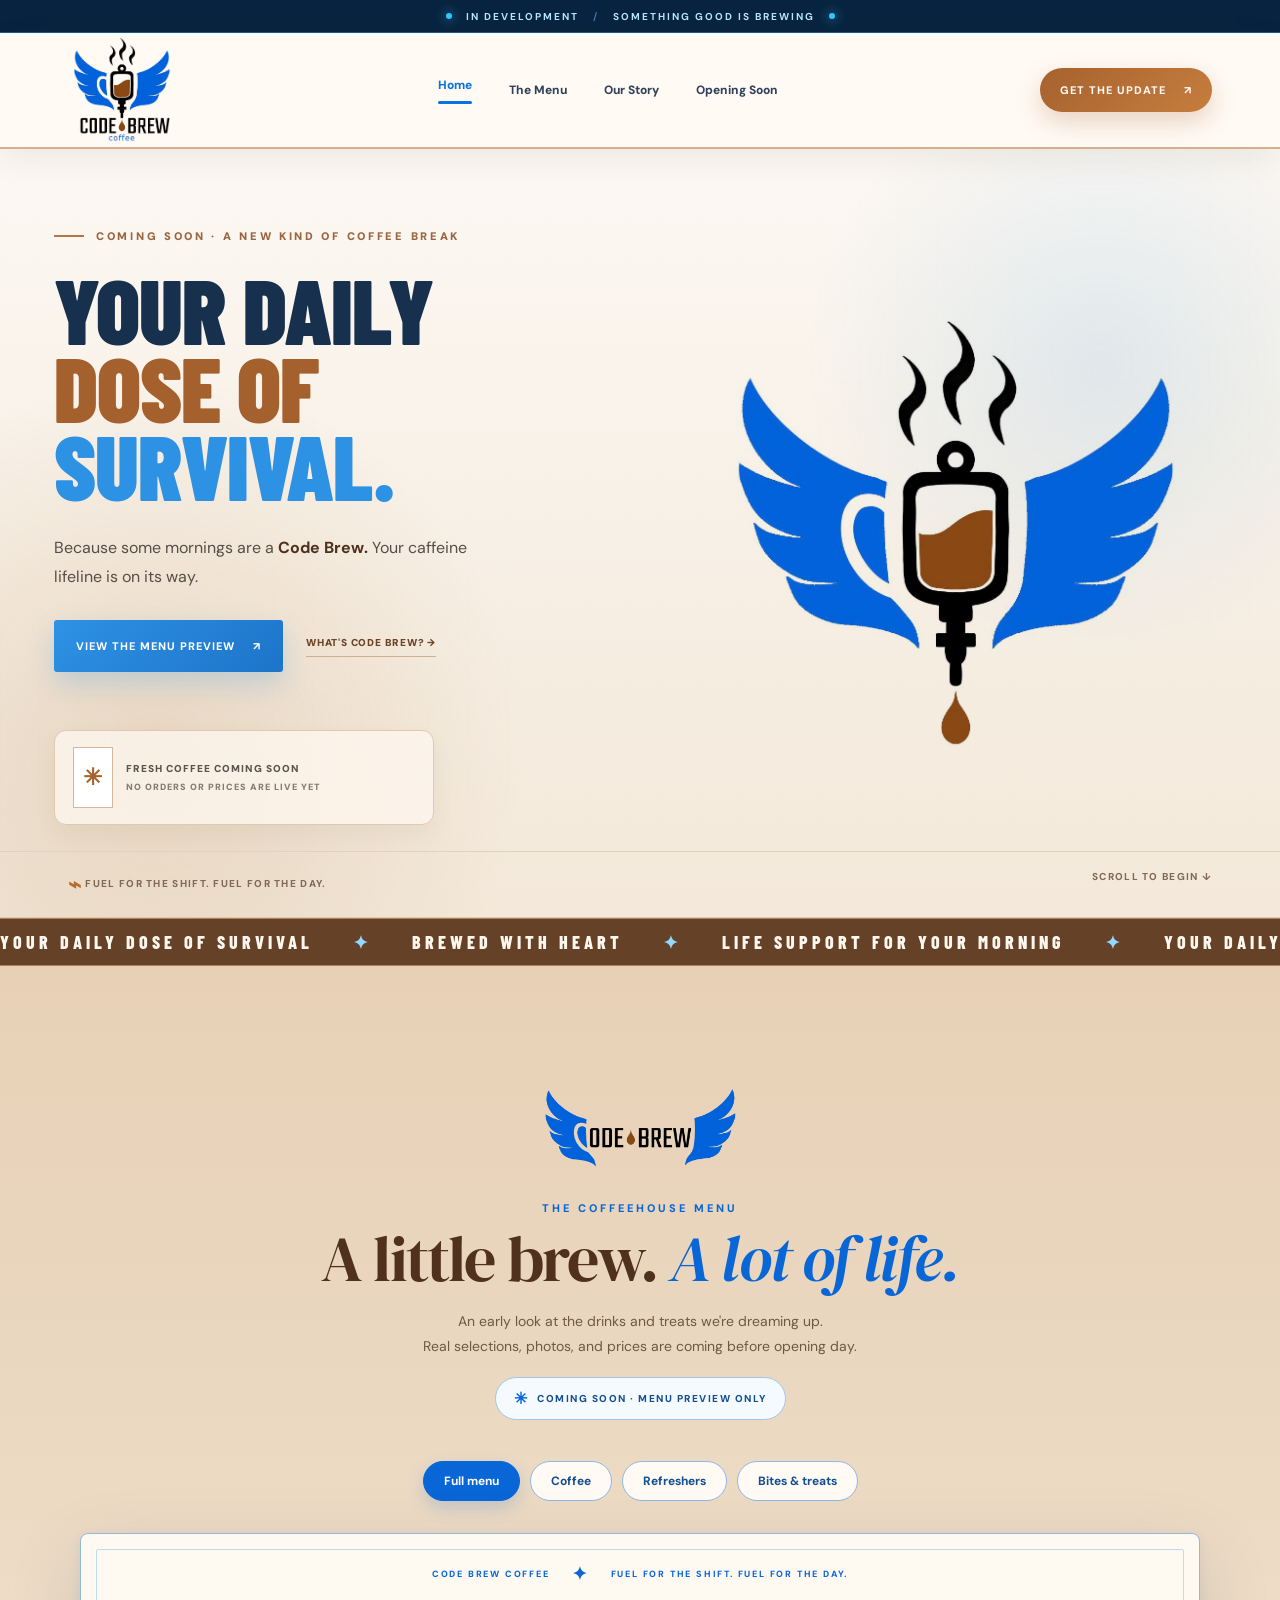
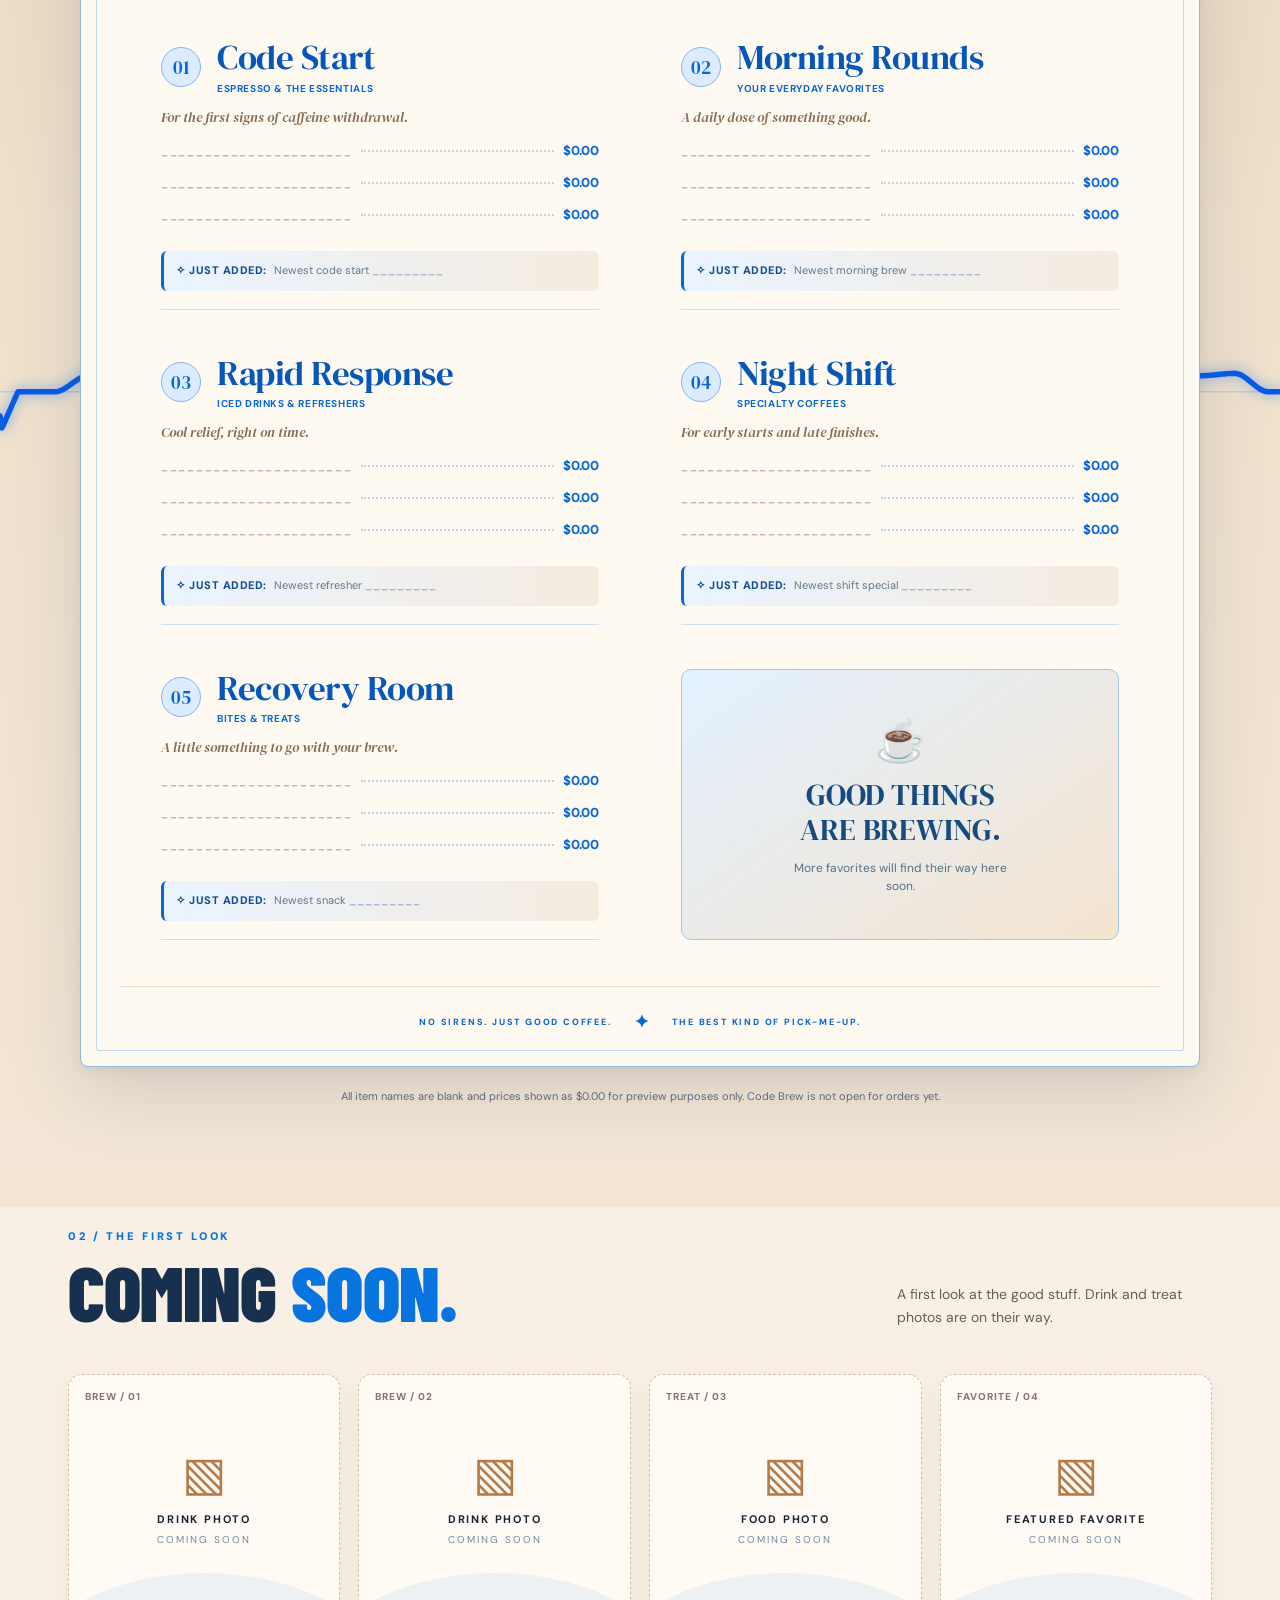
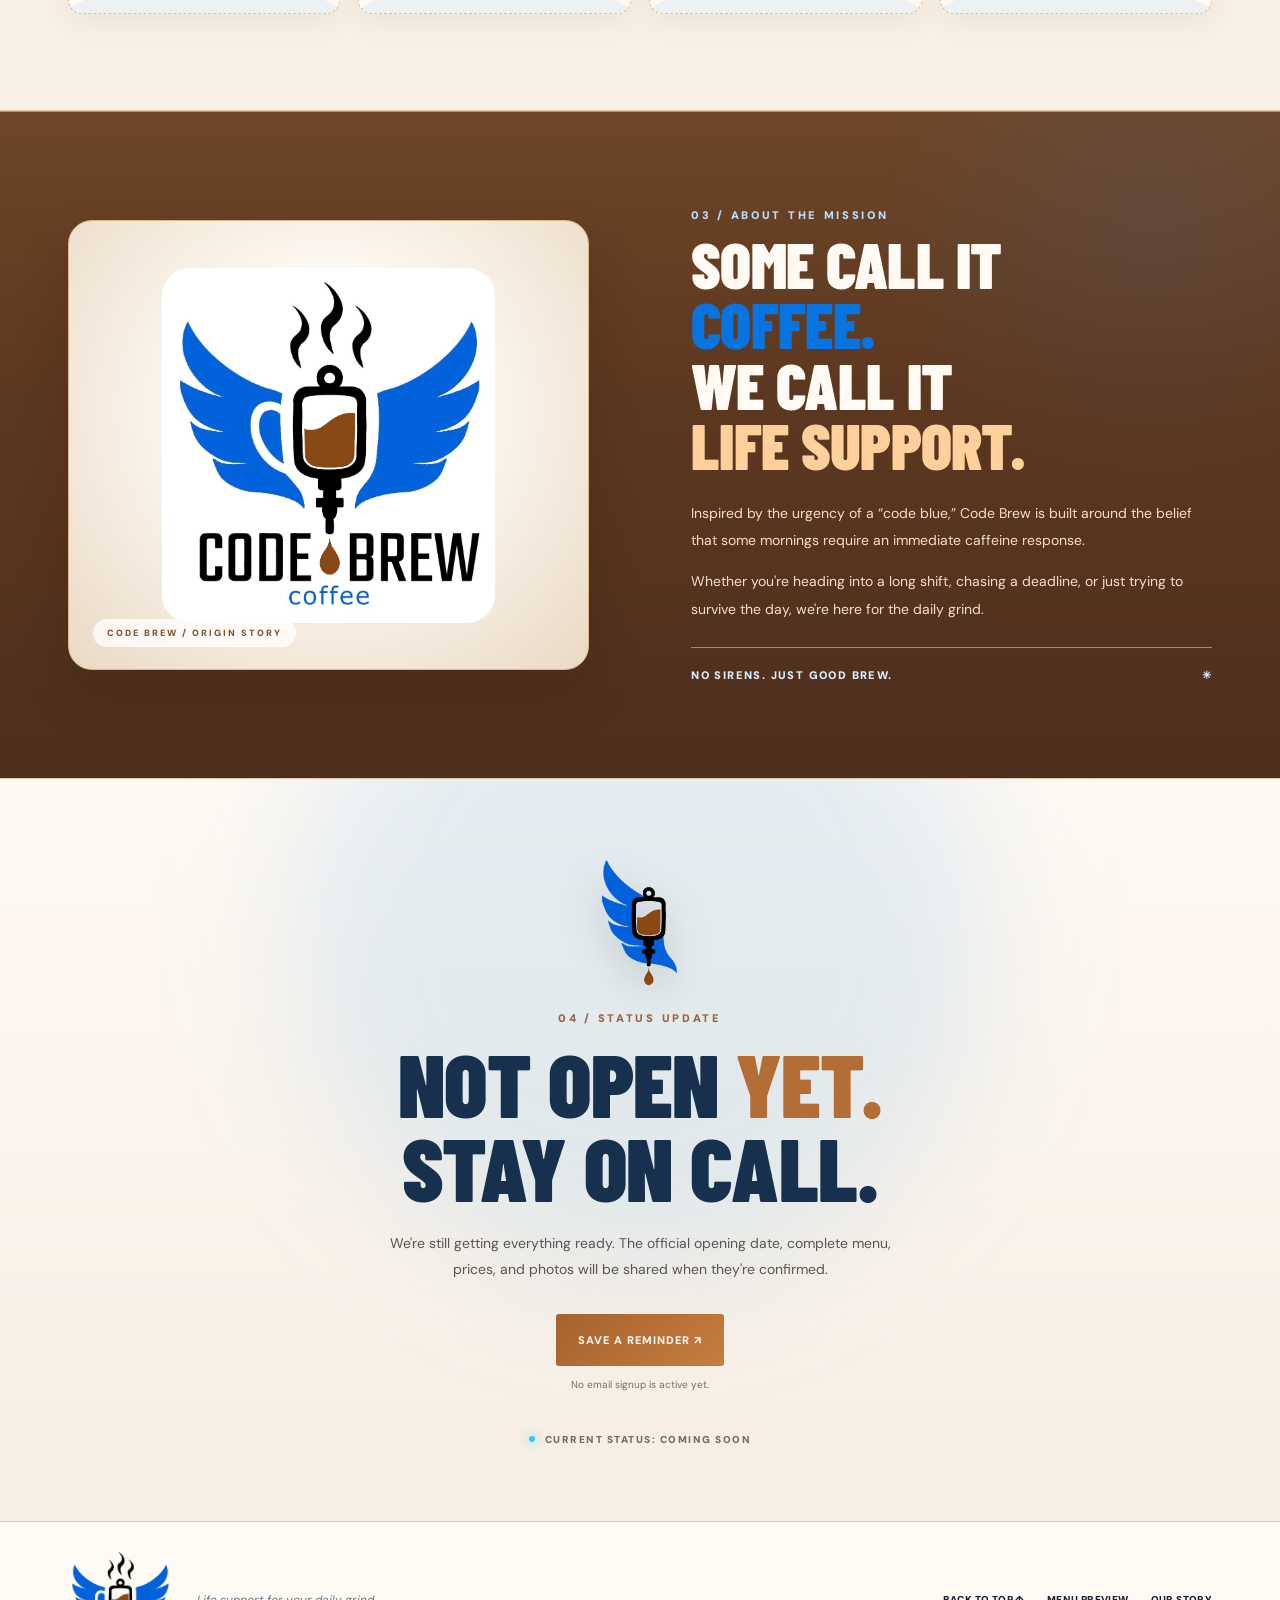
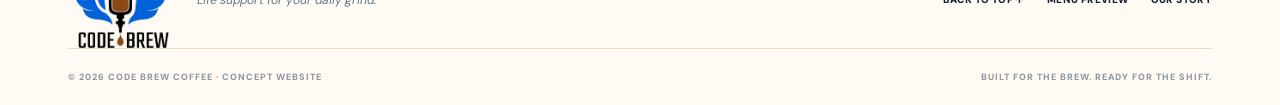
==== index.html @ de7aca1a "Add files via upload" ====
<!doctype html>
<html lang="en">
<head>
  <meta charset="utf-8">
  <meta name="viewport" content="width=device-width,initial-scale=1">
  <meta name="theme-color" content="#f8f7f3">
  <meta name="description" content="Code Brew Coffee — life support for your daily grind. An EMS-inspired coffee concept. Menu preview and launch updates coming soon.">
  <title>Code Brew Coffee | Life Support for Your Daily Grind</title>
  <link rel="icon" href="logo-mark.png" type="image/png">
  <link rel="preconnect" href="https://fonts.googleapis.com">
  <link rel="preconnect" href="https://fonts.gstatic.com" crossorigin>
  <link href="https://fonts.googleapis.com/css2?family=Barlow+Condensed:wght@500;600;700;800;900&family=DM+Sans:wght@400;500;600;700;800&family=DM+Serif+Display:ital@0;1&display=swap" rel="stylesheet">
  <link rel="stylesheet" href="styles.css?v=CODEBREW-V11-MOBILE-20261114">
  <script src="script.js?v=CODEBREW-REALFIX-20261114-5" defer></script>
</head>
<body>
  <div class="announcement"><span class="pulse-dot"></span> IN DEVELOPMENT <span class="sep">/</span> SOMETHING GOOD IS BREWING <span class="pulse-dot"></span></div>
  <header class="site-header" id="home">
    <a href="#home" class="brand" aria-label="Code Brew Coffee home"><img src="codebrew-header-logo.png?v=9" alt="Code Brew Coffee full logo with blue wings, coffee IV, and wordmark" /></a>
    <button class="menu-toggle" aria-label="Open navigation" aria-expanded="false" aria-controls="primary-nav"><span></span><span></span><span></span></button>
    <nav id="primary-nav" class="nav" aria-label="Main navigation"><a href="#home" class="active">Home</a><a href="#menu">The Menu</a><a href="#story">Our Story</a><a href="#launch">Opening Soon</a></nav>
    <a class="header-cta" href="#launch">GET THE UPDATE <span aria-hidden="true">↗</span></a>
  </header>
  <main>
    <section class="hero" aria-labelledby="hero-heading">
      <div class="hero-grid" aria-hidden="true"></div>
      <div class="hero-content">
        <div class="eyebrow"><span class="blue-stroke"></span> COMING SOON · A NEW KIND OF COFFEE BREAK</div>
        <div class="hero-columns">
          <div class="hero-copy">
            <h1 id="hero-heading">YOUR DAILY<br><em>DOSE OF</em><br><span class="blue-text">SURVIVAL.</span></h1>
            <p>Because some mornings are a <strong>Code Brew.</strong> Your caffeine lifeline is on its way.</p>
            <div class="hero-actions"><a class="btn btn-blue" href="#menu">VIEW THE MENU PREVIEW <span>↗</span></a><a class="text-link" href="#story">WHAT'S CODE BREW? <span>→</span></a></div>
            <div class="hero-note"><span class="status-icon">✳</span><span>FRESH COFFEE COMING SOON<br><small>NO ORDERS OR PRICES ARE LIVE YET</small></span></div>
          </div>
          <div class="hero-art">
            <img src="codebrew-hero-full-logo.png?v=8" alt="Full Code Brew coffee IV logo with both blue wings, steam and coffee drop" />
          </div>
        </div>
      </div>
      <div class="hero-bottom"><div><span class="heartbeat">⌁</span> FUEL FOR THE SHIFT. FUEL FOR THE DAY.</div><div>SCROLL TO BEGIN ↓</div></div>
    </section>
    <div class="ticker" aria-hidden="true"><div class="ticker-track"><div class="ticker-segment">YOUR DAILY DOSE OF SURVIVAL <span>✦</span> BREWED WITH HEART <span>✦</span> LIFE SUPPORT FOR YOUR MORNING <span>✦</span> YOUR DAILY DOSE OF SURVIVAL <span>✦</span> BREWED WITH HEART <span>✦</span> LIFE SUPPORT FOR YOUR MORNING <span>✦</span> YOUR DAILY DOSE OF SURVIVAL <span>✦</span> BREWED WITH HEART <span>✦</span> LIFE SUPPORT FOR YOUR MORNING <span>✦</span></div><div class="ticker-segment">YOUR DAILY DOSE OF SURVIVAL <span>✦</span> BREWED WITH HEART <span>✦</span> LIFE SUPPORT FOR YOUR MORNING <span>✦</span> YOUR DAILY DOSE OF SURVIVAL <span>✦</span> BREWED WITH HEART <span>✦</span> LIFE SUPPORT FOR YOUR MORNING <span>✦</span> YOUR DAILY DOSE OF SURVIVAL <span>✦</span> BREWED WITH HEART <span>✦</span> LIFE SUPPORT FOR YOUR MORNING <span>✦</span></div></div></div>
    <section class="menu-section section-pad" id="menu" aria-labelledby="menu-heading">
      <div class="menu-ecg" aria-hidden="true"><canvas id="codebrew-live-ecg"></canvas></div>
      <div class="cafe-menu-shell">
        <div class="cafe-menu-intro">
          <img class="cafe-menu-logo" src="codebrew-horizontal-logo-fixed.png?v=6" alt="CODE BREW full horizontal winged logo" />
          <p class="cafe-menu-kicker">THE COFFEEHOUSE MENU</p>
          <h2 id="menu-heading">A little brew. <em>A lot of life.</em></h2>
          <p class="cafe-menu-lede">An early look at the drinks and treats we're dreaming up.<br>Real selections, photos, and prices are coming before opening day.</p>
          <div class="cafe-menu-status"><span aria-hidden="true">✳</span> COMING SOON · MENU PREVIEW ONLY</div>
        </div>
        <div class="cafe-menu-filter-wrap">
          <div class="menu-filters" role="group" aria-label="Filter menu categories">
            <button class="filter active" data-filter="all" aria-pressed="true">Full menu</button>
            <button class="filter" data-filter="coffee" aria-pressed="false">Coffee</button>
            <button class="filter" data-filter="refreshers" aria-pressed="false">Refreshers</button>
            <button class="filter" data-filter="extras" aria-pressed="false">Bites & treats</button>
          </div>
        </div>
        <div class="coffee-menu-paper">
          <div class="cafe-paper-top"><span>CODE BREW COFFEE</span><span>✦</span><span>FUEL FOR THE SHIFT. FUEL FOR THE DAY.</span></div>
          <div class="coffee-menu-columns">
            <article class="coffee-menu-group" data-category="coffee">
              <div class="coffee-menu-section-heading"><span class="coffee-menu-num">01</span><div><h3>Code Start</h3><p>Espresso & the essentials</p></div></div>
              <p class="coffee-menu-subline">For the first signs of caffeine withdrawal.</p>
              <div class="coffee-menu-items">
                <div class="coffee-menu-item"><span class="coffee-menu-placeholder" aria-label="Product name to be announced">______________________</span><span class="coffee-menu-dots" aria-hidden="true"></span><strong>$0.00</strong></div>
                <div class="coffee-menu-item"><span class="coffee-menu-placeholder" aria-label="Product name to be announced">______________________</span><span class="coffee-menu-dots" aria-hidden="true"></span><strong>$0.00</strong></div>
                <div class="coffee-menu-item"><span class="coffee-menu-placeholder" aria-label="Product name to be announced">______________________</span><span class="coffee-menu-dots" aria-hidden="true"></span><strong>$0.00</strong></div>
              </div>
              <div class="coffee-menu-new"><span>✧ JUST ADDED:</span> Newest code start <span class="coffee-menu-blank">_________</span></div>
            </article>
            <article class="coffee-menu-group" data-category="coffee">
              <div class="coffee-menu-section-heading"><span class="coffee-menu-num">02</span><div><h3>Morning Rounds</h3><p>Your everyday favorites</p></div></div>
              <p class="coffee-menu-subline">A daily dose of something good.</p>
              <div class="coffee-menu-items">
                <div class="coffee-menu-item"><span class="coffee-menu-placeholder" aria-label="Product name to be announced">______________________</span><span class="coffee-menu-dots" aria-hidden="true"></span><strong>$0.00</strong></div>
                <div class="coffee-menu-item"><span class="coffee-menu-placeholder" aria-label="Product name to be announced">______________________</span><span class="coffee-menu-dots" aria-hidden="true"></span><strong>$0.00</strong></div>
                <div class="coffee-menu-item"><span class="coffee-menu-placeholder" aria-label="Product name to be announced">______________________</span><span class="coffee-menu-dots" aria-hidden="true"></span><strong>$0.00</strong></div>
              </div>
              <div class="coffee-menu-new"><span>✧ JUST ADDED:</span> Newest morning brew <span class="coffee-menu-blank">_________</span></div>
            </article>
            <article class="coffee-menu-group" data-category="refreshers">
              <div class="coffee-menu-section-heading"><span class="coffee-menu-num">03</span><div><h3>Rapid Response</h3><p>Iced drinks & refreshers</p></div></div>
              <p class="coffee-menu-subline">Cool relief, right on time.</p>
              <div class="coffee-menu-items">
                <div class="coffee-menu-item"><span class="coffee-menu-placeholder" aria-label="Product name to be announced">______________________</span><span class="coffee-menu-dots" aria-hidden="true"></span><strong>$0.00</strong></div>
                <div class="coffee-menu-item"><span class="coffee-menu-placeholder" aria-label="Product name to be announced">______________________</span><span class="coffee-menu-dots" aria-hidden="true"></span><strong>$0.00</strong></div>
                <div class="coffee-menu-item"><span class="coffee-menu-placeholder" aria-label="Product name to be announced">______________________</span><span class="coffee-menu-dots" aria-hidden="true"></span><strong>$0.00</strong></div>
              </div>
              <div class="coffee-menu-new"><span>✧ JUST ADDED:</span> Newest refresher <span class="coffee-menu-blank">_________</span></div>
            </article>
            <article class="coffee-menu-group" data-category="coffee">
              <div class="coffee-menu-section-heading"><span class="coffee-menu-num">04</span><div><h3>Night Shift</h3><p>Specialty coffees</p></div></div>
              <p class="coffee-menu-subline">For early starts and late finishes.</p>
              <div class="coffee-menu-items">
                <div class="coffee-menu-item"><span class="coffee-menu-placeholder" aria-label="Product name to be announced">______________________</span><span class="coffee-menu-dots" aria-hidden="true"></span><strong>$0.00</strong></div>
                <div class="coffee-menu-item"><span class="coffee-menu-placeholder" aria-label="Product name to be announced">______________________</span><span class="coffee-menu-dots" aria-hidden="true"></span><strong>$0.00</strong></div>
                <div class="coffee-menu-item"><span class="coffee-menu-placeholder" aria-label="Product name to be announced">______________________</span><span class="coffee-menu-dots" aria-hidden="true"></span><strong>$0.00</strong></div>
              </div>
              <div class="coffee-menu-new"><span>✧ JUST ADDED:</span> Newest shift special <span class="coffee-menu-blank">_________</span></div>
            </article>
            <article class="coffee-menu-group" data-category="extras">
              <div class="coffee-menu-section-heading"><span class="coffee-menu-num">05</span><div><h3>Recovery Room</h3><p>Bites & treats</p></div></div>
              <p class="coffee-menu-subline">A little something to go with your brew.</p>
              <div class="coffee-menu-items">
                <div class="coffee-menu-item"><span class="coffee-menu-placeholder" aria-label="Product name to be announced">______________________</span><span class="coffee-menu-dots" aria-hidden="true"></span><strong>$0.00</strong></div>
                <div class="coffee-menu-item"><span class="coffee-menu-placeholder" aria-label="Product name to be announced">______________________</span><span class="coffee-menu-dots" aria-hidden="true"></span><strong>$0.00</strong></div>
                <div class="coffee-menu-item"><span class="coffee-menu-placeholder" aria-label="Product name to be announced">______________________</span><span class="coffee-menu-dots" aria-hidden="true"></span><strong>$0.00</strong></div>
              </div>
              <div class="coffee-menu-new"><span>✧ JUST ADDED:</span> Newest snack <span class="coffee-menu-blank">_________</span></div>
            </article>
            <aside class="coffee-menu-special" aria-label="More menu items coming soon"><span class="coffee-menu-special-icon">☕</span><p>GOOD THINGS<br>ARE BREWING.</p><small>More favorites will find their way here soon.</small></aside>
          </div>
          <div class="cafe-paper-bottom"><span>NO SIRENS. JUST GOOD COFFEE.</span><span>✦</span><span>THE BEST KIND OF PICK-ME-UP.</span></div>
        </div>
        <p class="cafe-menu-footnote">All item names are blank and prices shown as $0.00 for preview purposes only. Code Brew is not open for orders yet.</p>
      </div>
    </section>
    <section class="feature-section section-pad" aria-labelledby="featured-heading"><div class="feature-heading"><div><div class="kicker">02 / THE FIRST LOOK</div><h2 id="featured-heading">COMING <span>SOON.</span></h2></div><p>A first look at the good stuff. Drink and treat photos are on their way.</p></div><div class="photo-grid"><div class="photo-slot"><span class="slot-index">BREW / 01</span><span class="photo-symbol">▧</span><b>DRINK PHOTO</b><small>COMING SOON</small></div><div class="photo-slot"><span class="slot-index">BREW / 02</span><span class="photo-symbol">▧</span><b>DRINK PHOTO</b><small>COMING SOON</small></div><div class="photo-slot"><span class="slot-index">TREAT / 03</span><span class="photo-symbol">▧</span><b>FOOD PHOTO</b><small>COMING SOON</small></div><div class="photo-slot"><span class="slot-index">FAVORITE / 04</span><span class="photo-symbol">▧</span><b>FEATURED FAVORITE</b><small>COMING SOON</small></div></div></section>
    <section class="story-section section-pad" id="story"><div class="story-image"><img src="logo-primary.png" alt="Full Code Brew Coffee logo, blue wings and steaming coffee IV" /><span>CODE BREW / ORIGIN STORY</span></div><div class="story-copy"><div class="kicker">03 / ABOUT THE MISSION</div><h2>SOME CALL IT<br><span>COFFEE.</span><br>WE CALL IT<br><i>LIFE SUPPORT.</i></h2><p>Inspired by the urgency of a “code blue,” Code Brew is built around the belief that some mornings require an immediate caffeine response.</p><p>Whether you're heading into a long shift, chasing a deadline, or just trying to survive the day, we're here for the daily grind.</p><div class="story-signoff">NO SIRENS. JUST GOOD BREW. <span>✳</span></div></div></section>
    <section class="launch-section section-pad" id="launch"><div class="launch-glow"></div><img class="launch-mark" src="logo-secondary.png" alt="Code Brew secondary logo" /><div class="kicker">04 / STATUS UPDATE</div><h2>NOT OPEN <em>YET.</em><br>STAY ON CALL.</h2><p>We're still getting everything ready. The official opening date, complete menu, prices, and photos will be shared when they're confirmed.</p><div class="launch-cta"><a href="mailto:?subject=Remind%20me%20to%20check%20Code%20Brew%20Coffee&body=Code%20Brew%20Coffee%20is%20opening%20soon.%20Check%20the%20website%20for%20updates." class="btn btn-white">SAVE A REMINDER ↗</a><span>No email signup is active yet.</span></div><div class="launch-status"><span class="pulse-dot"></span> CURRENT STATUS: COMING SOON</div></section>
  </main>
  <footer class="footer"><div class="footer-main"><img src="logo-no-subtitle.png" alt="Code Brew Coffee logo" /><p>Life support for your daily grind.</p><div class="footer-links"><a href="#home">BACK TO TOP ↑</a><a href="#menu">MENU PREVIEW</a><a href="#story">OUR STORY</a></div></div><div class="footer-bottom"><span>© <span id="year"></span> CODE BREW COFFEE · CONCEPT WEBSITE</span><span>BUILT FOR THE BREW. READY FOR THE SHIFT.</span></div></footer>
</body>
</html>
---- styles.css ----
:root{--ink:#142030;--night:#071a32;--blue:#0866d7;--blue2:#00a0f4;--coffee:#895029;--cream:#f8f7f3;--line:#e4e4e1;--muted:#6c7782}*{box-sizing:border-box}html{scroll-behavior:smooth;scroll-padding-top:90px}body{margin:0;background:var(--cream);font-family:'DM Sans',Arial,sans-serif;color:var(--ink);-webkit-font-smoothing:antialiased}a{color:inherit;text-decoration:none}button{font:inherit}img{max-width:100%}.announcement{background:var(--night);color:#b9d8ff;height:33px;display:flex;justify-content:center;align-items:center;gap:14px;font:700 10px 'DM Sans',sans-serif;letter-spacing:2px}.announcement .sep{color:#4374ac}.pulse-dot{width:6px;height:6px;display:inline-block;border-radius:50%;background:#30c8ff;box-shadow:0 0 12px #30c8ff}.site-header{height:83px;display:flex;align-items:center;justify-content:space-between;gap:22px;padding:0 max(5.3vw,26px);background:#fff;border-bottom:1px solid #e8ebec;position:relative;z-index:5}.brand{width:225px;display:flex;align-items:center}.brand img{width:100%;height:65px;object-fit:contain}.nav{display:flex;align-items:center;gap:37px}.nav a{font-size:12px;font-weight:800;color:#31405b;transition:color .2s}.nav a:hover,.nav .active{color:var(--blue)}.nav .active:after{content:'';display:block;width:100%;height:3px;margin-top:8px;background:var(--blue);border-radius:4px}.header-cta,.btn{display:inline-flex;align-items:center;justify-content:center;gap:18px;font-weight:800;font-size:11px;letter-spacing:1px;white-space:nowrap}.header-cta{background:var(--coffee);color:#fff;padding:15px 20px;border-radius:30px}.header-cta:hover{background:#663613}.menu-toggle{display:none}.hero{position:relative;overflow:hidden;background:radial-gradient(ellipse at 78% 38%,#eaf1f5 0%,transparent 41%),linear-gradient(110deg,#fff 5%,#f7f9f9 64%,#ece8e2);min-height:620px}.hero-grid{position:absolute;inset:0;background-image:linear-gradient(#0669c509 1px,transparent 1px),linear-gradient(90deg,#0669c509 1px,transparent 1px);background-size:39px 39px;mask-image:linear-gradient(90deg,transparent,black)}.hero-content{max-width:1240px;margin:auto;padding:80px 34px 92px;position:relative}.eyebrow,.kicker{font-size:11px;font-weight:900;letter-spacing:2.7px;color:var(--blue)}.eyebrow{display:flex;align-items:center;gap:12px}.blue-stroke{height:2px;width:30px;background:var(--blue)}.hero-columns{display:grid;grid-template-columns:1fr 1fr;align-items:center;gap:20px}.hero-copy h1{font:900 clamp(64px,7.1vw,112px)/.86 'Barlow Condensed',Impact,sans-serif;letter-spacing:-1px;margin:27px 0 30px;color:var(--night)}.hero-copy h1 em{font-style:normal;color:var(--coffee)}.blue-text{color:var(--blue)}.hero-copy p{font-size:16px;max-width:420px;line-height:1.8;color:#526273}.hero-copy p strong{color:var(--ink)}.hero-actions{display:flex;align-items:center;gap:23px;margin-top:28px}.btn{padding:19px 22px;border-radius:3px;transition:transform .2s,background .2s}.btn:hover{transform:translateY(-2px)}.btn-blue{background:var(--blue);color:#fff}.btn-blue:hover{background:#0048a8}.text-link{font-size:10px;letter-spacing:.8px;font-weight:900;border-bottom:1px solid #8ca2b2;padding-bottom:7px}.hero-note{margin-top:58px;display:flex;align-items:center;gap:13px;color:#275b83;font-size:10px;line-height:1.8;font-weight:900;letter-spacing:1px}.hero-note small{color:#7b8793;font-size:9px}.status-icon{border:1px solid #bbd1e7;padding:9px;color:var(--blue);font-size:23px}.hero-art{height:435px;position:relative;display:flex;align-items:center;justify-content:center}.hero-art>img{position:relative;z-index:2;width:min(100%,510px);max-height:435px;object-fit:contain;filter:drop-shadow(0 22px 16px #0a395310)}.art-orbit{position:absolute;z-index:0;border:1px solid #1a85d026;border-radius:50%;width:420px;height:420px}.art-orbit.two{width:340px;height:340px;border-style:dashed}.float-label{position:absolute;font-size:10px;font-weight:900;letter-spacing:1.6px;color:var(--blue);z-index:3;background:#fff;padding:11px 13px;box-shadow:0 10px 26px #002b4d12}.float-label.top{right:-10px;top:48px}.float-label.bottom{left:-6px;bottom:40px;color:var(--coffee)}.float-label b{color:#11aa63}.hero-bottom{position:absolute;bottom:0;left:0;right:0;display:flex;justify-content:space-between;gap:15px;padding:18px max(5.3vw,26px);border-top:1px solid #d8e5ea;color:#6c808d;font-size:10px;font-weight:800;letter-spacing:1.3px}.heartbeat{color:var(--blue);font-size:22px;vertical-align:middle}.ticker{overflow:hidden;background:var(--blue);color:white;white-space:nowrap;border-top:4px solid #124c8e;border-bottom:4px solid #124c8e}.ticker div{width:max-content;padding:12px 0;font:800 18px 'Barlow Condensed',sans-serif;letter-spacing:4px;animation:marquee 27s linear infinite}.ticker span{color:#93d8ff;padding:0 32px}@keyframes marquee{to{transform:translateX(-50%)}}.section-pad{padding:96px max(5.3vw,26px)}.menu-section,.feature-section{max-width:1450px;margin:auto}.section-top,.feature-heading{display:flex;justify-content:space-between;align-items:end;gap:30px;margin-bottom:32px}h2{font:900 clamp(54px,6vw,83px)/.94 'Barlow Condensed',Impact,sans-serif;margin:12px 0 15px;letter-spacing:-.7px}h2 span{color:var(--blue)}.section-top p,.feature-heading p{font-size:14px;color:#697581;line-height:1.6}.menu-notice{background:#eaf2fb;border:1px solid #c7daee;padding:14px 20px;display:flex;gap:13px;align-items:center;color:#125b9e;font-size:11px;font-weight:900;letter-spacing:1px;min-width:275px}.menu-notice small{font-size:10px;font-weight:600;color:#66829a;letter-spacing:0}.notice-icon{display:grid;place-items:center;border-radius:50%;width:26px;height:26px;border:2px solid #4383c2;font-style:italic;font-family:serif;font-size:19px;flex:none}.menu-filters{display:flex;gap:8px;flex-wrap:wrap;margin-bottom:24px}.filter{border:1px solid #cdd8e0;background:#fff;color:#536779;font:800 11px 'DM Sans',sans-serif;padding:13px 17px;cursor:pointer;letter-spacing:.6px;transition:background .2s,color .2s}.filter:hover{border-color:var(--blue)}.filter.active{background:var(--night);color:#fff;border-color:var(--night)}.menu-grid{display:grid;grid-template-columns:repeat(3,minmax(0,1fr));gap:22px}.menu-card{border:1px solid #d9e3e9;background:white;box-shadow:0 11px 25px #2034440b;min-width:0}.menu-card[hidden]{display:none!important}.card-bar{color:white;min-height:94px;display:flex;align-items:center;gap:14px;padding:18px}.blue-bar{background:#0764ce}.brown-bar{background:#965829}.navy-bar{background:#034b94}.midnight-bar{background:#1b315d}.tan-bar{background:#9f602e}.card-icon{font:700 36px 'Barlow Condensed',sans-serif;width:39px;flex:none;text-align:center}.card-bar h3{font:900 29px/.95 'Barlow Condensed',sans-serif;margin:0 0 5px;letter-spacing:.2px}.card-bar p{font-size:10px;opacity:.87;margin:0}.card-number{font:900 12px 'DM Sans',sans-serif;margin-left:auto;align-self:flex-start;opacity:.65}.card-body{padding:23px 20px 17px}.menu-line{display:flex;align-items:center;gap:9px;margin-bottom:16px}.menu-line span{color:#89969c;font-size:11px;letter-spacing:1px;overflow:hidden;white-space:nowrap;flex:1}.menu-line strong{font:800 17px 'Barlow Condensed',sans-serif;color:#1d2e3d}.newest{font-size:9px;letter-spacing:.3px;font-weight:800;color:#175a96;background:#e9f2fc;padding:14px 10px;margin:8px -8px -6px;text-align:center}.newest b{letter-spacing:1px}.coming-card{background:repeating-linear-gradient(135deg,#f1f5f8,#f1f5f8 12px,#edf2f6 12px,#edf2f6 24px);display:flex;flex-direction:column;align-items:center;justify-content:center;gap:6px;padding:18px;min-height:290px;border:1px dashed #b9ccd9}.coming-mark img{height:125px;width:auto;display:block}.coming-text{text-align:center;font:900 23px 'Barlow Condensed',sans-serif;color:var(--night);line-height:1.2}.coming-text span{color:var(--blue);font-size:19px}.disclaimer{margin-top:22px;font-size:11px;color:#7c8791}.feature-section{padding-top:22px}.feature-heading p{max-width:315px}.photo-grid{display:grid;grid-template-columns:repeat(4,1fr);gap:18px}.photo-slot{height:240px;border:1px dashed #bacbd7;background:linear-gradient(145deg,#e9eff3,#f7f9fa);display:flex;align-items:center;justify-content:center;flex-direction:column;gap:7px;position:relative;overflow:hidden}.photo-slot:after{content:'';position:absolute;left:-20%;bottom:-83%;width:140%;height:100%;border-radius:50%;background:#b4d3ee66}.slot-index{position:absolute;left:16px;top:15px;font:800 10px 'DM Sans',sans-serif;letter-spacing:1px;color:#93a3b1}.photo-symbol{font-size:47px;color:#a6bdcd}.photo-slot b{font-size:11px;letter-spacing:1.8px;z-index:1}.photo-slot small{font-size:10px;letter-spacing:2px;color:#71889c;z-index:1}.story-section{max-width:none;background:#e7f0f8;display:grid;grid-template-columns:1fr 1fr;gap:clamp(30px,8vw,140px);align-items:center}.story-image{min-height:450px;background:radial-gradient(circle,#fff 30%,#d7e8f8);border:1px solid #c4d8e8;display:flex;flex-direction:column;align-items:center;justify-content:center;position:relative}.story-image img{height:355px;max-width:84%;object-fit:contain}.story-image span{position:absolute;bottom:22px;left:24px;font-size:9px;font-weight:900;letter-spacing:2px;color:#5680a5}.story-copy{max-width:525px}.story-copy h2{font-size:clamp(53px,5vw,75px);margin-bottom:25px}.story-copy h2 i{font-style:normal;color:var(--coffee)}.story-copy p{font-size:14px;line-height:1.95;color:#5d6d7b}.story-signoff{border-top:1px solid #b8cddd;margin-top:24px;padding-top:20px;font-size:11px;font-weight:900;letter-spacing:1.4px;display:flex;justify-content:space-between;color:var(--blue)}.launch-section{background:var(--night);color:white;text-align:center;position:relative;overflow:hidden;padding-top:80px;padding-bottom:75px}.launch-glow{position:absolute;width:700px;height:700px;border-radius:50%;background:#075eb23b;filter:blur(70px);left:50%;top:-200px;transform:translateX(-50%)}.launch-section>*:not(.launch-glow){position:relative}.launch-mark{height:127px;width:auto;filter:drop-shadow(0 12px 20px #0002)}.launch-section .kicker{color:#77c8ff;margin-top:20px}.launch-section h2{font-size:clamp(62px,7vw,98px);margin:15px 0 23px}.launch-section h2 em{color:#57b9ff;font-style:normal}.launch-section p{max-width:530px;margin:0 auto 32px;color:#c0cddc;line-height:1.8;font-size:14px}.launch-cta{display:flex;align-items:center;justify-content:center;flex-direction:column;gap:12px}.btn-white{background:white;color:var(--night)}.launch-cta span{font-size:10px;color:#9ab3cf}.launch-status{margin-top:42px;font-size:10px;font-weight:900;letter-spacing:1.5px;display:flex;justify-content:center;gap:10px;align-items:center;color:#add3f7}.footer{background:#fff;padding:30px max(5.3vw,26px) 0}.footer-main{display:flex;gap:24px;align-items:center}.footer-main img{height:96px;width:105px;object-fit:contain}.footer-main p{font-size:12px;color:#667785;font-style:italic}.footer-links{display:flex;gap:22px;margin-left:auto}.footer-links a{font-size:10px;font-weight:900;letter-spacing:.4px}.footer-links a:hover{color:var(--blue)}.footer-bottom{display:flex;justify-content:space-between;border-top:1px solid #e8ebef;padding:22px 0;font-size:9px;letter-spacing:1px;font-weight:800;color:#8b969f}@media(max-width:1000px){.menu-grid{grid-template-columns:repeat(2,minmax(0,1fr))}.nav{gap:19px}.brand{width:180px}.header-cta{font-size:10px;padding:12px}.hero-copy h1{font-size:clamp(60px,8vw,91px)}.float-label.top{right:0}.hero-art{height:380px}.story-section{gap:40px}.photo-slot{height:180px}}@media(max-width:720px){.site-header{height:76px;padding:0 18px}.brand{width:185px}.header-cta{display:none}.menu-toggle{display:flex;flex-direction:column;gap:5px;background:transparent;border:0;padding:12px;cursor:pointer}.menu-toggle span{width:23px;height:2px;background:var(--night)}.nav{display:none;position:absolute;left:0;right:0;top:76px;padding:15px 24px 24px;background:white;border-bottom:1px solid #e5eaee;box-shadow:0 10px 20px #0001;flex-direction:column;align-items:stretch;gap:0}.nav.open{display:flex}.nav a{padding:13px 3px}.nav .active:after{display:none}.hero-content{padding:59px 23px 78px}.hero-columns{grid-template-columns:1fr}.hero-copy h1{font-size:clamp(67px,16vw,100px);margin:28px 0 22px}.hero-copy p{font-size:14px}.hero-actions{gap:16px;flex-wrap:wrap}.hero-note{margin-top:28px}.hero-art{height:320px;margin-top:10px}.hero-art>img{height:315px;width:auto}.art-orbit{width:300px;height:300px}.art-orbit.two{width:240px;height:240px}.float-label{font-size:8px;padding:7px}.float-label.top{top:16px}.float-label.bottom{bottom:17px}.hero-bottom{font-size:8px;padding:14px 19px}.hero-bottom>div:last-child{display:none}.section-pad{padding:65px 19px}.section-top,.feature-heading{display:block}.menu-notice{margin-top:22px}.menu-grid{grid-template-columns:1fr}.card-body{padding:22px}.feature-section{padding-top:12px}.photo-grid{grid-template-columns:repeat(2,1fr);gap:11px}.photo-slot{height:175px}.story-section{grid-template-columns:1fr;gap:32px}.story-image{min-height:350px}.story-image img{height:270px}.story-copy h2{font-size:65px}.launch-section{padding:68px 18px}.launch-mark{height:110px}.footer-main{flex-wrap:wrap;gap:7px 19px}.footer-links{width:100%;justify-content:space-between;margin:12px 0 15px}.footer-bottom{gap:10px;flex-direction:column}.announcement{font-size:8px;letter-spacing:1px}}@media(prefers-reduced-motion:reduce){html{scroll-behavior:auto}.ticker div{animation:none}}


/* CODE BREW | NIGHT SHIFT EDITION
   Visual-only refresh. Keeps your existing HTML, logo paths, and JavaScript unchanged.
   Updated 2026-11-14. */

:root {
  --ink: #172538;
  --night: #091c30;
  --blue: #0874df;
  --blue2: #35b6ff;
  --coffee: #925126;
  --cream: #f5efe6;
  --line: #dfd2c3;
  --muted: #81909c;
}

body { background: #f5efe6; }

/* Header: intentionally light so the blue winged mark stays crisp. */
.announcement {
  background: #061325;
  color: #aee4ff;
  border-bottom: 1px solid #17568a;
}
.site-header {
  background: #fffaf3;
  border-bottom: 3px solid #b97a45;
  box-shadow: 0 7px 25px #06132518;
}
.header-cta {
  background: linear-gradient(110deg, #935028, #b66b32);
  box-shadow: 0 7px 18px #8f4a282c;
}

/* Make the first impression feel like an after-hours coffee dispatch. */
.hero {
  background:
    radial-gradient(ellipse at 76% 43%, #0c68ac65 0%, transparent 39%),
    radial-gradient(ellipse at 13% 85%, #71401c55 0%, transparent 43%),
    linear-gradient(125deg, #071423 3%, #102b48 56%, #081b30 100%);
  border-bottom: 1px solid #2d5470;
}
.hero-grid {
  background-image:
    linear-gradient(#77c9ff12 1px, transparent 1px),
    linear-gradient(90deg, #77c9ff12 1px, transparent 1px);
}
.hero-copy h1 { color: #fff7ed; text-shadow: 0 4px 18px #0002; }
.hero-copy h1 em { color: #c78a51; }
.hero-copy .blue-text { color: #40a8ff; }
.hero .eyebrow { color: #72cdff; }
.hero .blue-stroke { background: #39baff; }
.hero-copy p { color: #d3dde7; }
.hero-copy p strong { color: #fff6e8; }
.hero .text-link { color: #f5e6d4; border-bottom-color: #8faac6; }
.hero .btn-blue { background: #007ce7; box-shadow: 0 9px 28px #0084ff36; }
.hero-note { color: #b3dfff; }
.hero-note small { color: #bacadd; }
.status-icon { border-color: #447ca6; color: #7fd5ff; background: #5cc1ff12; }
.art-orbit { border-color: #67c8ff66; box-shadow: 0 0 70px #0c92ec1a; }
.art-orbit.two { border-color: #86cef744; }
.hero-art > img { filter: drop-shadow(0 14px 22px #0008); }
.float-label {
  color: #d8ecfc;
  background: #0d2942;
  border: 1px solid #39749d;
  box-shadow: 0 12px 25px #0004;
}
.float-label.bottom { color: #ffd2a4; }
.float-label b { color: #5bd99e; }
.hero-bottom { border-top-color: #3c5974; color: #accce1; }
.heartbeat { color: #55bcff; }
.ticker { background: #0069cb; border-top-color: #2bb7ff; border-bottom-color: #10477f; }

/* Navy menu stage creates contrast while retaining paper-like menu cards. */
.menu-section {
  max-width: none;
  background:
    radial-gradient(ellipse at 92% 10%, #1662a13d 0%, transparent 37%),
    radial-gradient(ellipse at 2% 96%, #a6632631 0%, transparent 38%),
    #0b1b2e;
  color: #fff4e5;
  border-top: 5px solid #a96834;
  border-bottom: 5px solid #a96834;
  position: relative;
}
.menu-section > * { max-width: 1280px; margin-left: auto; margin-right: auto; }
.menu-section .kicker { color: #73c8ff; }
.menu-section h2 { color: #fff8ef; }
.menu-section h2 span { color: #46b4ff; }
.menu-section .section-top p { color: #adbdce; }
.menu-notice {
  color: #f7dfbb;
  background: #1c344c;
  border: 1px solid #456789;
  border-left: 4px solid #d19a60;
}
.menu-notice small { color: #c3d3e3; }
.notice-icon { border-color: #a8d3fb; color: #9ed4ff; }
.menu-filters { margin-top: 28px; margin-bottom: 27px; }
.filter {
  color: #dae8f7;
  background: #18334e;
  border: 1px solid #395c7a;
  border-radius: 3px;
}
.filter:hover { border-color: #52baff; color: white; }
.filter.active { color: #051727; background: #73c6ff; border-color: #73c6ff; }
.menu-grid { gap: 24px; }
.menu-card {
  background: #fffaf2;
  border: 1px solid #bd986e;
  box-shadow: 0 15px 38px #0005;
  border-radius: 5px;
  overflow: hidden;
  transition: transform .2s ease, box-shadow .2s ease;
}
.menu-card:hover { transform: translateY(-3px); box-shadow: 0 20px 44px #0007; }
.card-body { background: #fffaf2; }
.menu-line span { color: #87949c; }
.menu-line strong { color: #213649; }
.newest { background: #e7eff8; color: #105b9d; border-left: 3px solid #3b91d4; }
.brown-bar,.tan-bar { background: #945129; }
.coming-card {
  border: 1px dashed #6796ba;
  background: repeating-linear-gradient(135deg, #132e48, #132e48 13px, #193751 13px, #193751 26px);
}
.coming-text { color: #fff5e9; }
.coming-text span { color: #7bcfff; }
.disclaimer { color: #a8bfce; line-height: 1.6; }

/* A warm photo-gallery interlude, not another blank white page. */
.feature-section { max-width: none; background: #eadfcd; border-bottom: 1px solid #cbb797; }
.feature-section > * { max-width: 1280px; margin-left: auto; margin-right: auto; }
.feature-heading h2 { color: #142a43; }
.feature-heading p { color: #5d625f; }
.photo-slot {
  border: 1px dashed #bda98d;
  background: linear-gradient(140deg, #fff8e9, #d9e5e9);
  box-shadow: 0 7px 19px #5f42201a;
  border-radius: 4px;
}
.photo-slot:after { background: #76b6e52b; }
.slot-index { color: #7d7970; }
.photo-symbol { color: #6f91aa; }

/* Deep espresso story band. */
.story-section {
  background: linear-gradient(125deg, #352319 0%, #55351f 58%, #241b1b 100%);
  color: #fff1df;
  border-top: 4px solid #bb814c;
}
.story-section .kicker { color: #87cbff; }
.story-copy h2 { color: #fff8ec; }
.story-copy h2 i { color: #efb678; }
.story-copy p { color: #f0d8c1; }
.story-signoff { border-top-color: #a5754a; color: #b5dfff; }
.story-image {
  background: radial-gradient(circle at 50% 50%, #fff9ed 18%, #e3d3c0 87%);
  border: 2px solid #d3a16d;
  box-shadow: 0 22px 45px #0004;
}
.story-image span { color: #835936; }

/* Carry the visual rhythm to the finish line. */
.launch-section { border-top: 5px solid #1485e4; }
.footer { background: #fff7ea; border-top: 4px solid #b77943; }
.footer-bottom { border-top-color: #e0cebb; }

@media (max-width:720px) {
  .nav { background: #fffaf3; }
  .hero { background: radial-gradient(circle at 80% 65%, #12578b73, transparent 52%), linear-gradient(125deg, #071423, #102b48); }
  .menu-section { padding-top: 68px; padding-bottom: 72px; }
  .menu-notice { min-width: 0; }
  .menu-grid { gap: 18px; }
  .feature-section { padding-top: 72px; }
  .story-section { gap: 28px; }
}

@media (prefers-reduced-motion: reduce) {
  .menu-card { transition: none; }
}


/* CODE BREW | COFFEEHOUSE SOFT REFRESH
   Less technical, more coffee-shop. Appended as final override. */

:root {
  --cb-cream: #f6efe6;
  --cb-cream-2: #efe3d3;
  --cb-latte: #dbc1a7;
  --cb-caramel: #b7753f;
  --cb-espresso: #4f321d;
  --cb-mocha: #6a4326;
  --cb-ink: #1a2431;
  --cb-muted: #6f6a65;
  --cb-soft-blue: #2d91e5;
}

body {
  background: linear-gradient(180deg, #fcf8f3 0%, #f4ecdf 100%);
  color: var(--cb-ink);
}

.announcement {
  background: #082340;
  color: #b6e6ff;
  border-bottom: 1px solid #155d91;
}

.site-header {
  background: rgba(255, 251, 245, .96);
  border-bottom: 2px solid #d6b08d;
  box-shadow: 0 10px 30px rgba(77, 50, 24, .08);
}

.nav a,
.header-cta,
.brand { position: relative; z-index: 2; }

.header-cta {
  background: linear-gradient(135deg, #a6622e, #c67d3e);
  color: #fffaf5;
  box-shadow: 0 10px 24px rgba(166, 98, 46, .25);
}

.header-cta:hover { transform: translateY(-1px); }

.hero {
  background:
    radial-gradient(circle at 12% 78%, rgba(169, 114, 57, .18) 0%, transparent 29%),
    radial-gradient(circle at 86% 28%, rgba(45, 145, 229, .12) 0%, transparent 24%),
    linear-gradient(180deg, #fcf8f3 0%, #f3e8d9 100%);
  border-bottom: 1px solid #ddc8b2;
}

.hero-grid {
  opacity: .28;
  background-image:
    linear-gradient(rgba(156, 130, 106, .09) 1px, transparent 1px),
    linear-gradient(90deg, rgba(156, 130, 106, .09) 1px, transparent 1px);
  mask-image: linear-gradient(180deg, rgba(0,0,0,.9), rgba(0,0,0,.25));
}

.hero .eyebrow { color: #9a6642; }
.hero .blue-stroke { background: #b5763e; }
.hero-copy h1 {
  color: #17304d;
  text-shadow: none;
}
.hero-copy h1 em {
  color: #a5612d;
  font-style: normal;
}
.hero-copy .blue-text { color: #2e92e4; }
.hero-copy p {
  color: #564e48;
  max-width: 460px;
  font-size: 16px;
}
.hero-copy p strong { color: #4e311d; }
.hero .btn-blue {
  background: linear-gradient(135deg, #2e92e4, #1d74c9);
  box-shadow: 0 12px 26px rgba(45, 145, 229, .22);
}
.hero .text-link {
  color: #6b4428;
  border-bottom-color: #ccb093;
}
.hero-note {
  background: rgba(255, 249, 241, .75);
  border: 1px solid #e1c9ae;
  border-radius: 18px;
  padding: 16px 18px;
  color: #5f544d;
  box-shadow: 0 10px 22px rgba(93, 69, 45, .06);
}
.hero-note small { color: #887b72; }
.status-icon {
  background: #fff;
  border-color: #d5b89c;
  color: #a6622e;
}

.hero-art {
  position: relative;
  height: 440px;
}
.hero-art::before {
  content: "";
  position: absolute;
  inset: 55px 65px;
  border-radius: 50%;
  background: radial-gradient(circle at 35% 35%, #ffffff 0%, #fffdfa 35%, #efe3d6 78%, #e0d1c0 100%);
  box-shadow: 0 25px 70px rgba(72, 47, 28, .18);
  z-index: 0;
}
.hero-art > img {
  position: relative;
  z-index: 2;
  max-height: 320px;
  width: auto;
  background: #ffffff;
  border-radius: 28px;
  padding: 18px 20px;
  border: 1px solid #eadcca;
  box-shadow: 0 20px 40px rgba(78, 52, 29, .18);
  filter: none;
}
.art-orbit {
  border-color: rgba(171, 126, 82, .28);
  box-shadow: none;
}
.art-orbit.two { border-color: rgba(45, 145, 229, .16); }
.float-label {
  color: #6a4326;
  background: rgba(255, 251, 245, .96);
  border: 1px solid #e2ccb2;
  box-shadow: 0 12px 24px rgba(86, 60, 34, .08);
}
.float-label.bottom { color: #8a552d; }
.float-label b { color: #2e92e4; }
.hero-bottom {
  border-top-color: #e1d1be;
  color: #806a56;
}
.heartbeat { color: #b56c32; }
.ticker {
  background: linear-gradient(90deg, #965827, #b9753b 50%, #965827 100%);
  border-top: 1px solid #d8ab81;
  border-bottom: 1px solid #7f4720;
  color: #fff8f1;
}

.menu-section {
  max-width: none;
  background:
    radial-gradient(circle at 93% 15%, rgba(45, 145, 229, .08), transparent 20%),
    radial-gradient(circle at 8% 85%, rgba(183, 117, 63, .10), transparent 24%),
    linear-gradient(180deg, #f8f2e8 0%, #f1e6d7 100%);
  color: var(--cb-ink);
  border-top: 1px solid #dfc6a9;
  border-bottom: 1px solid #dfc6a9;
}
.menu-section > * {
  max-width: 1280px;
  margin-left: auto;
  margin-right: auto;
}
.menu-section .kicker { color: #9a6642; }
.menu-section h2 { color: #17304d; }
.menu-section h2 span { color: #2e92e4; }
.menu-section .section-top p { color: #5c534c; }
.menu-notice {
  color: #5a4738;
  background: rgba(255, 251, 246, .84);
  border: 1px solid #dec5aa;
  border-left: 4px solid #b5743d;
  box-shadow: 0 12px 26px rgba(83, 60, 36, .06);
}
.menu-notice small { color: #85776c; }
.notice-icon {
  border-color: #7fb6e8;
  color: #2e92e4;
  background: #f3f9ff;
}
.filter {
  color: #5e4c40;
  background: #fffaf5;
  border: 1px solid #dcc4aa;
  border-radius: 999px;
}
.filter:hover {
  border-color: #b67b4a;
  color: #4e311d;
}
.filter.active {
  color: #ffffff;
  background: #6c4324;
  border-color: #6c4324;
}
.menu-grid { gap: 24px; }
.menu-card {
  background: linear-gradient(180deg, #fffdf9 0%, #fff7ee 100%);
  border: 1px solid #ddc3a7;
  box-shadow: 0 14px 30px rgba(91, 63, 37, .09);
  border-radius: 18px;
  overflow: hidden;
}
.menu-card:hover {
  transform: translateY(-4px);
  box-shadow: 0 18px 34px rgba(91, 63, 37, .14);
}
.card-body {
  background: transparent;
  padding: 24px;
}
.card-bar {
  padding: 18px 18px 16px;
}
.card-bar h3 { color: #fffdf9; }
.card-bar p { color: rgba(255, 250, 244, .86); }
.card-number { color: rgba(255,255,255,.7); }
.blue-bar { background: linear-gradient(135deg, #2f95e7, #1b79d0); }
.brown-bar, .tan-bar { background: linear-gradient(135deg, #b06f38, #975a2a); }
.navy-bar, .midnight-bar { background: linear-gradient(135deg, #304760, #192b40); }
.menu-line {
  padding: 12px 0;
  border-bottom: 1px dashed #ddcdbb;
}
.menu-line span { color: #90867f; }
.menu-line strong { color: #4d3a2d; }
.newest {
  background: #f3ece4;
  color: #8b582d;
  border-left: 4px solid #2e92e4;
  border-radius: 10px;
}
.coming-card {
  background: linear-gradient(180deg, #fff9f3 0%, #efe2d2 100%);
  border: 2px dashed #d7b795;
  box-shadow: none;
}
.coming-mark img {
  background: white;
  border-radius: 20px;
  padding: 14px;
  box-shadow: 0 14px 28px rgba(67, 46, 26, .10);
}
.coming-text { color: #52341f; }
.coming-text span { color: #2e92e4; }
.disclaimer { color: #776a60; }

.feature-section {
  max-width: none;
  background: linear-gradient(180deg, #fffaf4 0%, #f6eee2 100%);
  border-bottom: 1px solid #dfc6aa;
}
.feature-section > * {
  max-width: 1280px;
  margin-left: auto;
  margin-right: auto;
}
.feature-heading h2 { color: #17304d; }
.feature-heading p { color: #685e57; }
.photo-slot {
  border: 1px dashed #d8bea3;
  background: linear-gradient(180deg, #ffffff 0%, #f6efe6 100%);
  box-shadow: 0 10px 24px rgba(88, 61, 34, .06);
  border-radius: 18px;
}
.photo-slot:after { background: rgba(46, 146, 228, .08); }
.slot-index { color: #85776d; }
.photo-symbol { color: #b67b4a; }

.story-section {
  background:
    radial-gradient(circle at 90% 15%, rgba(45,145,229,.10), transparent 22%),
    linear-gradient(180deg, #6e4527 0%, #5d3820 42%, #4d2f1d 100%);
  color: #fff6ee;
  border-top: 1px solid #c7925f;
}
.story-section .kicker { color: #b7dfff; }
.story-copy h2 { color: #fffaf4; }
.story-copy h2 i { color: #ffd09c; }
.story-copy p { color: #f5dfca; }
.story-signoff {
  border-top-color: #b78659;
  color: #d9eeff;
}
.story-image {
  background: radial-gradient(circle at 50% 42%, #ffffff 0%, #fcf7f0 40%, #ead9c3 100%);
  border: 1px solid #ddb687;
  border-radius: 24px;
  box-shadow: 0 24px 50px rgba(34, 20, 10, .18);
}
.story-image img {
  background: white;
  border-radius: 28px;
  padding: 14px;
}
.story-image span {
  color: #865432;
  background: rgba(255,255,255,.78);
  padding: 8px 14px;
  border-radius: 999px;
}

.launch-section {
  background: linear-gradient(180deg, #fffaf4 0%, #f6eee4 100%);
  color: var(--cb-ink);
  border-top: 1px solid #dfc6aa;
}
.launch-glow { background: rgba(46, 146, 228, .12); }
.launch-section .kicker { color: #9a6642; }
.launch-section h2 { color: #17304d; }
.launch-section h2 em { color: #b36d35; }
.launch-section p { color: #5d554e; }
.btn-white {
  background: linear-gradient(135deg, #a6622e, #c67d3e);
  color: #fffaf5;
}
.launch-cta span,
.launch-status { color: #7d6b5b; }

.footer {
  background: #fffaf4;
  border-top: 1px solid #dfc6aa;
}
.footer-bottom { border-top-color: #ead7c4; }

@media (max-width: 720px) {
  .nav { background: #fffaf4; }
  .hero {
    background:
      radial-gradient(circle at 78% 30%, rgba(45,145,229,.12), transparent 25%),
      linear-gradient(180deg, #fcf8f3 0%, #f3e8d9 100%);
  }
  .hero-art {
    height: 360px;
  }
  .hero-art::before {
    inset: 42px 28px;
  }
  .hero-art > img {
    max-height: 255px;
    padding: 16px;
  }
  .float-label.top { right: 4px; }
  .menu-grid { gap: 18px; }
}


/* =============================================================
   CODE BREW | CAFE MENU EDITION
   Fresh, warm cafe presentation instead of e-commerce tiles.
   ============================================================= */
:root{--espresso:#4e301d;--coffee-brown:#855130;--latte:#d6ad83;--paper:#fffaf1;--vanilla:#f3e5d2;--cafe-blue:#126cba}
body{background:#f6ede1}
.hero-grid{opacity:.13}
.ticker{background:#644127;border-top:1px solid #ae8259;border-bottom:1px solid #ae8259;color:#fff7ed}
.hero-art>img{aspect-ratio:1 / 1;max-height:330px;max-width:330px;width:80%;height:auto;object-fit:contain;background:#fff;border:10px solid #fff;border-radius:50%;padding:12px;box-shadow:0 22px 45px #503b2826}
.hero-art::before{border-radius:50%;background:radial-gradient(circle,#fffdf9 28%,#ead7c1 80%,#dfc2a7 100%)}
.float-label{border-radius:999px;padding:10px 16px;font-size:9px;letter-spacing:1px}
.hero-note{border-radius:12px;max-width:380px}
/* Cafe menu is a single print-inspired board, not multiple product boxes. */
.menu-section{max-width:none;padding:104px max(24px,5vw) 100px;background:linear-gradient(180deg,#e7d0b6 0%,#efe0cb 46%,#f3e6d6 100%);border:0;color:var(--espresso)}
.menu-section>*{max-width:none;margin-left:0;margin-right:0}
.cafe-menu-shell{max-width:1120px!important;margin:0 auto!important}
.cafe-menu-intro{text-align:center;padding:0 20px 24px}
.cafe-menu-ornament{display:block;color:#8b5936;font-size:10px;letter-spacing:3px;font-weight:800;margin-bottom:16px}
.cafe-menu-logo{display:block;width:188px;max-height:76px;object-fit:contain;margin:0 auto 12px}
.cafe-menu-kicker{font-size:11px;font-weight:800;letter-spacing:3px;color:#9d6c49;margin:16px 0 9px}
.cafe-menu-intro h2{font-family:'DM Serif Display',Georgia,serif!important;font-size:clamp(36px,5vw,66px)!important;line-height:1.1!important;letter-spacing:-1.8px!important;font-weight:400!important;color:#50311d!important;margin:0 0 15px!important}
.cafe-menu-intro h2 em{font-style:italic;color:#b7763c}
.cafe-menu-lede{font-size:14px;line-height:1.8;color:#705846;max-width:510px;margin:0 auto 18px}
.cafe-menu-status{display:inline-flex;align-items:center;gap:9px;border:1px solid #cda57e;background:#fffaf3;border-radius:40px;padding:10px 18px;font-size:10px;letter-spacing:1.5px;color:#91592e;font-weight:800}
.cafe-menu-status span{color:#267cb8;font-size:16px}
.cafe-menu-filter-wrap{display:flex;justify-content:center;margin:17px auto 32px}
.menu-section .menu-filters{display:flex;justify-content:center;gap:10px;margin:0;flex-wrap:wrap}
.menu-section .filter{font-family:'DM Sans',sans-serif;font-size:12px;font-weight:700;text-transform:none;letter-spacing:0;padding:11px 20px;border:1px solid #be9875;border-radius:50px;background:rgba(255,250,242,.78);color:#6b4b35;transition:background .2s ease,color .2s ease}
.menu-section .filter.active{background:#684127;border-color:#684127;color:white;box-shadow:0 6px 16px #6841272b}
.menu-section .filter:hover{border-color:#764728;color:#693f24}
.menu-section .filter.active:hover{color:white}
.coffee-menu-paper{background:var(--paper);color:#4e321f;border-radius:8px;border:1px solid #d8b894;box-shadow:0 25px 70px #5a39232d,0 4px 12px #5a392312;overflow:hidden;position:relative}
.coffee-menu-paper::before{content:'';position:absolute;inset:15px;border:1px solid #e2cbb0;border-radius:2px;pointer-events:none}
.cafe-paper-top,.cafe-paper-bottom{display:flex;align-items:center;justify-content:center;gap:22px;text-align:center;color:#976d4b;font-size:9px;font-weight:800;letter-spacing:1.8px;padding:28px 26px 20px}
.cafe-paper-top span:nth-child(2),.cafe-paper-bottom span:nth-child(2){font-size:18px;color:#c58a5b}
.cafe-paper-bottom{padding:23px 26px 32px;border-top:1px solid #ecddca;margin:0 38px}
.coffee-menu-columns{display:grid;grid-template-columns:repeat(2,minmax(0,1fr));column-gap:82px;row-gap:44px;padding:32px 80px 46px}
.coffee-menu-group{padding:0 0 18px;border-bottom:1px solid #e7d4c0;min-width:0}
.coffee-menu-section-heading{display:flex;align-items:center;gap:16px;margin-bottom:4px}
.coffee-menu-num{width:40px;height:40px;display:flex;align-items:center;justify-content:center;flex-shrink:0;border-radius:50%;background:#e8d5bf;color:#865632;font-family:'DM Serif Display',Georgia,serif;font-size:19px}
.coffee-menu-section-heading h3{font-family:'DM Serif Display',Georgia,serif;font-weight:400;font-size:clamp(27px,3vw,35px);line-height:1.1;margin:0;color:#50301c;letter-spacing:-.5px}
.coffee-menu-section-heading p{margin:5px 0 0;color:#a36a3e;font-weight:700;font-size:10px;letter-spacing:.6px;text-transform:uppercase}
.coffee-menu-subline{font-family:'DM Serif Display',Georgia,serif;font-style:italic;color:#987e67;font-size:14px;margin:12px 0 15px}
.coffee-menu-items{display:grid;gap:3px}
.coffee-menu-item{display:flex;align-items:baseline;gap:9px;min-height:29px;font-size:13px}
.coffee-menu-placeholder{color:#9d8c7d;letter-spacing:1.7px;white-space:nowrap;overflow:hidden;max-width:60%;font-size:11px}
.coffee-menu-dots{flex:1;border-bottom:2px dotted #d8bfa9;transform:translateY(-3px);min-width:12px}
.coffee-menu-item strong{font-size:13px;font-weight:800;color:#54351f;white-space:nowrap}
.coffee-menu-new{margin-top:16px;font-size:11px;color:#92775e;background:#f3e8da;padding:10px 12px;border-radius:6px;line-height:1.8}
.coffee-menu-new>span:first-child{color:#a26937;font-weight:800;letter-spacing:.5px;margin-right:4px}
.coffee-menu-blank{color:#b79a81;letter-spacing:1px}
.coffee-menu-special{background:#f0e0c9;align-self:stretch;min-height:250px;display:flex;flex-direction:column;align-items:center;justify-content:center;text-align:center;padding:30px;border-radius:10px;border:1px solid #dfc2a1}
.coffee-menu-special-icon{font-size:41px;margin-bottom:10px}
.coffee-menu-special p{font-family:'DM Serif Display',Georgia,serif;font-size:30px;line-height:1.15;letter-spacing:0;color:#6d4529;margin:0 0 12px}
.coffee-menu-special small{font-size:12px;line-height:1.5;color:#8a6a4c;max-width:240px}
.cafe-menu-footnote{color:#775c44;font-size:11px;text-align:center;line-height:1.8;margin:20px auto 0!important;max-width:700px!important}
.feature-section{background:#f8f0e5}
.photo-slot{border-radius:14px;background:#fffaf4}
@media(max-width:850px){.coffee-menu-columns{column-gap:35px;padding:30px 45px 42px}.coffee-menu-section-heading h3{font-size:29px}}
@media(max-width:620px){.menu-section{padding:72px 16px}.cafe-menu-intro h2{font-size:42px!important}.cafe-menu-lede br{display:none}.cafe-menu-ornament{letter-spacing:1.5px;font-size:9px}.coffee-menu-columns{grid-template-columns:1fr;gap:26px;padding:24px 28px 28px}.coffee-menu-paper::before{inset:9px}.cafe-paper-top,.cafe-paper-bottom{font-size:8px;letter-spacing:.5px;gap:8px;padding-left:12px;padding-right:12px}.cafe-paper-bottom{margin:0 20px}.coffee-menu-section-heading h3{font-size:31px}.coffee-menu-special{min-height:210px}.hero-art>img{max-height:280px;max-width:280px;width:74%;padding:10px;border-width:8px}.menu-section .filter{padding:10px 14px;font-size:11px}}

.coffee-menu-group[hidden]{display:none!important}

/* ===============================================================
   CODE BREW | BLUE BRAND + ANIMATED HEARTBEAT (2026-11-14)
   Maintains the original coffeehouse layout and placeholder copy.
   =============================================================== */
:root { --codebrew-brand-blue:#0866d7; --codebrew-blue-dark:#124e91; --codebrew-blue-soft:#e8f3ff; }

/* Make every pixel of the full winged logo visible, including at mobile sizes. */
.site-header { overflow:visible; }
.site-header .brand { width:clamp(165px,15vw,235px); height:100%; min-width:0; overflow:visible; flex-shrink:0; }
.site-header .brand img { width:100%; height:100%; max-height:74px; object-fit:contain; object-position:center left; display:block; }
.cafe-menu-logo { width:205px; max-height:none; height:auto; }

/* Animated waveform floats behind the menu, never over the copy or buttons. */
.menu-section { position:relative; isolation:isolate; overflow:hidden; }
.menu-section .cafe-menu-shell { position:relative; z-index:1; }
.menu-ecg { position:absolute; top:55%; left:0; width:100%; height:245px; transform:translateY(-50%); z-index:0; pointer-events:none; overflow:hidden; }
.menu-ecg svg { display:block; width:200%; height:100%; animation:codebrew-ecg-scroll 22s linear infinite; }
.menu-ecg-line { fill:none; stroke:#0866d7; stroke-width:5; stroke-linecap:round; stroke-linejoin:round; vector-effect:non-scaling-stroke; filter:drop-shadow(0 0 5px #0866d744); opacity:.95; }
@keyframes codebrew-ecg-scroll { from { transform:translateX(0); } to { transform:translateX(-50%); } }

/* Blue accents complement, rather than replace, the cafe's warm paper palette. */
.cafe-menu-ornament,.cafe-menu-kicker { color:var(--codebrew-blue-dark); }
.cafe-menu-intro h2 em { color:var(--codebrew-brand-blue); }
.cafe-menu-status { color:var(--codebrew-blue-dark); border-color:#9dc6ef; background:#f5faff; }
.cafe-menu-status span { color:var(--codebrew-brand-blue); }
.menu-section .filter { color:var(--codebrew-blue-dark); border-color:#8cb9e9; background:#fffaf3; }
.menu-section .filter:hover { color:var(--codebrew-brand-blue); border-color:var(--codebrew-brand-blue); }
.menu-section .filter.active,.menu-section .filter.active:hover { background:var(--codebrew-brand-blue); border-color:var(--codebrew-brand-blue); color:#fff; box-shadow:0 7px 17px #0866d72e; }
.coffee-menu-paper { border-color:#91b9dc; box-shadow:0 25px 70px #3f50622b,0 4px 12px #355e8e16; }
.coffee-menu-paper::before { border-color:#c3d9ed; }
.cafe-paper-top,.cafe-paper-bottom { color:var(--codebrew-blue-dark); }
.cafe-paper-top span:nth-child(2),.cafe-paper-bottom span:nth-child(2) { color:var(--codebrew-brand-blue); }
.coffee-menu-group { border-bottom-color:#cddded; }
.coffee-menu-num { background:#e7f2ff; color:var(--codebrew-blue-dark); }
.coffee-menu-section-heading h3 { color:#173e69; }
.coffee-menu-section-heading p { color:var(--codebrew-brand-blue); }
.coffee-menu-subline { color:#876b55; }
.coffee-menu-dots { border-bottom-color:#c0d4e9; }
.coffee-menu-item strong { color:var(--codebrew-brand-blue); }
.coffee-menu-new { background:linear-gradient(90deg,#eaf4ff,#f5ebdf); color:#62778d; border-left:3px solid var(--codebrew-brand-blue); }
.coffee-menu-new>span:first-child { color:var(--codebrew-blue-dark); }
.coffee-menu-blank { color:#7f9cbe; }
.coffee-menu-special { background:linear-gradient(145deg,#e4f1ff,#f2e0c9); border-color:#a6c6e4; }
.coffee-menu-special p { color:#174b80; }
.coffee-menu-special small { color:#54718a; }
.cafe-menu-footnote { color:#5e6c80; }
@media(max-width:720px) {
  .site-header .brand { width:180px; }
  .site-header .brand img { max-height:67px; }
  .menu-ecg { top:58%; height:170px; }
  .menu-ecg-line { stroke-width:3.5; opacity:.7; }
}
@media(prefers-reduced-motion:reduce) { .menu-ecg svg { animation:none; } }



/* ============================================================
   V4: visible full wordmark + real-time heartbeat monitor canvas
   ============================================================ */
.site-header { height:96px; min-height:96px; overflow:visible; }
.site-header .brand { display:flex; width:clamp(230px,22vw,325px); min-width:200px; height:90px; overflow:visible; flex-shrink:0; align-items:center; justify-content:flex-start; }
.site-header .brand img { display:block; width:100%; height:86px; max-height:none; object-fit:contain; object-position:left center; }
.menu-section { position:relative; isolation:isolate; overflow:hidden; }
.menu-section .cafe-menu-shell { position:relative; z-index:2; }
.menu-section .menu-ecg { position:absolute; left:0; right:0; top:62%; height:285px; width:100%; transform:translateY(-50%); z-index:1; pointer-events:none; opacity:1; overflow:hidden; }
.menu-section .menu-ecg canvas { display:block; width:100%; height:100%; }
/* Make the blue explicitly unmistakable across the menu */
.coffee-menu-section-heading h3 { color:#105bb0; }
.cafe-paper-top,.cafe-paper-bottom,.cafe-menu-kicker,.cafe-menu-ornament { color:#0866d7; }
.coffee-menu-special { background:linear-gradient(145deg,#e3f1ff,#f4e4d0); }
.coffee-menu-num { background:#dcebff; border:1px solid #82b7f0; color:#0866d7; }
.menu-section .filter.active { background:#0866d7; border-color:#0866d7; }
@media(max-width:720px) {
 .site-header { height:82px; min-height:82px; }
 .site-header .brand { min-width:0; width:190px; height:79px; }
 .site-header .brand img { height:72px; }
 .nav { top:82px; }
 .menu-section .menu-ecg { top:64%; height:200px; }
}
@media(prefers-reduced-motion:reduce) { .menu-section .menu-ecg { opacity:.7; } }


/* CODE BREW V5 | ACTUAL FULL LOGO / LIVE ECG */
.site-header{height:140px!important;min-height:140px!important;padding-block:7px!important;overflow:visible!important}
.site-header .brand{height:126px!important;width:155px!important;min-width:155px!important;max-width:none!important;display:flex!important;align-items:center!important;justify-content:center!important;flex-shrink:0!important;overflow:visible!important}
.site-header .brand img{width:auto!important;height:124px!important;max-width:155px!important;max-height:none!important;object-fit:contain!important;object-position:center!important;display:block!important;overflow:visible!important}
.cafe-menu-logo{height:132px!important;width:132px!important;max-height:none!important;object-fit:contain!important;margin:0 auto 12px!important}
.menu-section .menu-ecg{position:absolute!important;z-index:1!important;top:55%!important;left:0!important;right:0!important;width:100%!important;height:320px!important;transform:translateY(-50%)!important;pointer-events:none!important;opacity:1!important;overflow:hidden!important}
.menu-section .menu-ecg canvas{width:100%!important;height:100%!important;display:block!important}
.menu-section .cafe-menu-shell{z-index:2!important;position:relative!important}
.coffee-menu-section-heading h3{color:#0757bb!important}
.coffee-menu-section-heading p,.coffee-menu-item strong,.cafe-menu-kicker,.cafe-menu-ornament{color:#0866d7!important}
.menu-section .filter.active{background:#0866d7!important;border-color:#0866d7!important;color:white!important}
@media(max-width:720px){.site-header{height:106px!important;min-height:106px!important}.site-header .brand{height:94px!important;width:105px!important;min-width:105px!important}.site-header .brand img{height:94px!important;max-width:105px!important}.nav{top:106px!important}.menu-section .menu-ecg{height:220px!important}}

/* CODE BREW V6 — logo-only correction. Use original horizontal artwork, fully padded.
   Overrides the conflicting tall-logo sizes from V5. */
.site-header{height:104px!important;min-height:104px!important;padding-top:0!important;padding-bottom:0!important;overflow:visible!important}
.site-header .brand{width:clamp(240px,22vw,340px)!important;min-width:240px!important;height:100px!important;max-width:none!important;flex-shrink:0!important;display:flex!important;align-items:center!important;justify-content:flex-start!important;overflow:visible!important}
.site-header .brand img{display:block!important;width:100%!important;height:auto!important;max-width:100%!important;max-height:96px!important;object-fit:contain!important;object-position:left center!important;overflow:visible!important}
.cafe-menu-logo{display:block!important;width:245px!important;height:auto!important;max-width:90%!important;max-height:none!important;object-fit:contain!important;margin:0 auto 12px!important}
@media(max-width:720px){
.site-header{height:84px!important;min-height:84px!important}
.site-header .brand{width:172px!important;min-width:172px!important;height:80px!important}
.site-header .brand img{width:100%!important;height:auto!important;max-height:78px!important}
.nav{top:84px!important}
.cafe-menu-logo{width:190px!important}
}


/* V8 HERO ONLY: remove all circular framing and display the full logo.
   Header/menu wordmarks are unchanged from V6. */
.hero-art::before,
.hero-art::after,
.hero-art .art-orbit {
  content: none !important;
  display: none !important;
  background: none !important;
  border: 0 !important;
  box-shadow: none !important;
}
.hero-art {
  isolation: isolate;
  overflow: visible !important;
}
.hero-art > img {
  display: block !important;
  width: min(100%, 470px) !important;
  height: auto !important;
  max-width: min(100%, 470px) !important;
  max-height: 420px !important;
  aspect-ratio: auto !important;
  object-fit: contain !important;
  background: transparent !important;
  border: 0 !important;
  border-radius: 0 !important;
  box-shadow: none !important;
  padding: 0 !important;
  margin: 0 !important;
  filter: none !important;
}
@media (max-width: 720px) {
  .hero-art > img {
    width: min(100%, 330px) !important;
    max-width: min(100%, 330px) !important;
    max-height: 300px !important;
    padding: 0 !important;
  }
}

/* FINAL REQUESTED CHANGE: full vertical header logo, no other logo changed */
.site-header { height:116px !important; min-height:116px !important; overflow:visible !important; }
.site-header .brand { width:108px !important; min-width:108px !important; max-width:108px !important; height:108px !important; display:flex !important; align-items:center !important; justify-content:center !important; overflow:visible !important; flex:0 0 auto !important; }
.site-header .brand img { display:block !important; width:auto !important; height:104px !important; max-width:104px !important; max-height:104px !important; object-fit:contain !important; object-position:center !important; }
@media (max-width:720px) {
.site-header { height:95px !important; min-height:95px !important; }
.site-header .brand { width:84px !important; min-width:84px !important; max-width:84px !important; height:88px !important; }
.site-header .brand img { width:auto !important; height:84px !important; max-width:84px !important; max-height:84px !important; }
.site-header .nav { top:95px !important; }
}


/* V10: ONLY larger hero logo and seamless brown moving ticker. */
/* The full source logo includes a transparent safety margin; the image element is
   enlarged without changing the source image or any other logo. */
.hero-art {
  min-width: 0;
  height: 520px !important;
  overflow: visible !important;
}
.hero-art > img {
  width: clamp(530px, 40vw, 690px) !important;
  min-width: 0 !important;
  max-width: none !important;
  max-height: none !important;
  height: auto !important;
  flex-shrink: 0;
  transform: translateX(16px);
  object-fit: contain !important;
}
/* Two identical tracks. At halfway, the second is in the EXACT position of
   the first at the start, avoiding the old visible center-of-screen reset. */
.ticker {
  position: relative;
  overflow: hidden !important;
  width: 100%;
}
.ticker .ticker-track {
  display: flex;
  align-items: center;
  width: max-content;
  min-width: 200%;
  padding: 0 !important;
  gap: 0 !important;
  animation: cb-seamless-marquee 42s linear infinite !important;
  will-change: transform;
}
.ticker .ticker-segment {
  display: block;
  flex: 0 0 auto;
  width: max-content;
  min-width: 50vw;
  white-space: nowrap;
  padding: 12px 0 !important;
  font: 800 18px 'Barlow Condensed', sans-serif;
  letter-spacing: 4px;
}
.ticker .ticker-segment span { color: #93d8ff; padding: 0 32px; }
@keyframes cb-seamless-marquee {
  from { transform: translate3d(0, 0, 0); }
  to { transform: translate3d(-50%, 0, 0); }
}
@media (max-width: 1000px) {
  .hero-art { height: 460px !important; }
  .hero-art > img { width: clamp(410px, 52vw, 570px) !important; transform: none; }
}
@media (max-width: 720px) {
  .hero-art { height: 390px !important; }
  .hero-art > img {
    width: min(96vw, 440px) !important;
    max-width: 100% !important;
    max-height: none !important;
    transform: none;
  }
  .ticker .ticker-segment { font-size: 16px; }
}
@media (prefers-reduced-motion: reduce) {
  .ticker .ticker-track { animation: none !important; }
}
/* Disable the original marquee animation on each inner segment. */
.ticker .ticker-segment { animation: none !important; transform: none !important; }


/* ============================================================
   V11 MOBILE UX: changes apply ONLY at phone-sized screens.
   Desktop styling and imagery are intentionally unchanged.
   ============================================================ */
@media (max-width: 720px) {
  html { scroll-padding-top: 86px; }
  body { overflow-x: clip; }
  .site-header { height: 82px !important; min-height: 82px !important; padding: 0 19px !important; }
  .site-header .brand { height: 77px !important; width: 76px !important; min-width: 76px !important; max-width: 76px !important; }
  .site-header .brand img { height: 72px !important; max-width: 76px !important; max-height: 72px !important; width: auto !important; }
  .site-header .nav { top: 82px !important; }

  /* Hero: logo becomes a comfortable accent, not another full-screen panel. */
  .hero { min-height: 0 !important; }
  .hero-content { padding: 40px 22px 74px !important; }
  .hero-columns { grid-template-columns: minmax(0, 1fr) !important; gap: 0 !important; }
  .hero .eyebrow { font-size: 9px; letter-spacing: 1.5px; }
  .hero-copy h1 { font-size: clamp(60px, 14.5vw, 78px) !important; line-height: .89 !important; margin: 24px 0 18px !important; }
  .hero-copy p { font-size: 13px !important; line-height: 1.65; }
  .hero-actions { margin-top: 21px !important; gap: 13px !important; }
  .hero-actions .btn { padding: 14px 15px !important; font-size: 10px; }
  .hero-actions .text-link { font-size: 9px; }
  .hero-note { margin-top: 22px !important; padding: 9px 12px; }
  .hero-art { height: 234px !important; margin-top: 12px !important; min-width: 0 !important; overflow: visible !important; }
  .hero-art > img {
    display: block !important;
    width: min(66vw, 240px) !important;
    max-width: min(66vw, 240px) !important;
    height: auto !important;
    max-height: 225px !important;
    min-width: 0 !important;
    transform: none !important;
    object-fit: contain !important;
    flex-shrink: 1 !important;
  }
  .hero-bottom { padding: 12px 20px !important; }

  /* Menu: less vertical padding; single, comfortably readable column. */
  .menu-section { padding: 46px 13px 58px !important; }
  .cafe-menu-intro { padding: 0 6px 12px !important; }
  .cafe-menu-logo { width: 150px !important; max-width: 150px !important; height: auto !important; }
  .cafe-menu-kicker { font-size: 9px !important; letter-spacing: 2px !important; }
  .cafe-menu-intro h2 { font-size: clamp(31px, 8.2vw, 39px) !important; line-height: 1.15 !important; }
  .cafe-menu-lede { font-size: 12px !important; line-height: 1.55 !important; }
  .cafe-menu-status { font-size: 9px !important; letter-spacing: .6px !important; padding: 8px 12px !important; }

  /* One swipeable row of easy-to-tap category filters. */
  .cafe-menu-filter-wrap { display: block !important; width: 100%; margin: 13px 0 19px !important; }
  .menu-section .menu-filters {
    display: flex !important; flex-wrap: nowrap !important; gap: 8px !important;
    justify-content: flex-start !important; overflow-x: auto !important;
    overscroll-behavior-x: contain; -webkit-overflow-scrolling: touch;
    scroll-snap-type: x proximity; scrollbar-width: none;
    padding: 4px 2px 8px !important;
  }
  .menu-section .menu-filters::-webkit-scrollbar { display: none; }
  .menu-section .filter {
    flex: 0 0 auto !important; white-space: nowrap !important;
    scroll-snap-align: start; min-height: 42px !important;
    padding: 10px 16px !important; font-size: 12px !important;
  }
  .coffee-menu-paper { border-radius: 8px; }
  .coffee-menu-paper::before { inset: 8px !important; }
  .cafe-paper-top { padding: 17px 15px 6px !important; font-size: 8px !important; gap: 6px !important; }
  .coffee-menu-columns { grid-template-columns: minmax(0,1fr) !important; gap: 19px !important; padding: 20px 22px 28px !important; }
  .coffee-menu-group { padding-bottom: 15px !important; }
  .coffee-menu-section-heading { gap: 11px !important; }
  .coffee-menu-num { width: 32px !important; height: 32px !important; font-size: 16px !important; }
  .coffee-menu-section-heading h3 { font-size: 26px !important; }
  .coffee-menu-section-heading p { font-size: 9px !important; }
  .coffee-menu-subline { font-size: 12px !important; margin: 10px 0 12px !important; }
  .coffee-menu-item { min-height: 30px !important; }
  .coffee-menu-placeholder { font-size: 10px !important; max-width: 57% !important; }
  .coffee-menu-item strong { font-size: 12px !important; }
  .coffee-menu-new { margin-top: 10px !important; padding: 8px 10px !important; }
  .coffee-menu-special { min-height: 160px !important; padding: 18px !important; }
  .cafe-paper-bottom { padding: 16px 12px 22px !important; margin: 0 14px !important; }
  .menu-section .menu-ecg { opacity: .48 !important; }
}
@media (max-width: 390px) {
  .hero-content { padding-inline: 17px !important; }
  .hero-art { height: 211px !important; }
  .hero-art > img { width: min(65vw, 215px) !important; max-width: min(65vw, 215px) !important; max-height: 205px !important; }
  .hero-actions { gap: 9px !important; }
  .hero-actions .btn { font-size: 9px; }
  .coffee-menu-columns { padding-left: 19px !important; padding-right: 19px !important; }
}
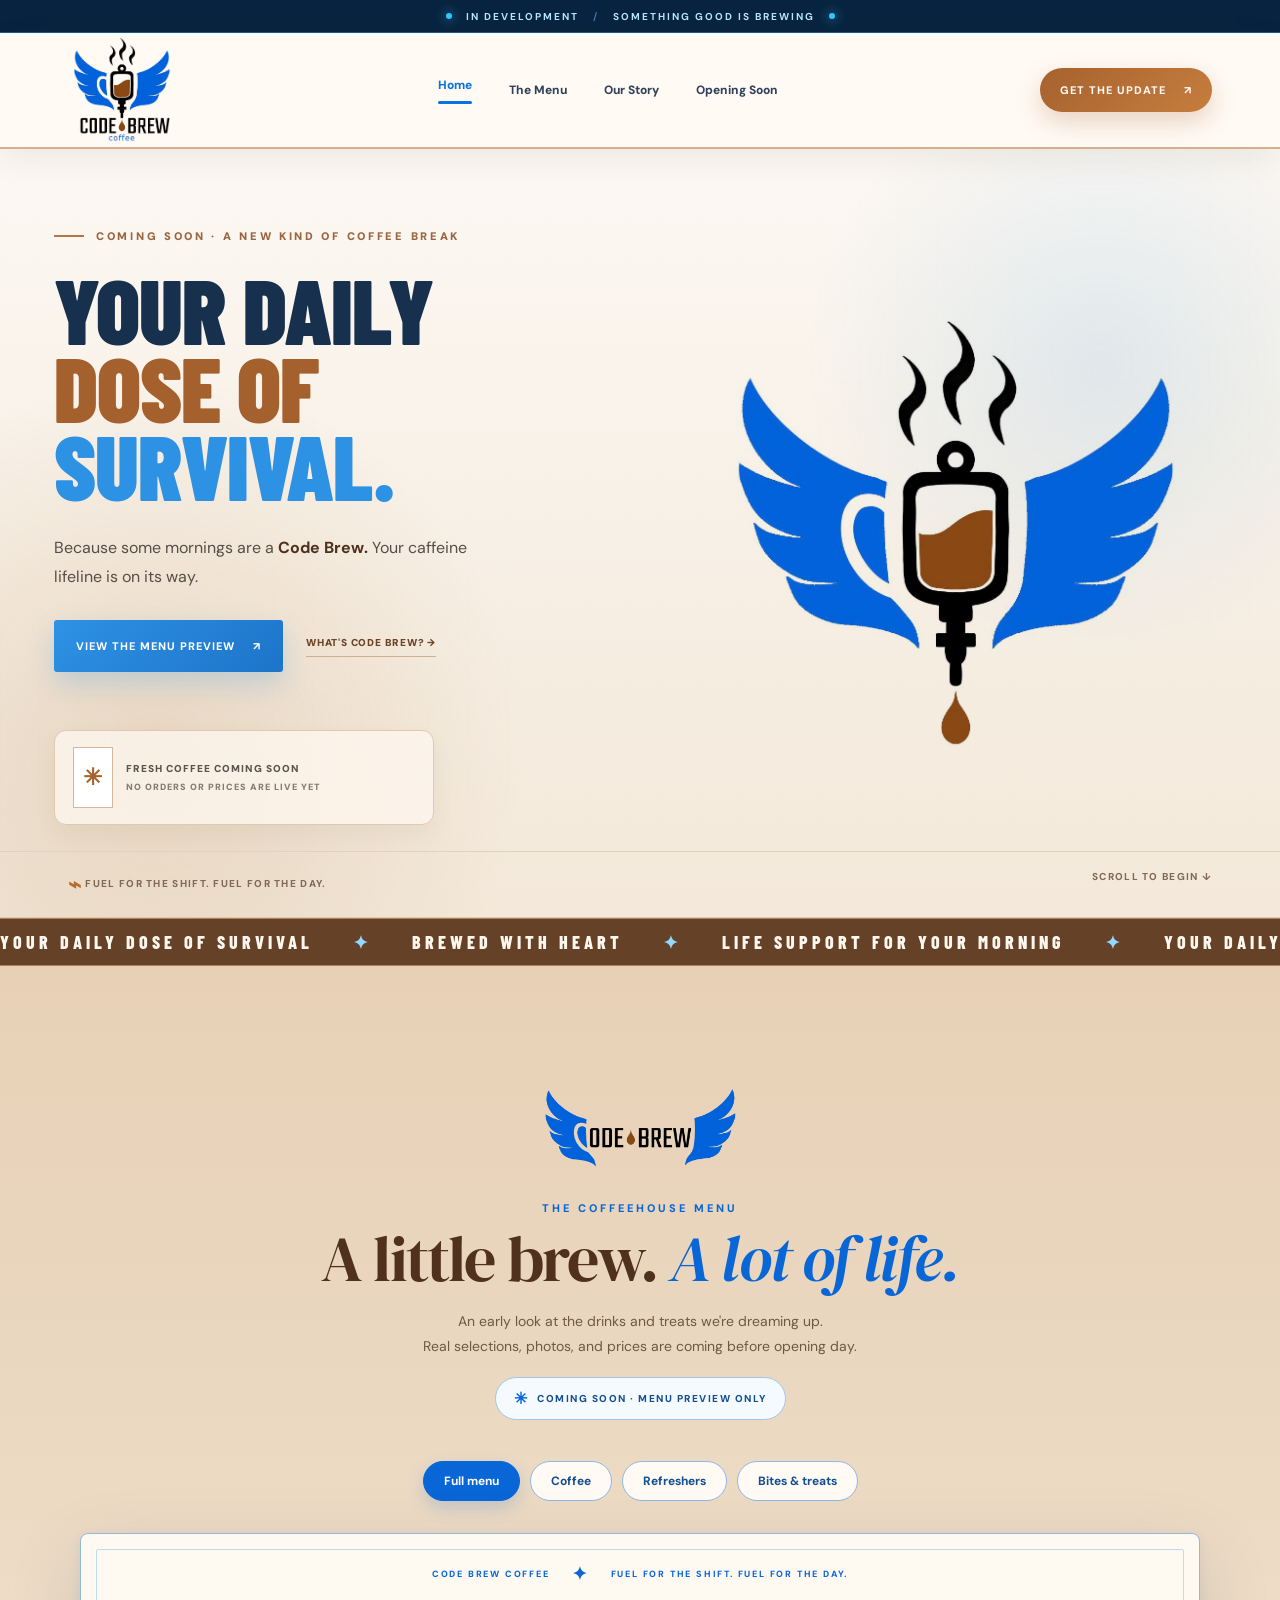
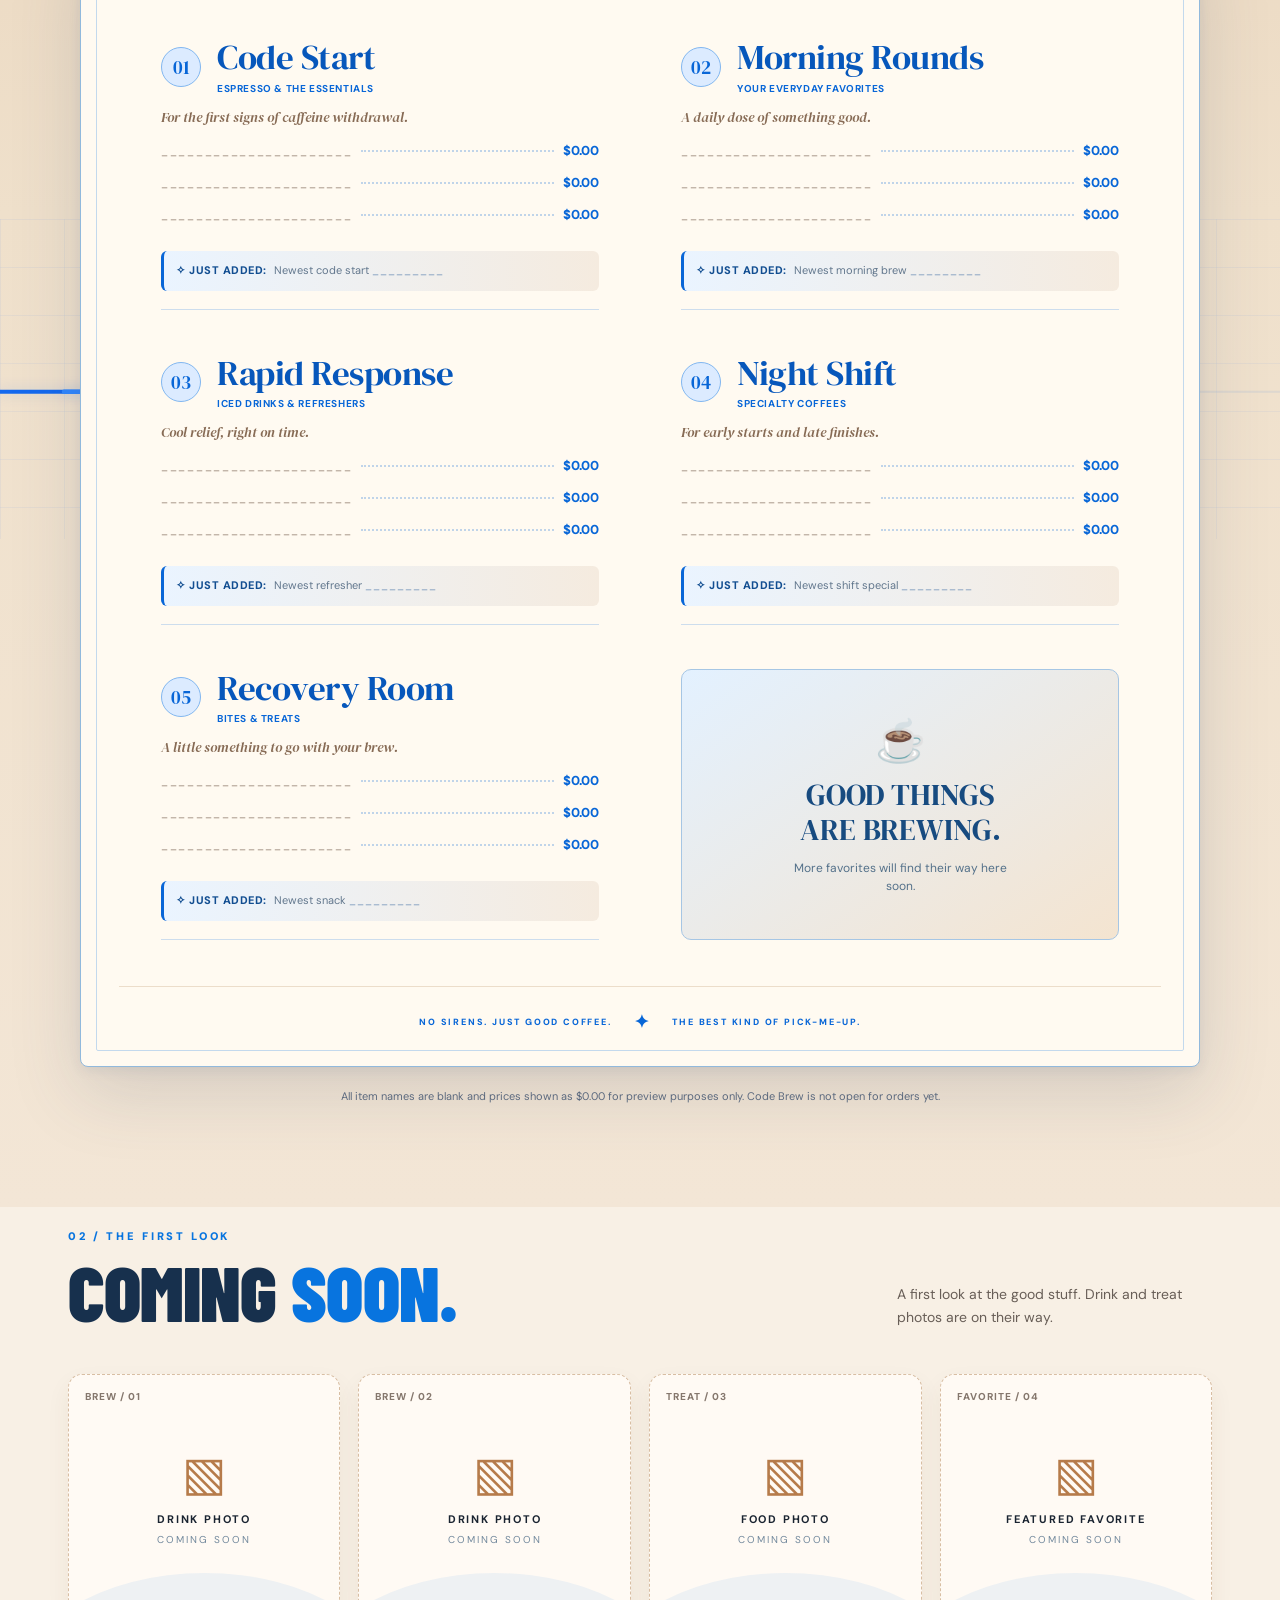
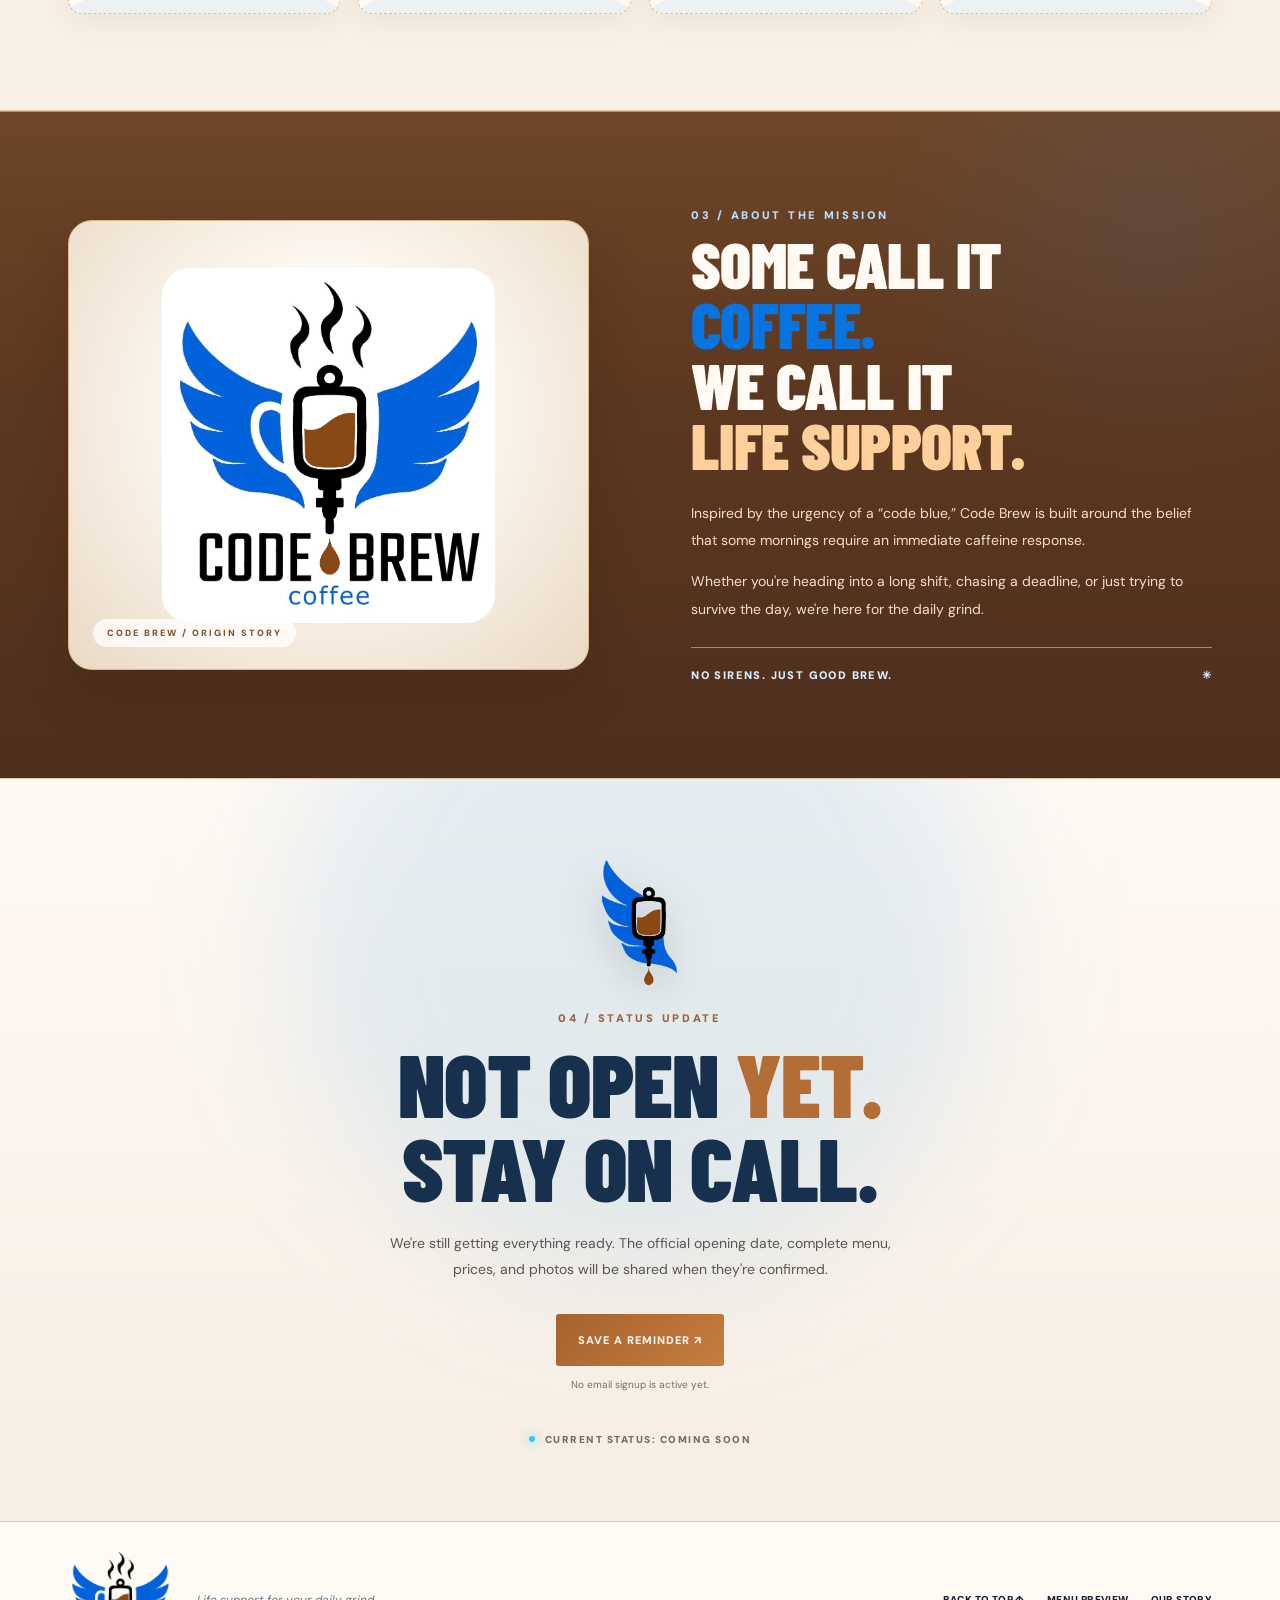
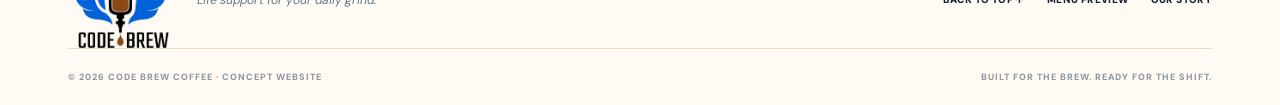
==== commit 7edf21cc: "Add files via upload" ====
--- a/index.html
+++ b/index.html
@@ -11,7 +11,7 @@
   <link rel="preconnect" href="https://fonts.gstatic.com" crossorigin>
   <link href="https://fonts.googleapis.com/css2?family=Barlow+Condensed:wght@500;600;700;800;900&family=DM+Sans:wght@400;500;600;700;800&family=DM+Serif+Display:ital@0;1&display=swap" rel="stylesheet">
   <link rel="stylesheet" href="styles.css?v=CODEBREW-V11-MOBILE-20261114">
-  <script src="script.js?v=CODEBREW-REALFIX-20261114-5" defer></script>
+  <script src="script.js?v=CODEBREW-V12-HEARTSWEEP-20261114" defer></script>
 </head>
 <body>
   <div class="announcement"><span class="pulse-dot"></span> IN DEVELOPMENT <span class="sep">/</span> SOMETHING GOOD IS BREWING <span class="pulse-dot"></span></div>
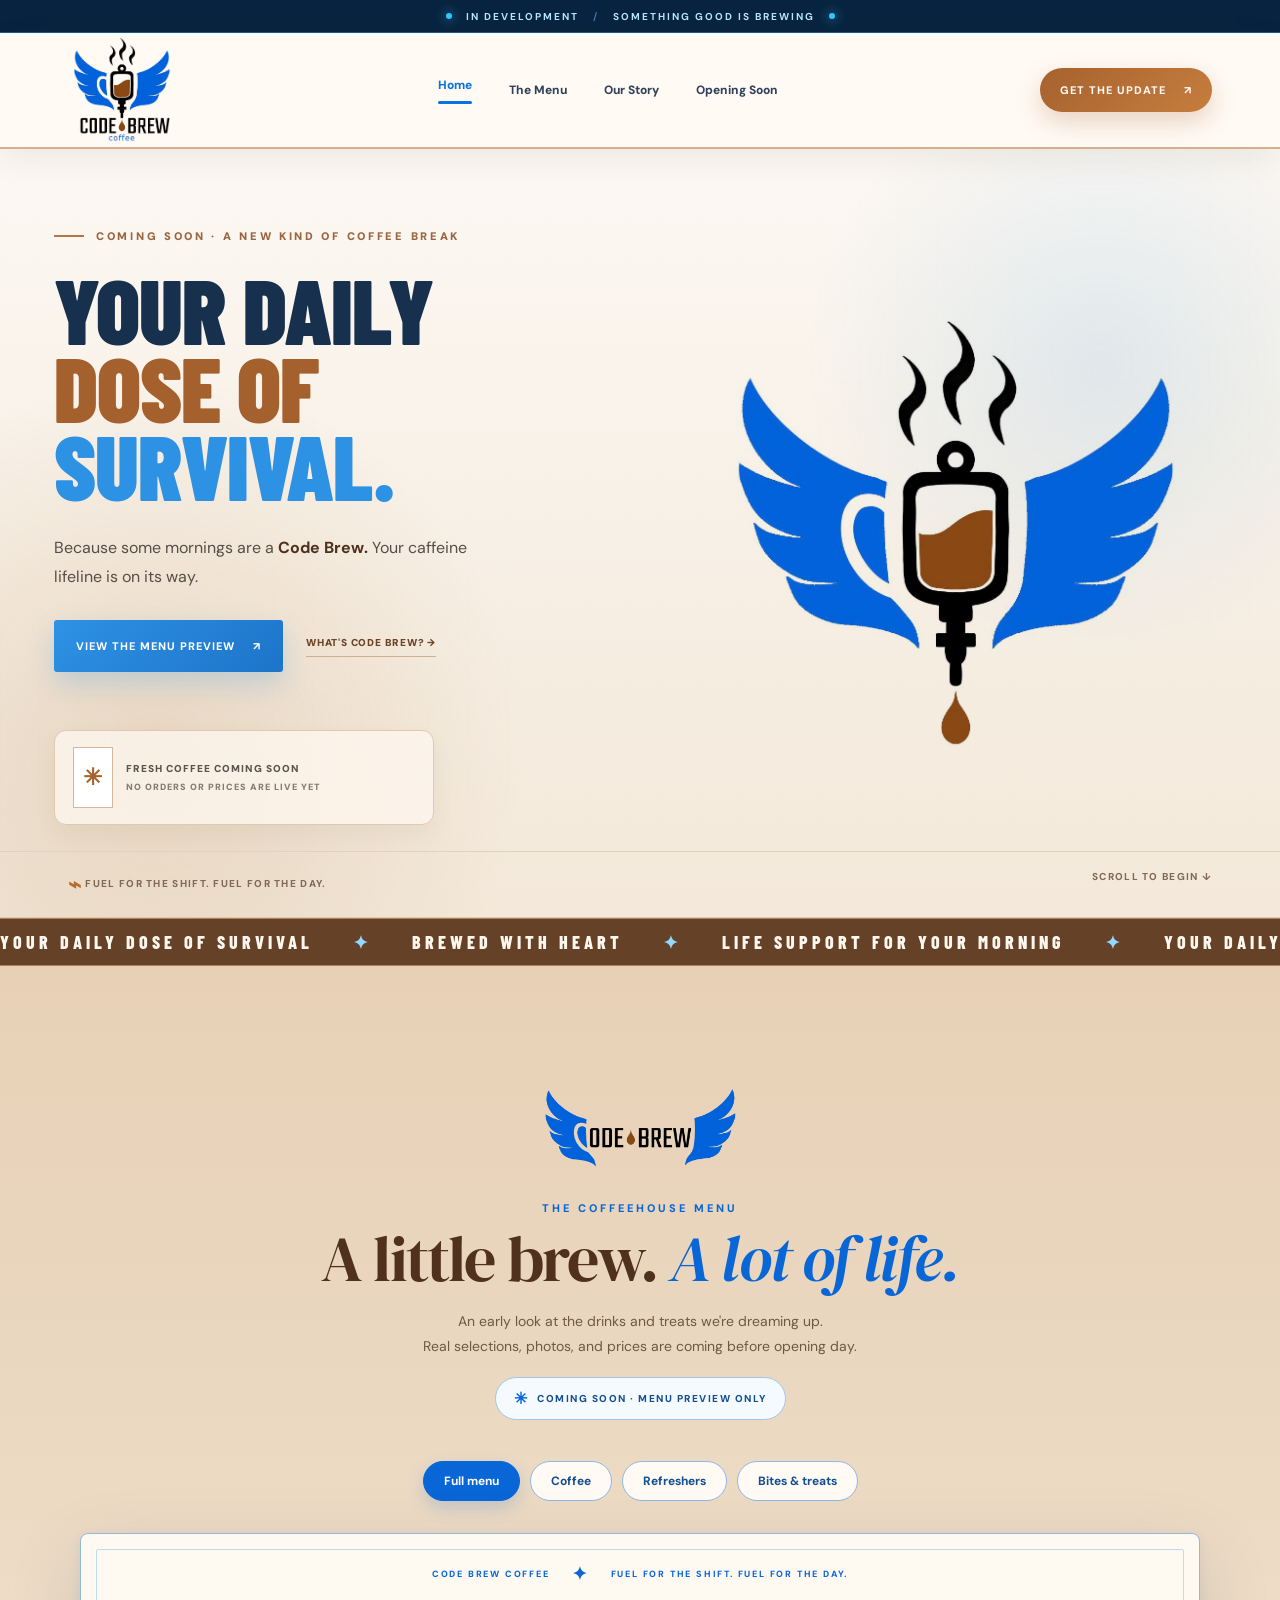
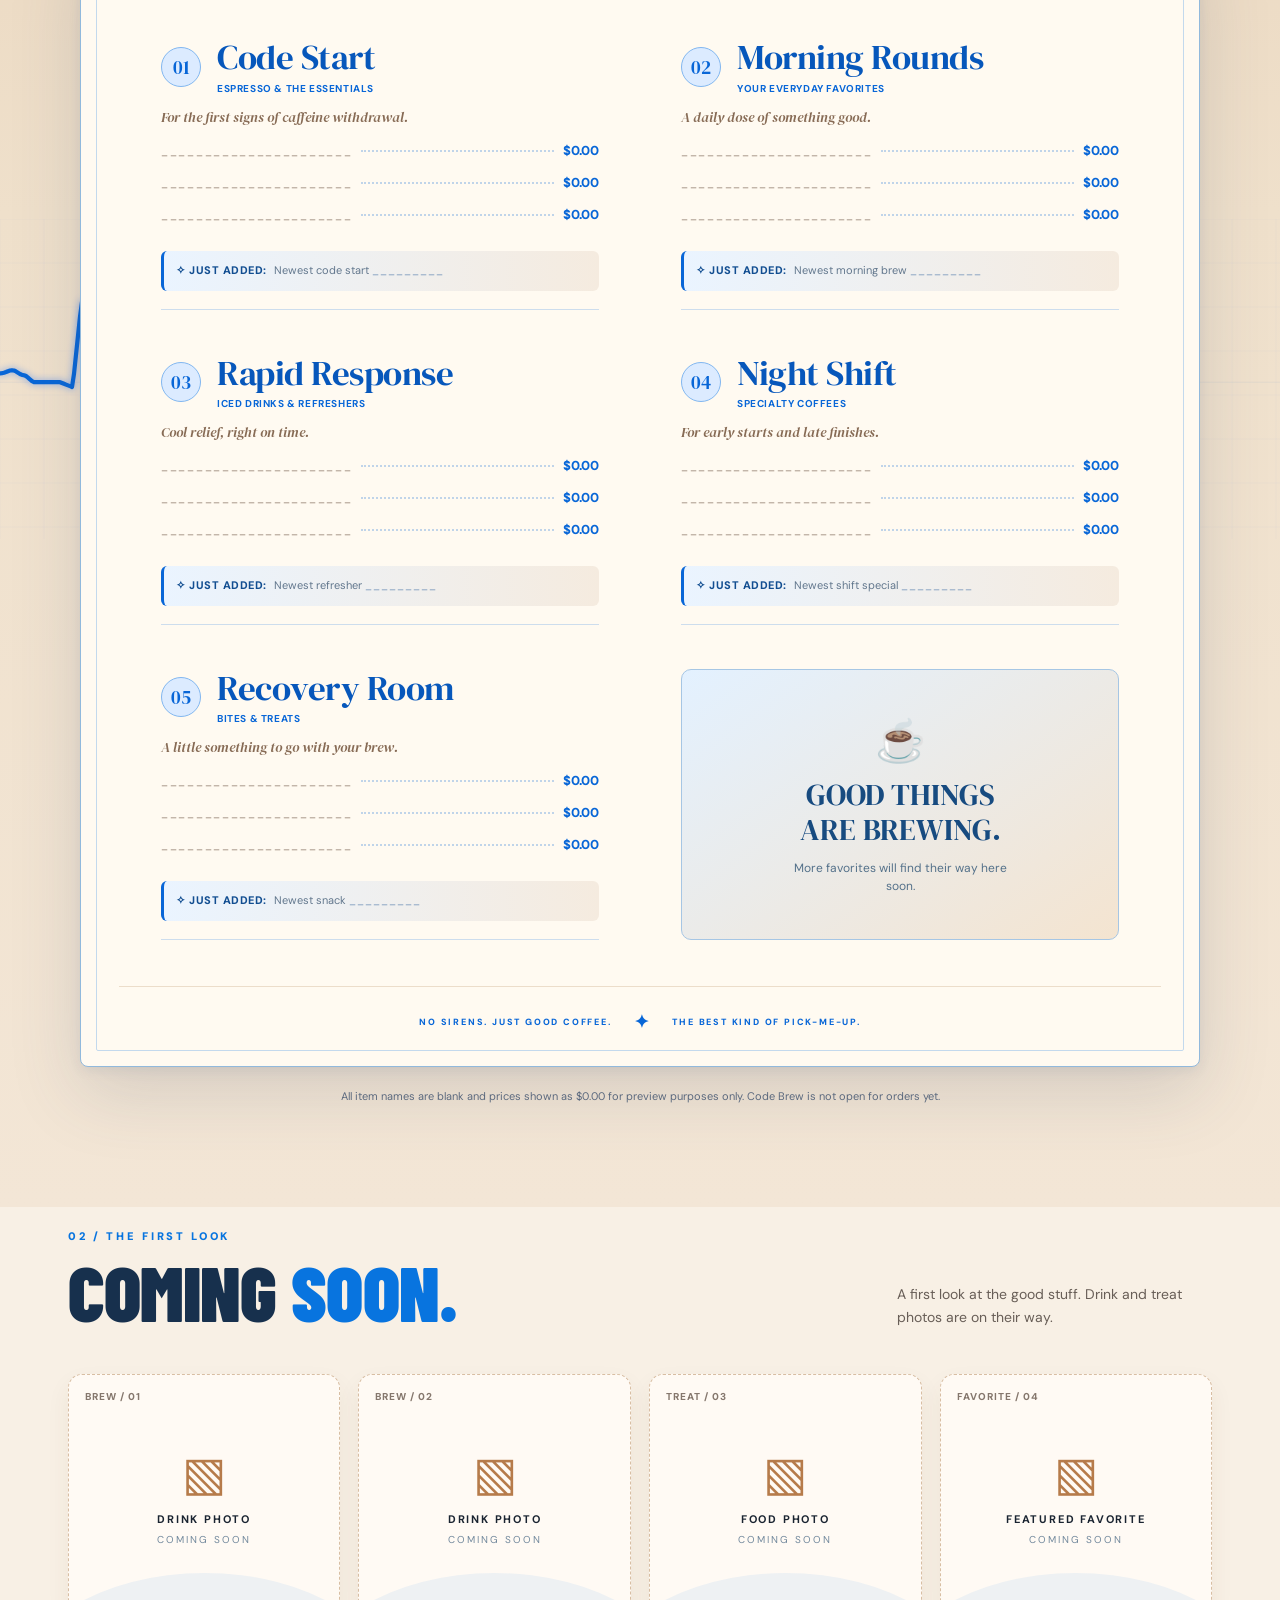
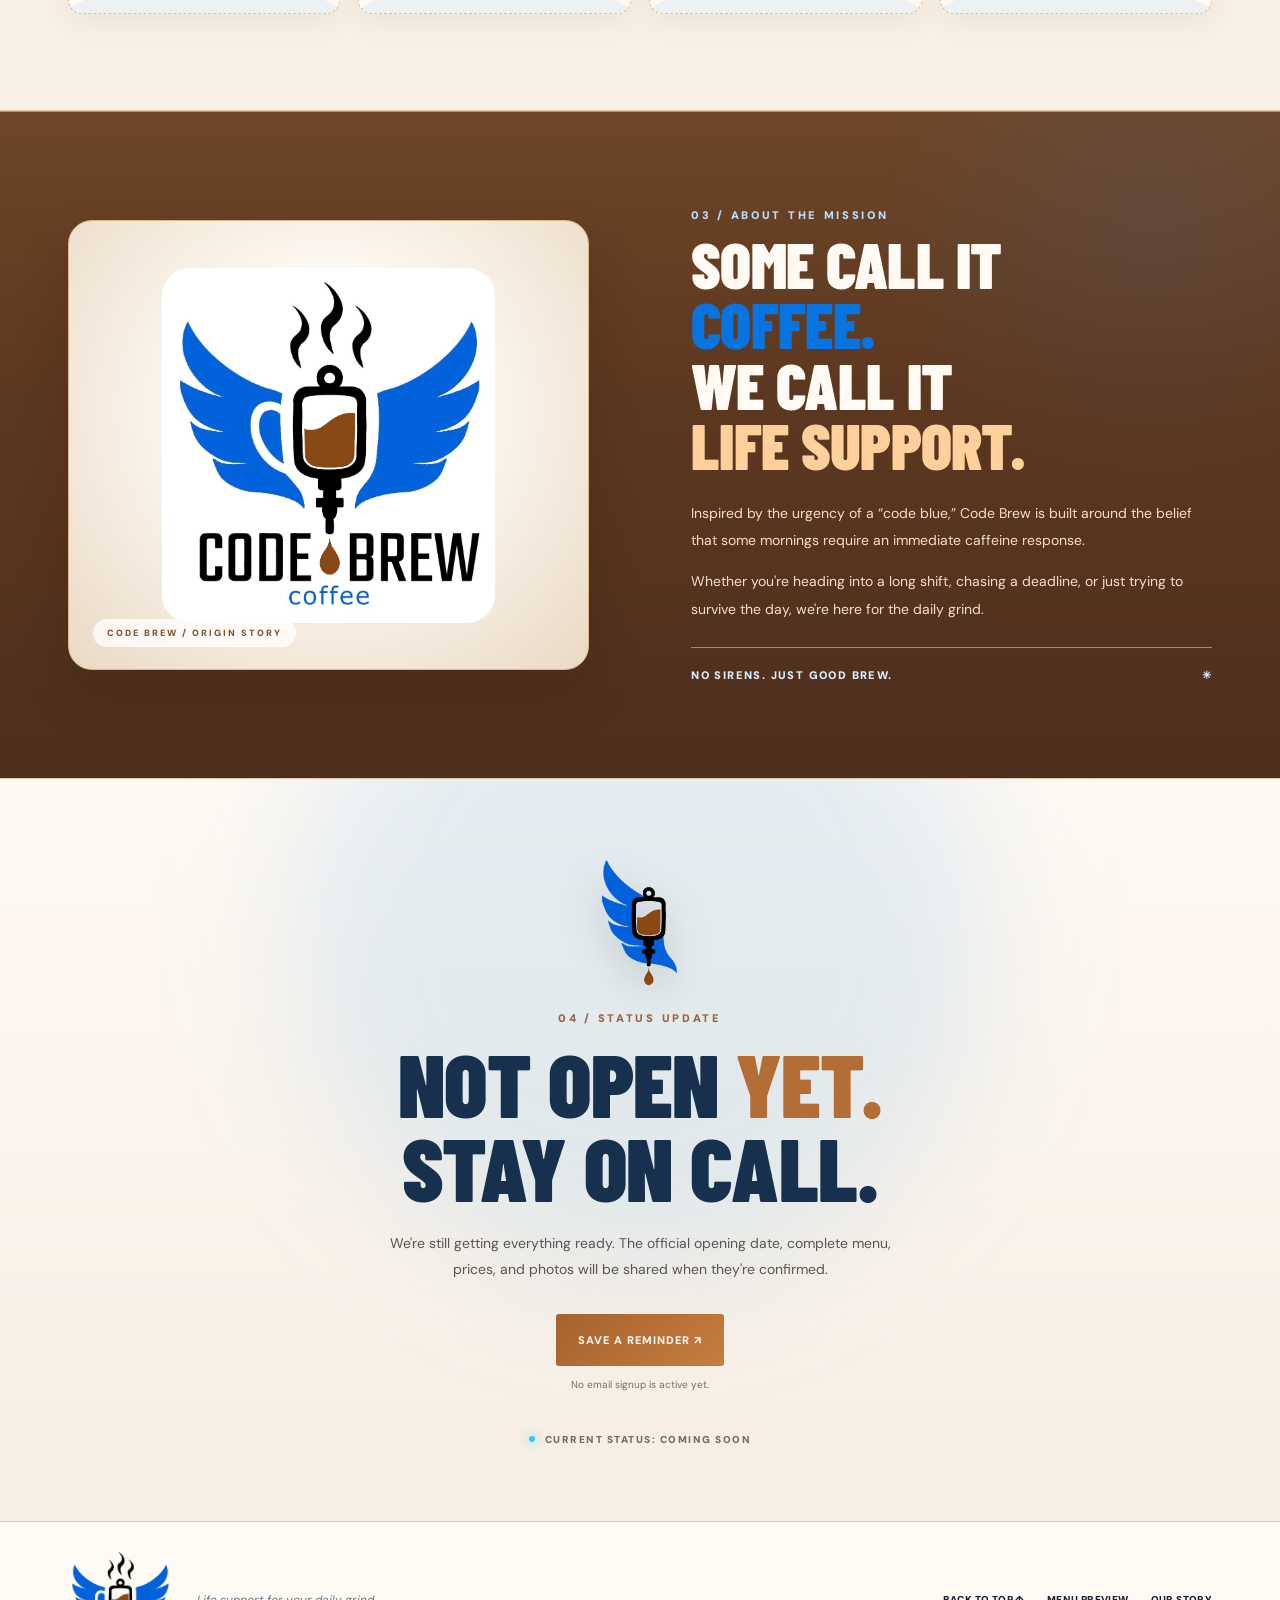
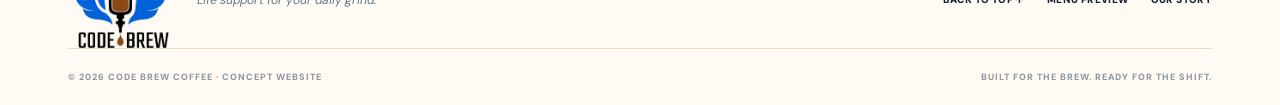
==== commit 8d1f3c12: "Add files via upload" ====
--- a/index.html
+++ b/index.html
@@ -11,7 +11,33 @@
   <link rel="preconnect" href="https://fonts.gstatic.com" crossorigin>
   <link href="https://fonts.googleapis.com/css2?family=Barlow+Condensed:wght@500;600;700;800;900&family=DM+Sans:wght@400;500;600;700;800&family=DM+Serif+Display:ital@0;1&display=swap" rel="stylesheet">
   <link rel="stylesheet" href="styles.css?v=CODEBREW-V11-MOBILE-20261114">
-  <script src="script.js?v=CODEBREW-V12-HEARTSWEEP-20261114" defer></script>
+  <style id="codebrew-ecg-v13-fix">
+    /* Only the ECG background is affected. Existing menu and page layout remain unchanged. */
+    .menu-section { position: relative; isolation: isolate; }
+    .menu-ecg {
+      position: absolute !important;
+      inset: 0 !important;
+      width: 100% !important;
+      height: 100% !important;
+      overflow: hidden !important;
+      pointer-events: none !important;
+      z-index: 0 !important;
+      opacity: 1 !important;
+      display: block !important;
+    }
+    .menu-ecg canvas {
+      display: block !important;
+      position: absolute !important;
+      inset: 0 !important;
+      max-width: none !important;
+    }
+    .menu-section .cafe-menu-shell { position: relative; z-index: 2; }
+    @media (prefers-reduced-motion: reduce) {
+      .menu-ecg { opacity: .65 !important; }
+    }
+  </style>
+
+  <script src="script.js?v=CODEBREW-V13-ACTUAL-BEATS-20261114" defer></script>
 </head>
 <body>
   <div class="announcement"><span class="pulse-dot"></span> IN DEVELOPMENT <span class="sep">/</span> SOMETHING GOOD IS BREWING <span class="pulse-dot"></span></div>
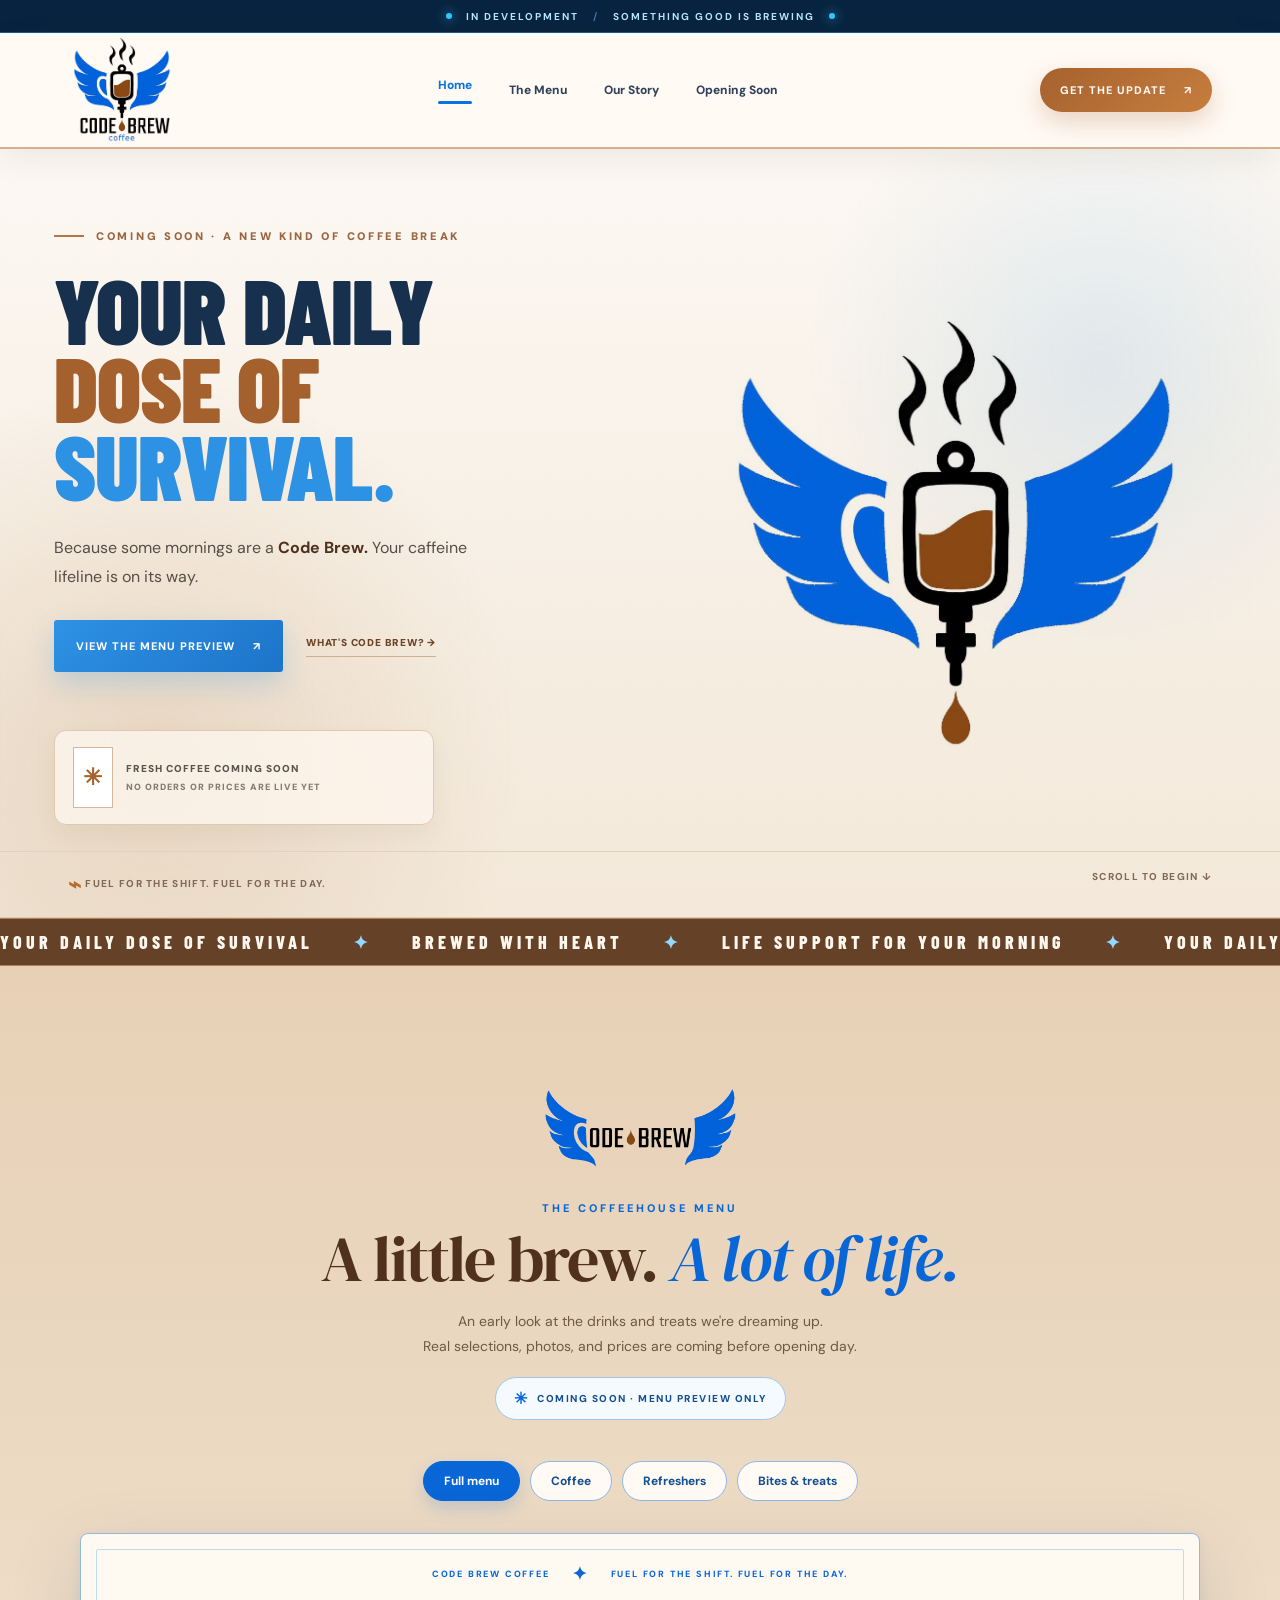
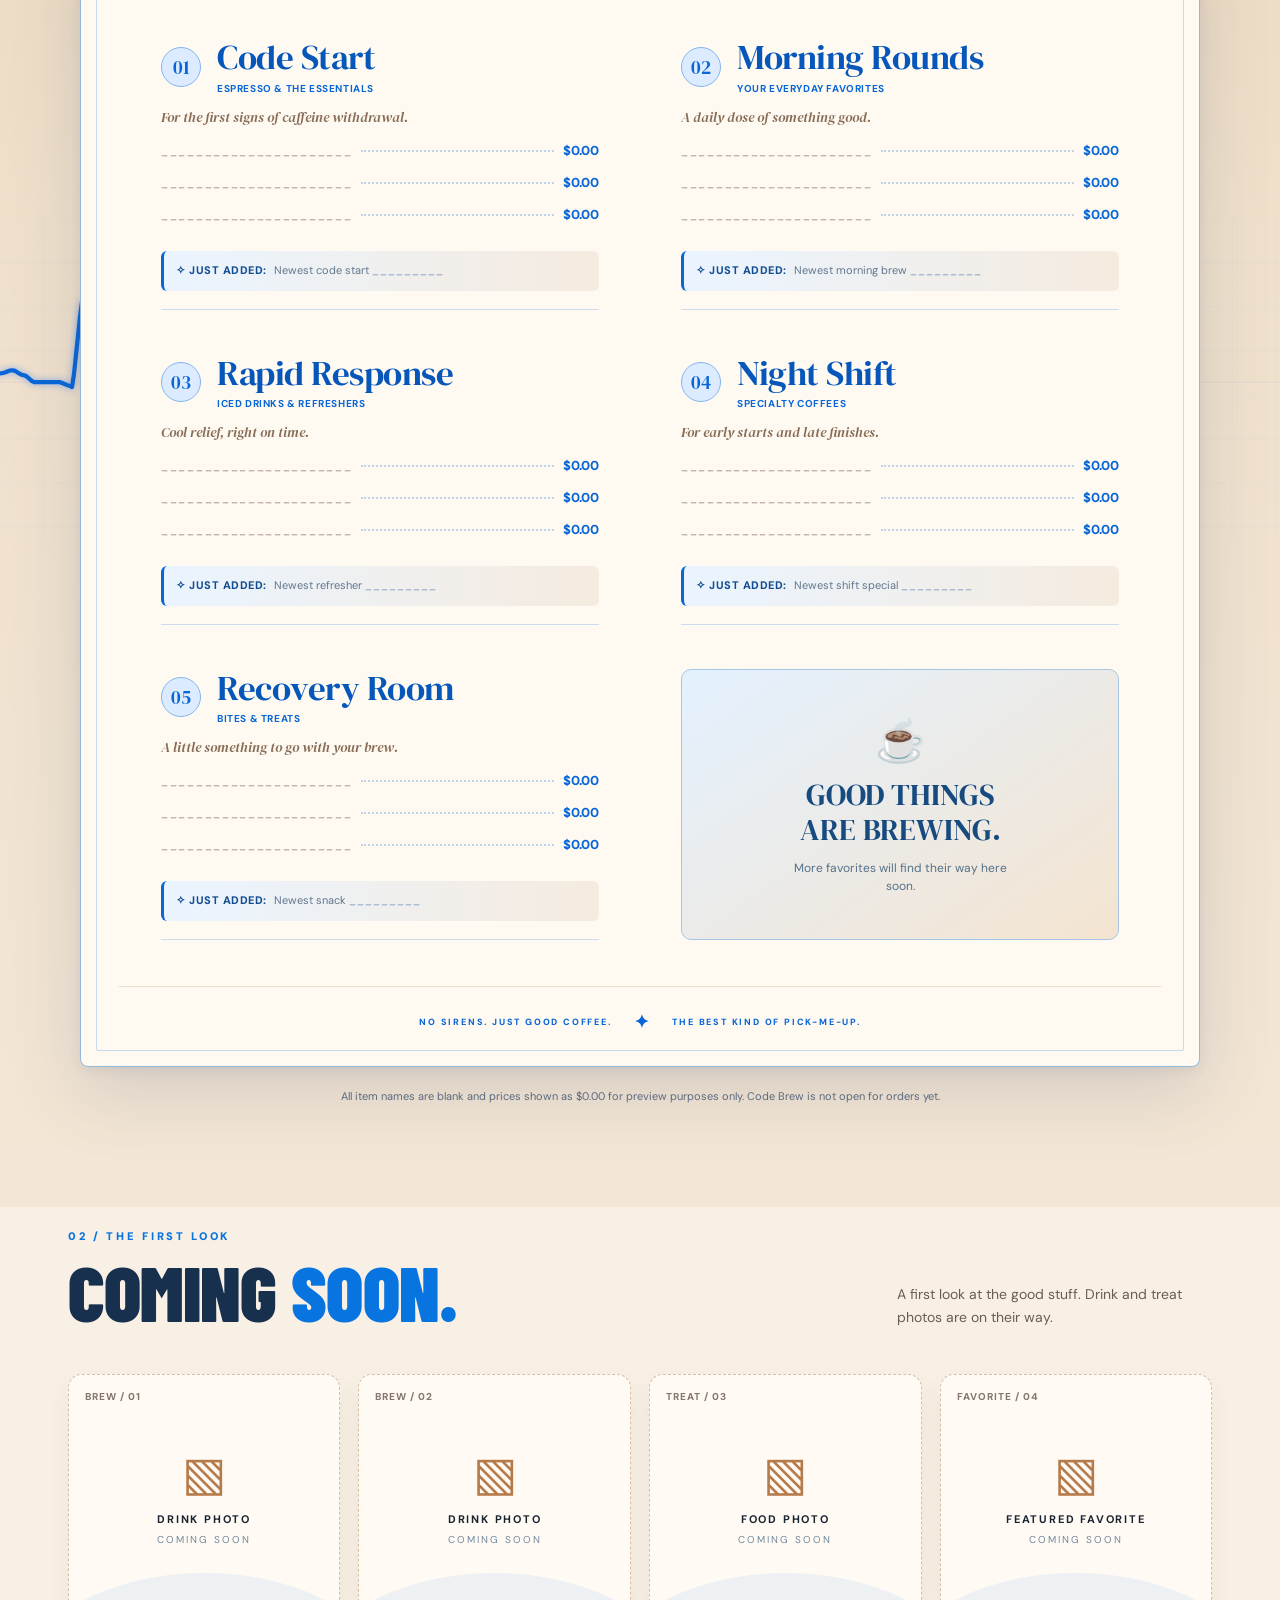
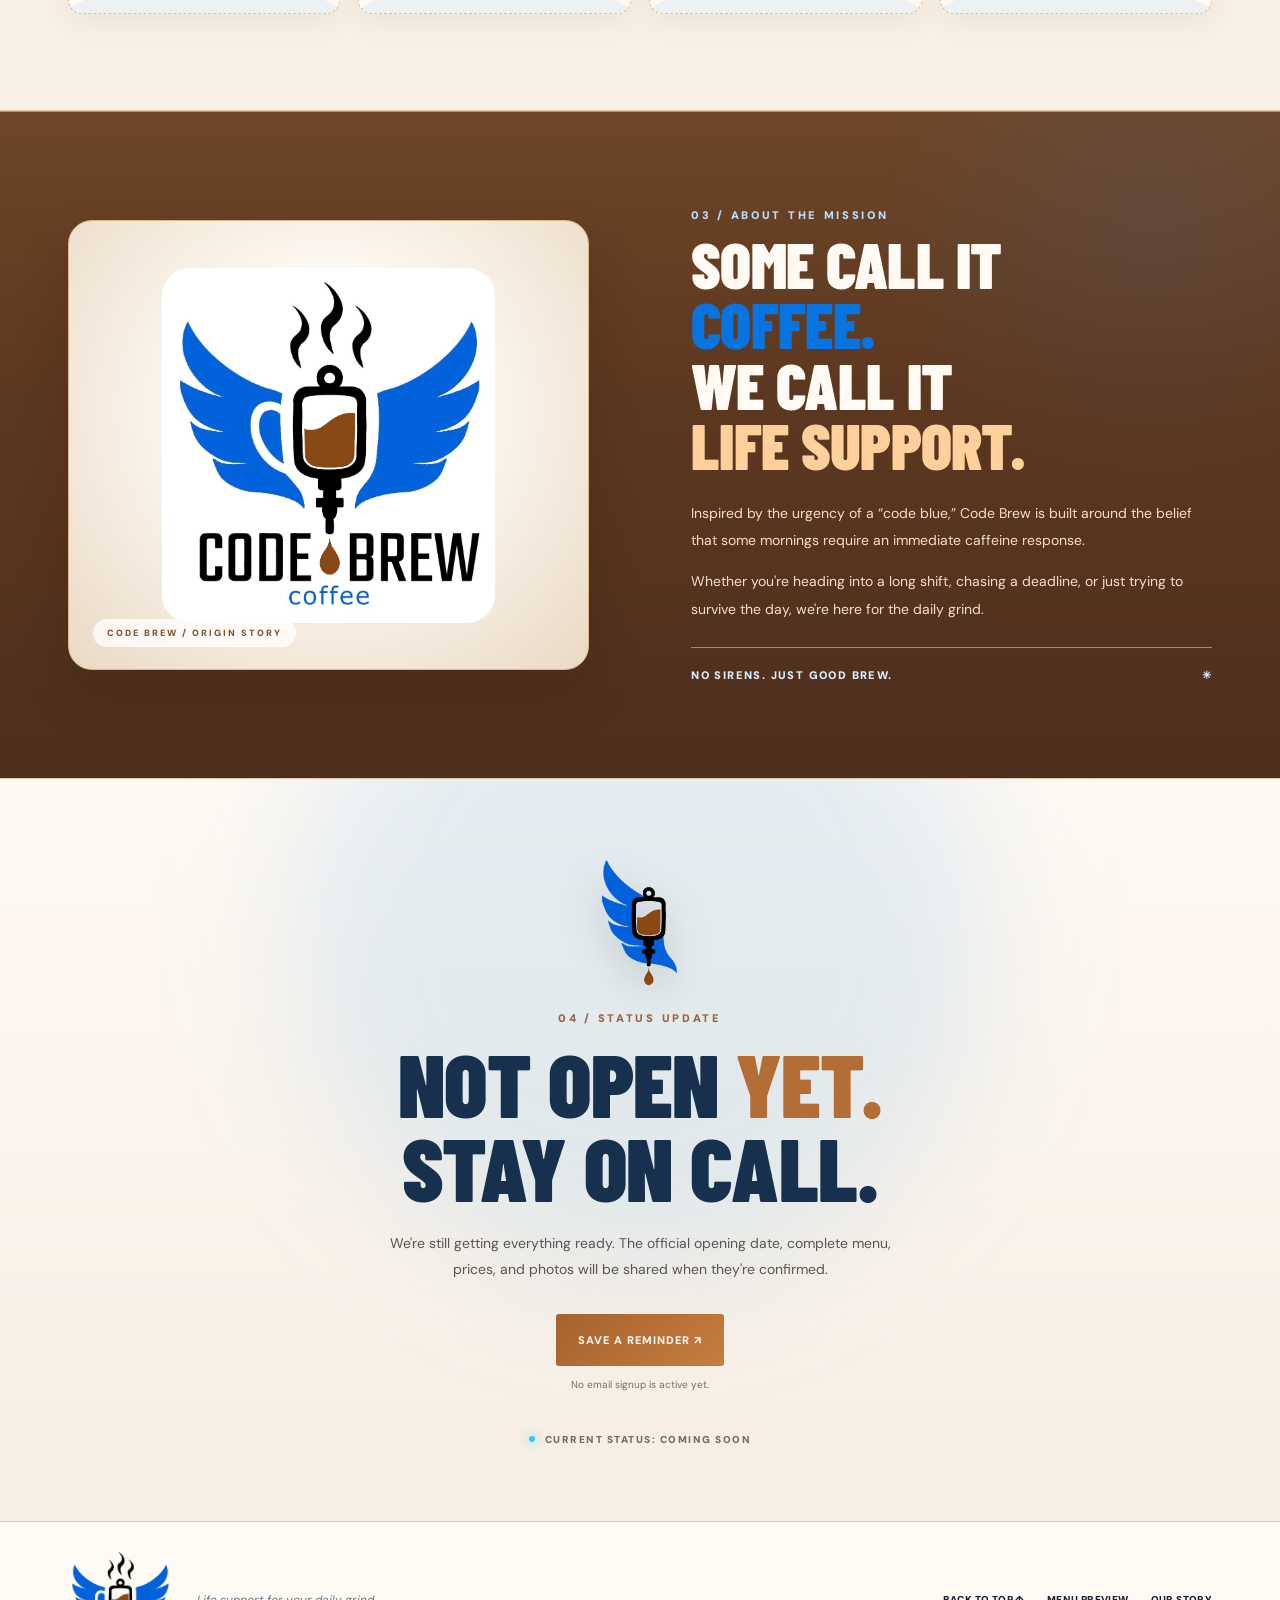
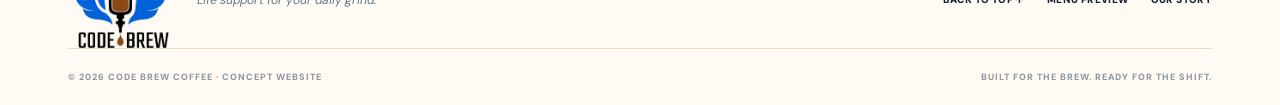
==== commit 062e9a13: "Add files via upload" ====
--- a/index.html
+++ b/index.html
@@ -38,6 +38,225 @@
   </style>
 
   <script src="script.js?v=CODEBREW-V13-ACTUAL-BEATS-20261114" defer></script>
+
+  <style id="codebrew-mobile-v14-tune">
+    @media (max-width: 768px) {
+      body { overflow-x: hidden; }
+
+      .site-header {
+        padding: 14px 18px !important;
+        gap: 12px !important;
+      }
+
+      .brand img {
+        width: 88px !important;
+        height: auto !important;
+      }
+
+      .hero-content {
+        padding: 24px 18px 10px !important;
+      }
+
+      .hero-columns {
+        display: grid !important;
+        grid-template-columns: minmax(0, 1.08fr) minmax(120px, 0.92fr) !important;
+        align-items: center !important;
+        gap: 14px !important;
+      }
+
+      .hero-copy,
+      .hero-art {
+        min-width: 0 !important;
+      }
+
+      .hero-copy h1 {
+        font-size: clamp(3.1rem, 12vw, 4.5rem) !important;
+        line-height: 0.92 !important;
+        letter-spacing: -0.03em !important;
+        margin-bottom: 14px !important;
+      }
+
+      .hero-copy p {
+        font-size: 1rem !important;
+        line-height: 1.5 !important;
+        max-width: none !important;
+      }
+
+      .hero-actions {
+        display: grid !important;
+        grid-template-columns: minmax(0, 1fr) auto !important;
+        gap: 10px !important;
+        align-items: center !important;
+      }
+
+      .hero-actions .btn {
+        min-width: 0 !important;
+        width: 100% !important;
+        padding: 16px 18px !important;
+      }
+
+      .hero-actions .text-link {
+        justify-self: end !important;
+        white-space: nowrap !important;
+        font-size: 0.92rem !important;
+      }
+
+      .hero-note {
+        margin-top: 16px !important;
+      }
+
+      .hero-art {
+        display: flex !important;
+        justify-content: center !important;
+        align-items: center !important;
+      }
+
+      .hero-art img {
+        width: min(42vw, 235px) !important;
+        max-width: 100% !important;
+        height: auto !important;
+        margin: 0 auto !important;
+      }
+
+      .hero-bottom {
+        display: flex !important;
+        justify-content: space-between !important;
+        align-items: center !important;
+        gap: 12px !important;
+        padding: 14px 18px !important;
+        font-size: 0.68rem !important;
+      }
+
+      .hero-bottom > :last-child {
+        text-align: right !important;
+        white-space: nowrap !important;
+      }
+
+      .menu-section {
+        padding-top: 42px !important;
+        padding-bottom: 46px !important;
+      }
+
+      .menu-ecg {
+        inset: 200px 0 80px 0 !important;
+        height: auto !important;
+        opacity: 0.96 !important;
+      }
+
+      .cafe-menu-intro {
+        padding: 0 18px 14px !important;
+      }
+
+      .cafe-menu-logo {
+        width: min(42vw, 210px) !important;
+        max-width: 100% !important;
+        margin: 0 auto 16px !important;
+      }
+
+      .cafe-menu-intro h2 {
+        font-size: clamp(2.25rem, 9vw, 3.2rem) !important;
+        line-height: 0.96 !important;
+      }
+
+      .cafe-menu-lede {
+        max-width: 34ch !important;
+        margin-inline: auto !important;
+      }
+
+      .cafe-menu-status {
+        width: auto !important;
+        max-width: 100% !important;
+        padding: 14px 18px !important;
+      }
+
+      .cafe-menu-filter-wrap {
+        width: 100% !important;
+      }
+
+      .menu-filters {
+        display: flex !important;
+        flex-wrap: nowrap !important;
+        justify-content: flex-start !important;
+        gap: 10px !important;
+        overflow-x: auto !important;
+        overflow-y: hidden !important;
+        -webkit-overflow-scrolling: touch !important;
+        scrollbar-width: none !important;
+        padding: 0 18px 12px !important;
+        scroll-snap-type: x proximity !important;
+      }
+
+      .menu-filters::-webkit-scrollbar {
+        display: none !important;
+      }
+
+      .menu-filters .filter {
+        flex: 0 0 auto !important;
+        min-width: max-content !important;
+        white-space: nowrap !important;
+        padding: 13px 18px !important;
+        scroll-snap-align: start !important;
+      }
+
+      .coffee-menu-paper {
+        position: relative !important;
+        z-index: 2 !important;
+        width: auto !important;
+        max-width: calc(100% - 34px) !important;
+        margin: 0 auto !important;
+      }
+
+      .coffee-menu-columns {
+        grid-template-columns: 1fr !important;
+        gap: 24px !important;
+      }
+
+      .feature-heading,
+      .story-section,
+      .launch-section,
+      .photo-grid {
+        padding-left: 18px !important;
+        padding-right: 18px !important;
+      }
+    }
+
+    @media (max-width: 540px) {
+      .hero-columns {
+        grid-template-columns: minmax(0, 1fr) minmax(110px, 0.86fr) !important;
+        gap: 10px !important;
+      }
+
+      .hero-copy h1 {
+        font-size: clamp(2.7rem, 12vw, 4rem) !important;
+      }
+
+      .hero-actions {
+        grid-template-columns: minmax(0, 1fr) !important;
+        align-items: start !important;
+      }
+
+      .hero-actions .text-link {
+        justify-self: start !important;
+      }
+
+      .hero-art img {
+        width: min(40vw, 190px) !important;
+      }
+
+      .hero-bottom {
+        font-size: 0.64rem !important;
+      }
+
+      .menu-ecg {
+        inset: 230px 0 90px 0 !important;
+      }
+
+      .coffee-menu-paper {
+        max-width: calc(100% - 22px) !important;
+      }
+    }
+  </style>
+
 </head>
 <body>
   <div class="announcement"><span class="pulse-dot"></span> IN DEVELOPMENT <span class="sep">/</span> SOMETHING GOOD IS BREWING <span class="pulse-dot"></span></div>
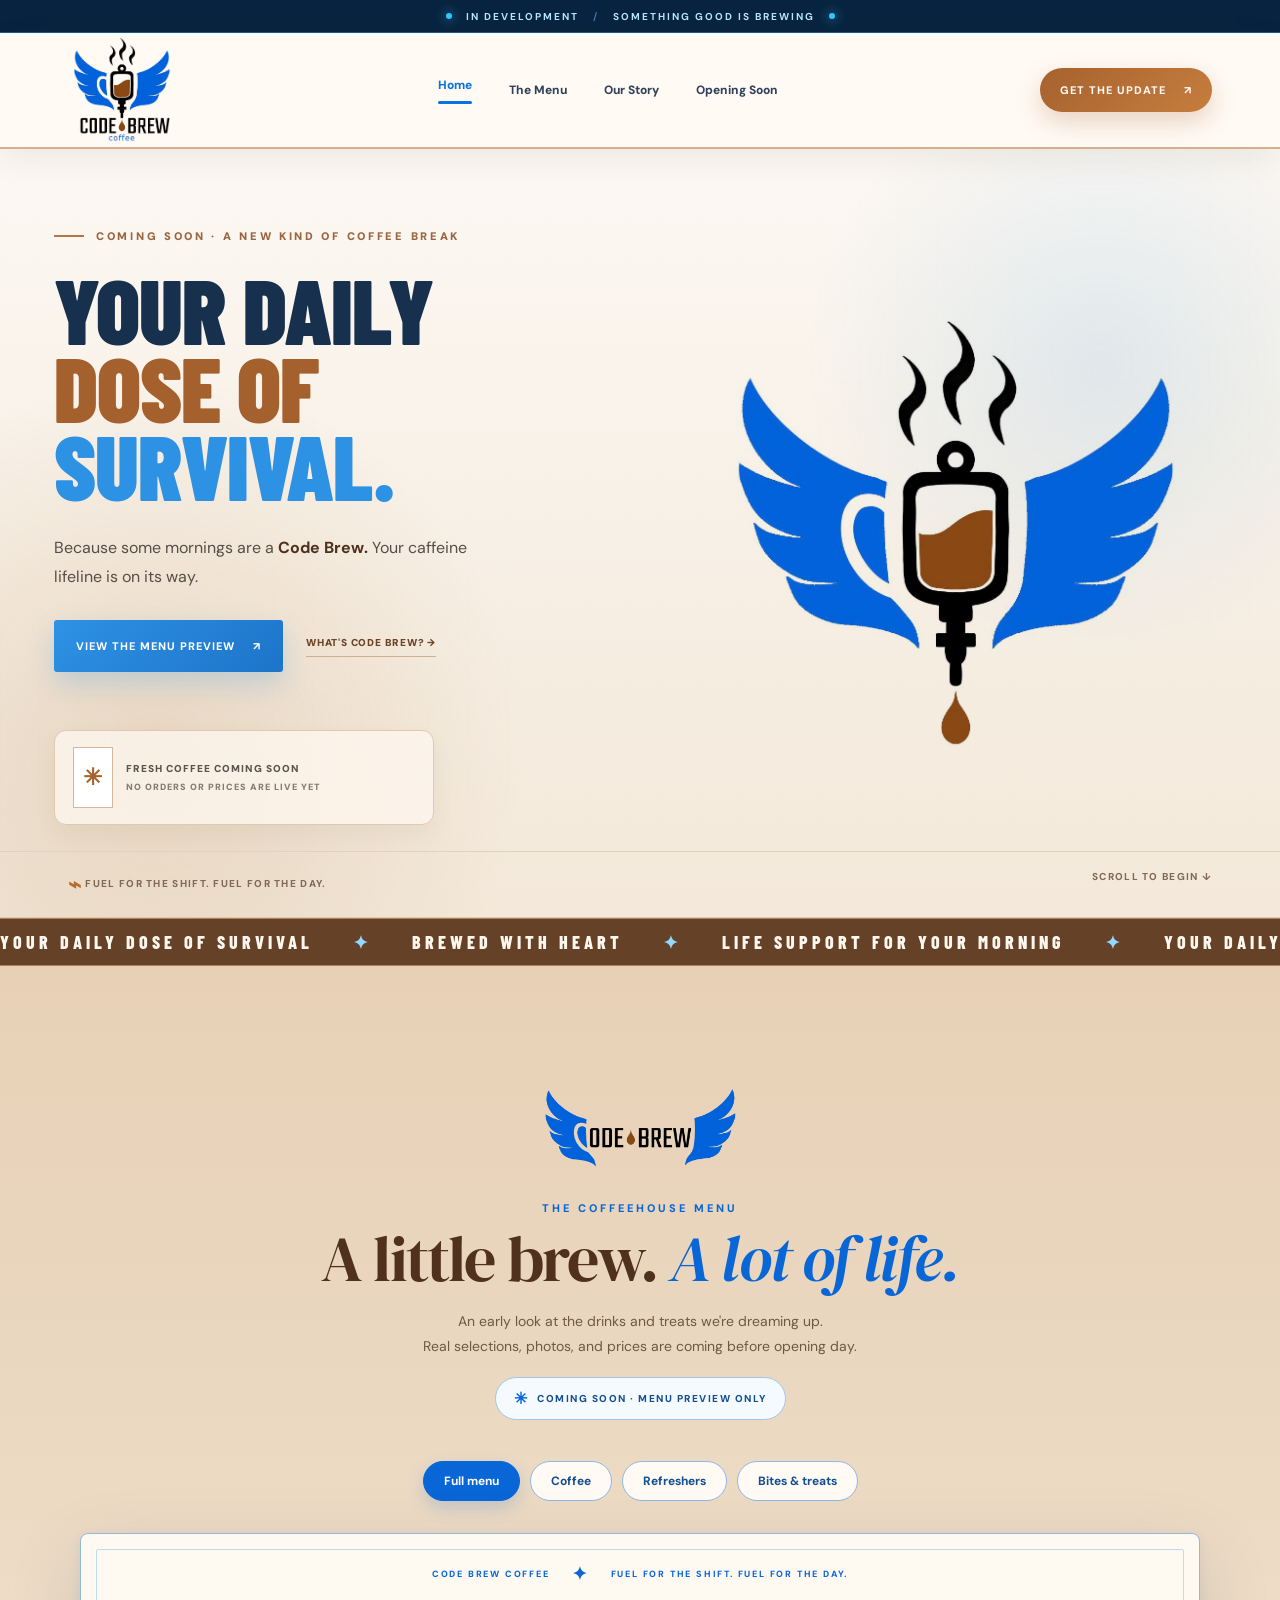
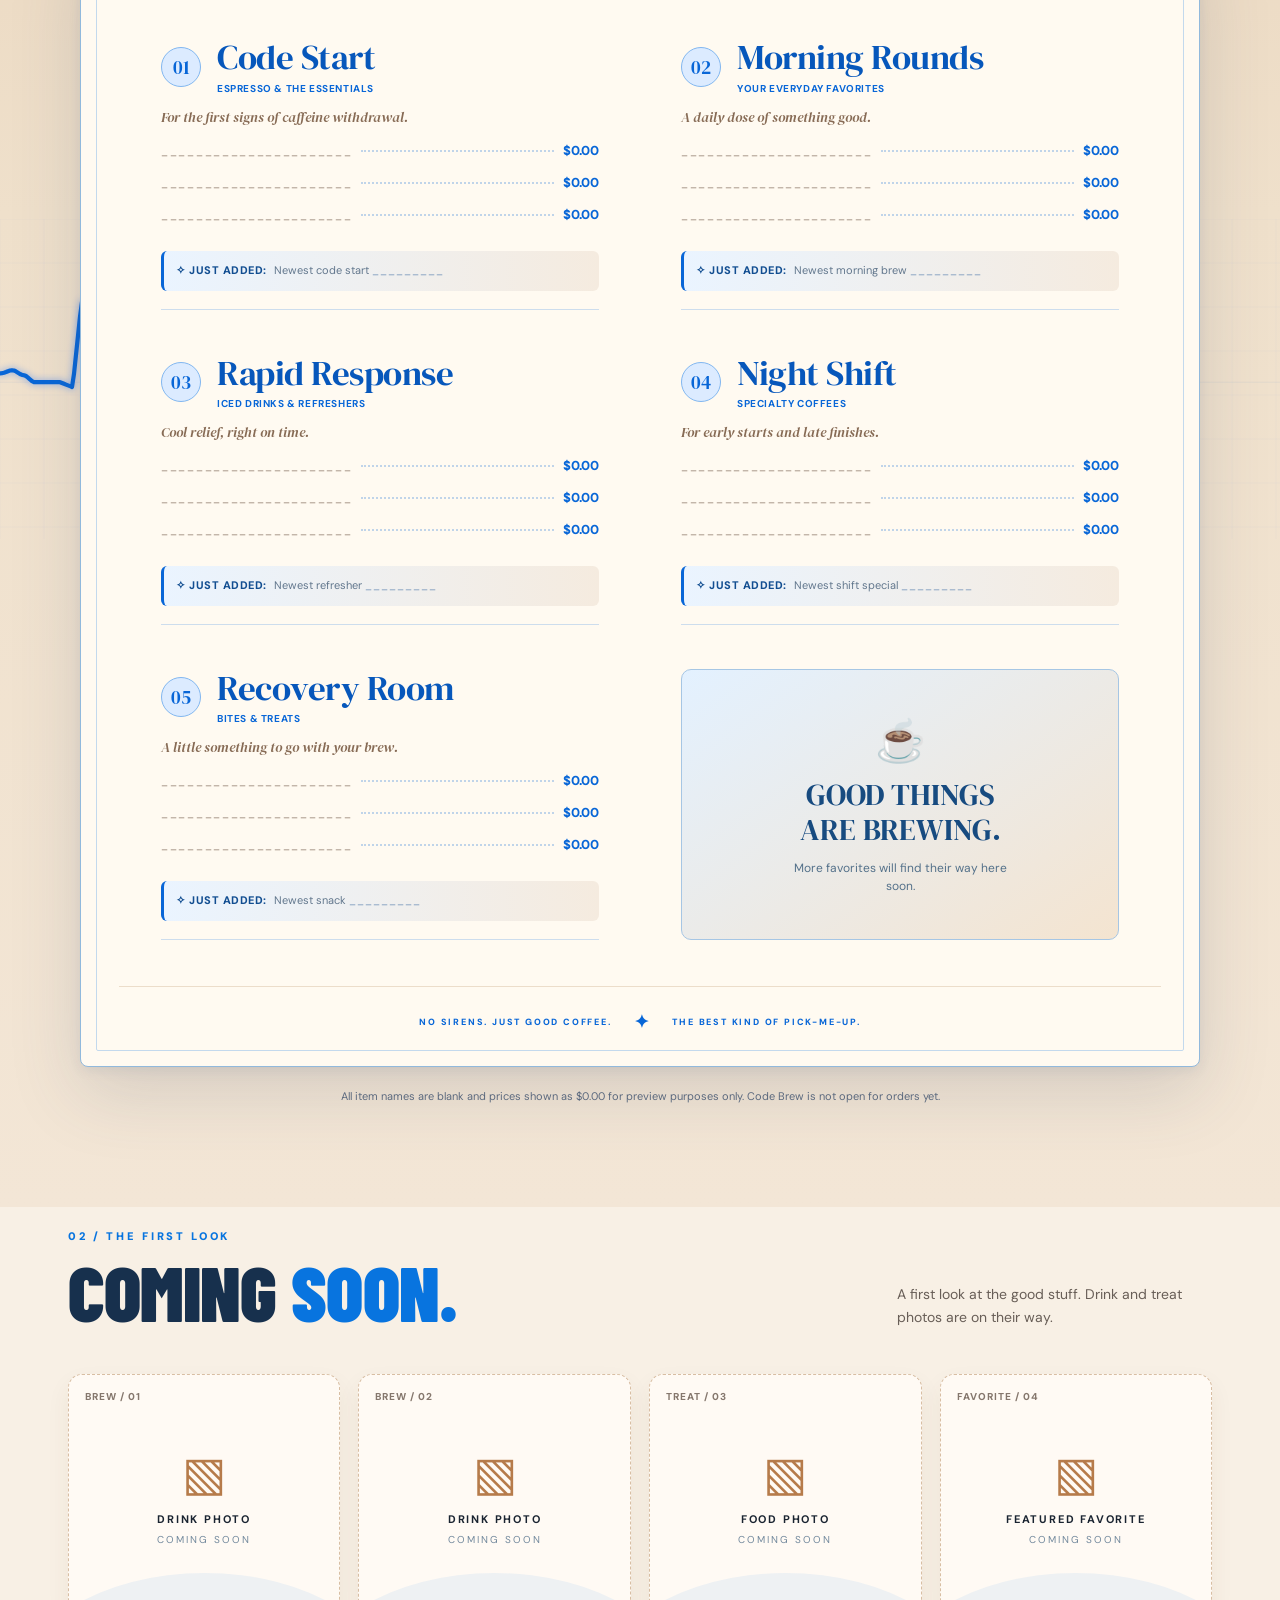
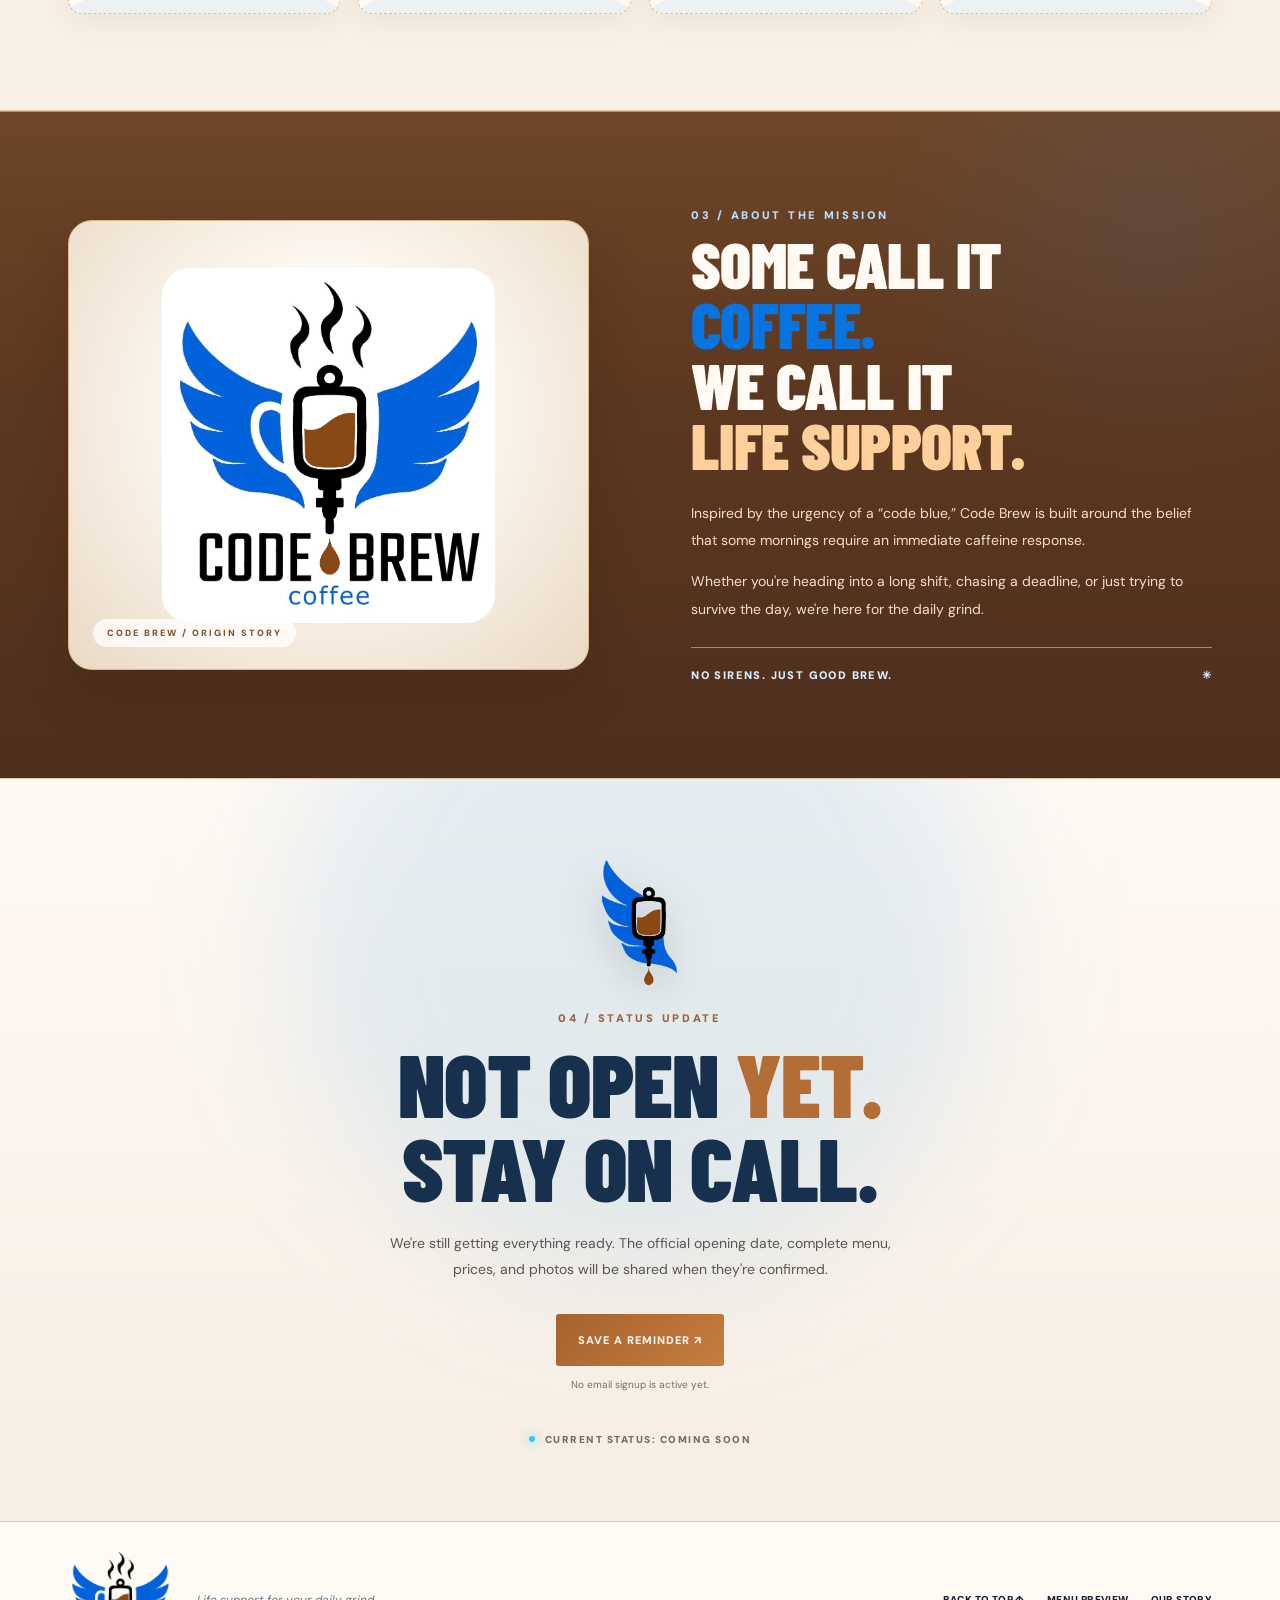
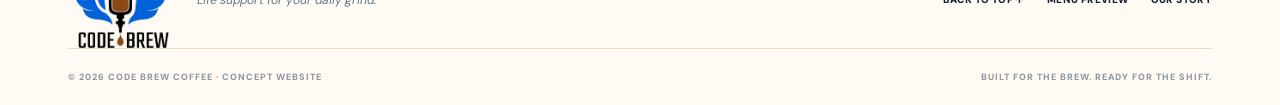
==== commit 0e7f0a4b: "Add files via upload" ====
--- a/index.html
+++ b/index.html
@@ -37,225 +37,61 @@
     }
   </style>
 
-  <script src="script.js?v=CODEBREW-V13-ACTUAL-BEATS-20261114" defer></script>
+  <script src="script.js?v=CODEBREW-V15-MOBILE-ECG" defer></script>
 
-  <style id="codebrew-mobile-v14-tune">
-    @media (max-width: 768px) {
-      body { overflow-x: hidden; }
-
-      .site-header {
-        padding: 14px 18px !important;
-        gap: 12px !important;
-      }
-
-      .brand img {
-        width: 88px !important;
-        height: auto !important;
-      }
-
-      .hero-content {
-        padding: 24px 18px 10px !important;
-      }
-
-      .hero-columns {
-        display: grid !important;
-        grid-template-columns: minmax(0, 1.08fr) minmax(120px, 0.92fr) !important;
-        align-items: center !important;
-        gap: 14px !important;
-      }
-
-      .hero-copy,
-      .hero-art {
-        min-width: 0 !important;
-      }
-
-      .hero-copy h1 {
-        font-size: clamp(3.1rem, 12vw, 4.5rem) !important;
-        line-height: 0.92 !important;
-        letter-spacing: -0.03em !important;
-        margin-bottom: 14px !important;
-      }
-
-      .hero-copy p {
-        font-size: 1rem !important;
-        line-height: 1.5 !important;
-        max-width: none !important;
-      }
-
-      .hero-actions {
-        display: grid !important;
-        grid-template-columns: minmax(0, 1fr) auto !important;
-        gap: 10px !important;
-        align-items: center !important;
-      }
-
-      .hero-actions .btn {
-        min-width: 0 !important;
-        width: 100% !important;
-        padding: 16px 18px !important;
-      }
-
-      .hero-actions .text-link {
-        justify-self: end !important;
-        white-space: nowrap !important;
-        font-size: 0.92rem !important;
-      }
-
-      .hero-note {
-        margin-top: 16px !important;
-      }
-
-      .hero-art {
-        display: flex !important;
-        justify-content: center !important;
-        align-items: center !important;
-      }
-
-      .hero-art img {
-        width: min(42vw, 235px) !important;
-        max-width: 100% !important;
-        height: auto !important;
-        margin: 0 auto !important;
-      }
-
-      .hero-bottom {
-        display: flex !important;
-        justify-content: space-between !important;
-        align-items: center !important;
-        gap: 12px !important;
-        padding: 14px 18px !important;
-        font-size: 0.68rem !important;
-      }
-
-      .hero-bottom > :last-child {
-        text-align: right !important;
-        white-space: nowrap !important;
-      }
-
-      .menu-section {
-        padding-top: 42px !important;
-        padding-bottom: 46px !important;
-      }
-
-      .menu-ecg {
-        inset: 200px 0 80px 0 !important;
-        height: auto !important;
-        opacity: 0.96 !important;
-      }
-
-      .cafe-menu-intro {
-        padding: 0 18px 14px !important;
-      }
-
-      .cafe-menu-logo {
-        width: min(42vw, 210px) !important;
-        max-width: 100% !important;
-        margin: 0 auto 16px !important;
-      }
-
-      .cafe-menu-intro h2 {
-        font-size: clamp(2.25rem, 9vw, 3.2rem) !important;
-        line-height: 0.96 !important;
-      }
-
-      .cafe-menu-lede {
-        max-width: 34ch !important;
-        margin-inline: auto !important;
-      }
-
-      .cafe-menu-status {
-        width: auto !important;
-        max-width: 100% !important;
-        padding: 14px 18px !important;
-      }
-
-      .cafe-menu-filter-wrap {
-        width: 100% !important;
-      }
-
-      .menu-filters {
-        display: flex !important;
-        flex-wrap: nowrap !important;
-        justify-content: flex-start !important;
-        gap: 10px !important;
-        overflow-x: auto !important;
-        overflow-y: hidden !important;
-        -webkit-overflow-scrolling: touch !important;
-        scrollbar-width: none !important;
-        padding: 0 18px 12px !important;
-        scroll-snap-type: x proximity !important;
-      }
-
-      .menu-filters::-webkit-scrollbar {
-        display: none !important;
-      }
-
-      .menu-filters .filter {
-        flex: 0 0 auto !important;
-        min-width: max-content !important;
-        white-space: nowrap !important;
-        padding: 13px 18px !important;
-        scroll-snap-align: start !important;
-      }
-
-      .coffee-menu-paper {
-        position: relative !important;
-        z-index: 2 !important;
-        width: auto !important;
-        max-width: calc(100% - 34px) !important;
-        margin: 0 auto !important;
-      }
-
-      .coffee-menu-columns {
-        grid-template-columns: 1fr !important;
-        gap: 24px !important;
-      }
-
-      .feature-heading,
-      .story-section,
-      .launch-section,
-      .photo-grid {
-        padding-left: 18px !important;
-        padding-right: 18px !important;
-      }
-    }
-
-    @media (max-width: 540px) {
-      .hero-columns {
-        grid-template-columns: minmax(0, 1fr) minmax(110px, 0.86fr) !important;
-        gap: 10px !important;
-      }
-
-      .hero-copy h1 {
-        font-size: clamp(2.7rem, 12vw, 4rem) !important;
-      }
-
-      .hero-actions {
-        grid-template-columns: minmax(0, 1fr) !important;
-        align-items: start !important;
-      }
-
-      .hero-actions .text-link {
-        justify-self: start !important;
-      }
-
-      .hero-art img {
-        width: min(40vw, 190px) !important;
-      }
-
-      .hero-bottom {
-        font-size: 0.64rem !important;
-      }
-
-      .menu-ecg {
-        inset: 230px 0 90px 0 !important;
-      }
-
-      .coffee-menu-paper {
-        max-width: calc(100% - 22px) !important;
-      }
-    }
-  </style>
+<style id="codebrew-mobile-v15">
+/* Only phones/tablets: desktop V13 layout and visuals stay unchanged. */
+.mobile-ecg-band{display:none}
+@media(max-width:720px){
+  html,body{overflow-x:clip}
+  .site-header{height:87px!important;min-height:87px!important;padding:8px 18px!important}
+  .site-header .brand{width:94px!important;min-width:94px!important;height:76px!important;display:flex!important;align-items:center!important;overflow:visible!important}
+  .site-header .brand img{display:block!important;height:74px!important;width:auto!important;max-height:74px!important;max-width:94px!important;object-fit:contain!important}
+  .nav{top:87px!important}
+  .hero{min-height:0!important;height:auto!important;overflow:hidden!important}
+  .hero-content{padding:34px 20px 22px!important;max-width:100%!important}
+  .hero .eyebrow{font-size:9px!important;letter-spacing:1.25px!important;line-height:1.4!important;gap:9px!important;margin-bottom:15px!important}
+  .hero .eyebrow .blue-stroke{width:20px!important;flex:0 0 20px!important}
+  .hero-columns{display:grid!important;grid-template-columns:minmax(0,1fr) minmax(0,.85fr)!important;gap:8px 12px!important;align-items:center!important}
+  .hero-copy{display:contents!important}
+  .hero-copy h1{grid-column:1/-1!important;grid-row:1!important;margin:0 0 12px!important;max-width:100%!important;font-size:clamp(58px,14vw,79px)!important;line-height:.86!important;letter-spacing:-.5px!important}
+  .hero-copy p{grid-column:1!important;grid-row:2!important;align-self:center!important;margin:0!important;font-size:clamp(12px,3.3vw,15px)!important;line-height:1.55!important;max-width:100%!important;overflow-wrap:normal!important}
+  .hero-art{grid-column:2!important;grid-row:2!important;align-self:center!important;margin:0!important;padding:0!important;width:100%!important;height:auto!important;min-height:0!important;max-height:none!important;display:flex!important;align-items:center!important;justify-content:center!important;overflow:visible!important}
+  .hero-art:before,.hero-art:after,.hero-art .art-orbit{display:none!important}
+  .hero-art>img{display:block!important;position:static!important;width:100%!important;height:auto!important;max-width:220px!important;max-height:245px!important;aspect-ratio:auto!important;object-fit:contain!important;margin:0 auto!important;padding:0!important;border:0!important;border-radius:0!important;background:none!important;box-shadow:none!important;filter:none!important}
+  .hero-actions{grid-column:1/-1!important;grid-row:3!important;display:flex!important;flex-wrap:wrap!important;align-items:center!important;gap:12px!important;margin:15px 0 0!important}
+  .hero-actions .btn{padding:14px 17px!important;width:auto!important;min-height:45px!important;font-size:10px!important;flex:0 1 auto!important}
+  .hero-actions .text-link{font-size:9px!important;white-space:nowrap!important;padding-bottom:4px!important}
+  .hero-note{grid-column:1/-1!important;grid-row:4!important;position:static!important;display:flex!important;align-items:center!important;gap:12px!important;width:100%!important;max-width:100%!important;min-height:62px!important;margin:10px 0 0!important;padding:10px 12px!important;font-size:10px!important;line-height:1.35!important;box-sizing:border-box!important}
+  .hero-note .status-icon{flex:0 0 auto!important;padding:7px!important;font-size:20px!important}
+  .hero-note small{font-size:9px!important}
+  .hero-bottom{position:relative!important;inset:auto!important;bottom:auto!important;display:flex!important;justify-content:center!important;align-items:center!important;min-height:41px!important;gap:0!important;padding:9px 12px!important;margin:0!important;font-size:8px!important;line-height:1.3!important;letter-spacing:.75px!important;text-align:center!important}
+  .hero-bottom>div:first-child{max-width:100%!important;white-space:normal!important}
+  .hero-bottom>div:last-child{display:none!important}
+  .ticker{height:auto!important;min-height:37px!important;overflow:hidden!important}
+  .ticker-track,.ticker-segment{white-space:nowrap!important}
+  .menu-section{padding-top:56px!important;padding-bottom:60px!important}
+  .menu-section>.menu-ecg{display:none!important}
+  .cafe-menu-shell{position:relative!important;z-index:2!important}
+  .mobile-ecg-band{display:block!important;position:relative!important;width:calc(100% + 32px)!important;height:142px!important;margin:20px -16px 22px!important;overflow:hidden!important;pointer-events:none!important;background:linear-gradient(180deg,rgba(255,255,255,0),rgba(255,251,246,.16),rgba(255,255,255,0))!important}
+  .mobile-ecg-band canvas{position:absolute!important;inset:0!important;width:100%!important;height:100%!important;max-width:none!important}
+  .cafe-menu-intro{padding-left:12px!important;padding-right:12px!important}
+  .cafe-menu-intro h2{font-size:clamp(35px,9vw,46px)!important}
+  .cafe-menu-lede{line-height:1.55!important;font-size:13px!important;max-width:32ch!important}
+  .menu-section .menu-filters{display:flex!important;flex-wrap:nowrap!important;justify-content:flex-start!important;overflow-x:auto!important;overflow-y:hidden!important;-webkit-overflow-scrolling:touch!important;scrollbar-width:none!important;gap:8px!important;padding:2px 14px 10px!important;scroll-snap-type:x proximity!important}
+  .menu-section .menu-filters::-webkit-scrollbar{display:none!important}
+  .menu-section .filter{flex:0 0 auto!important;white-space:nowrap!important;scroll-snap-align:start!important;padding:10px 15px!important}
+  .cafe-menu-filter-wrap{width:100%!important;min-width:0!important;display:block!important;margin:18px 0 2px!important}
+  .coffee-menu-paper{position:relative!important;z-index:2!important}
+}
+@media(max-width:360px){
+  .hero-content{padding-left:14px!important;padding-right:14px!important}
+  .hero-copy h1{font-size:clamp(49px,13.8vw,61px)!important}
+  .hero-art>img{max-width:155px!important}
+  .hero-actions .btn{padding:12px 13px!important;font-size:9px!important}
+  .hero-actions .text-link{font-size:8px!important}
+}
+</style>
 
 </head>
 <body>
@@ -304,6 +140,7 @@
             <button class="filter" data-filter="extras" aria-pressed="false">Bites & treats</button>
           </div>
         </div>
+        <div class="mobile-ecg-band" aria-hidden="true"><canvas id="codebrew-mobile-ecg"></canvas></div>
         <div class="coffee-menu-paper">
           <div class="cafe-paper-top"><span>CODE BREW COFFEE</span><span>✦</span><span>FUEL FOR THE SHIFT. FUEL FOR THE DAY.</span></div>
           <div class="coffee-menu-columns">
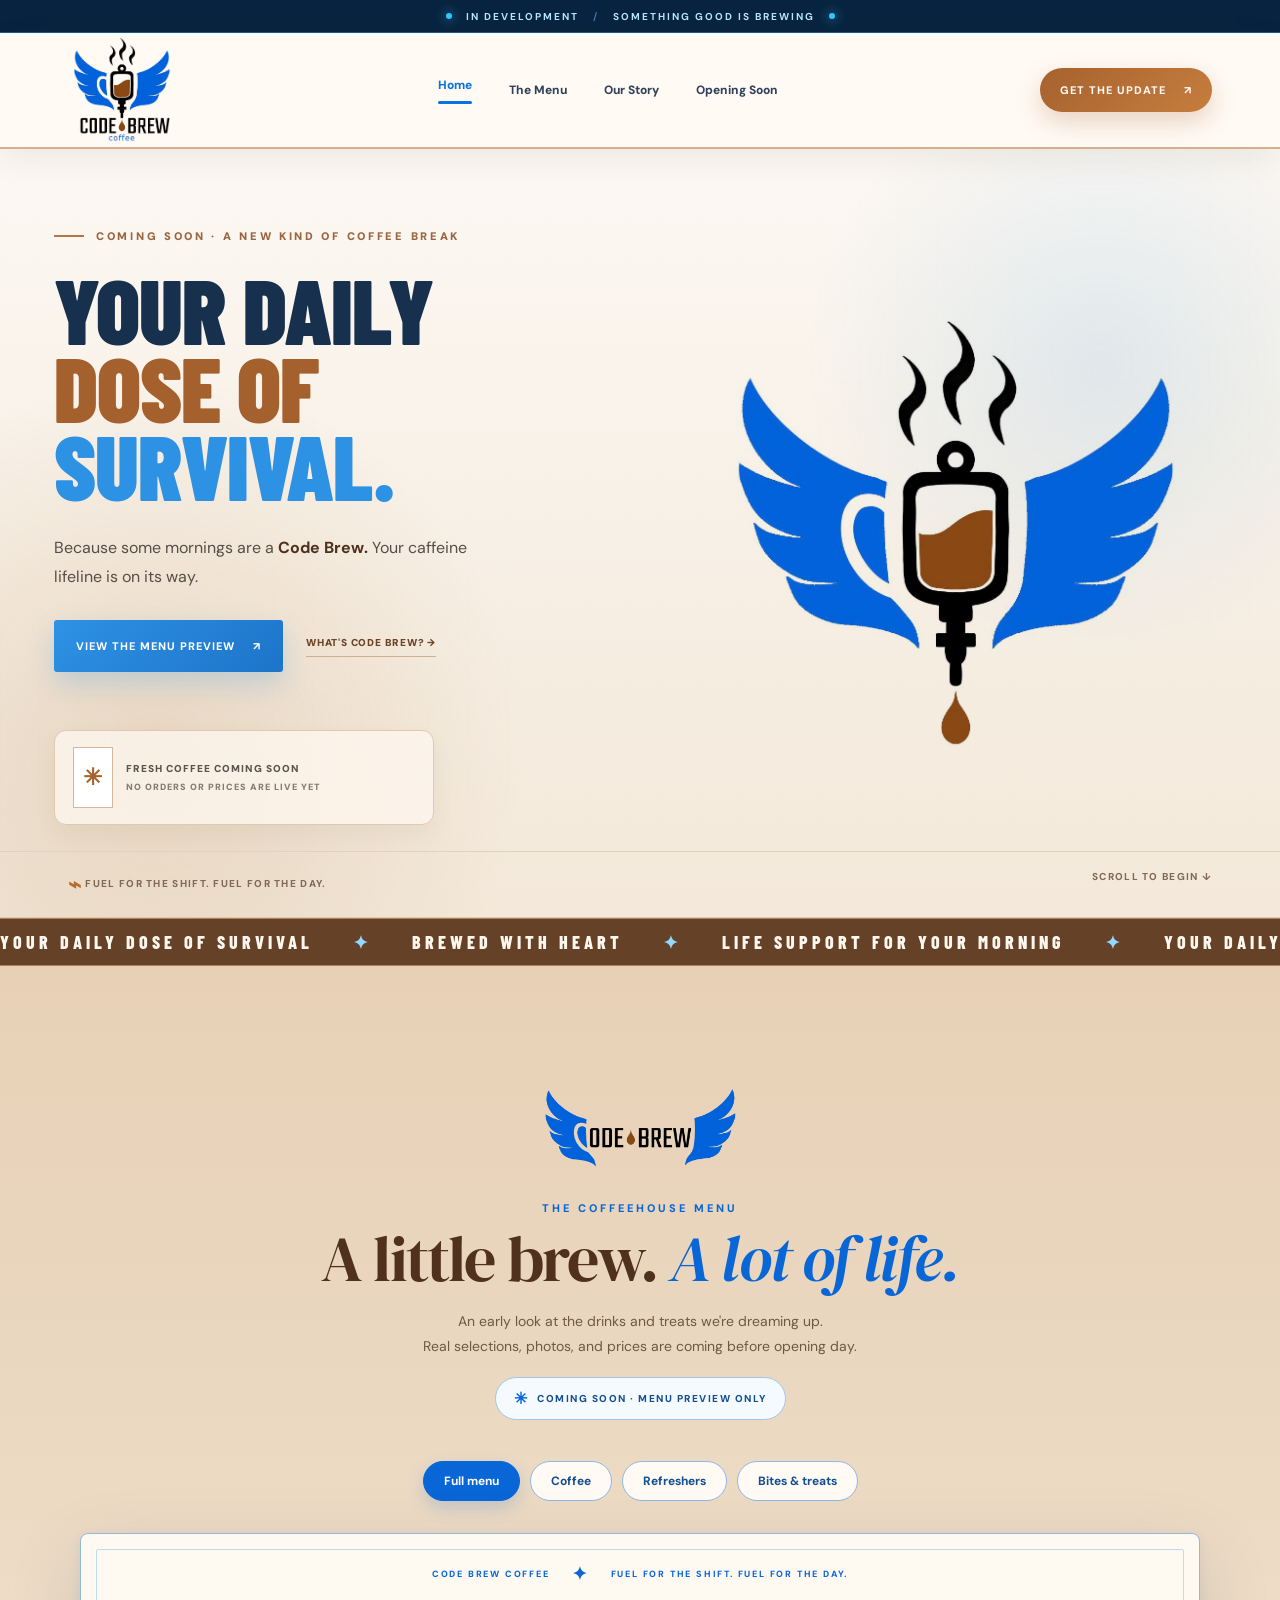
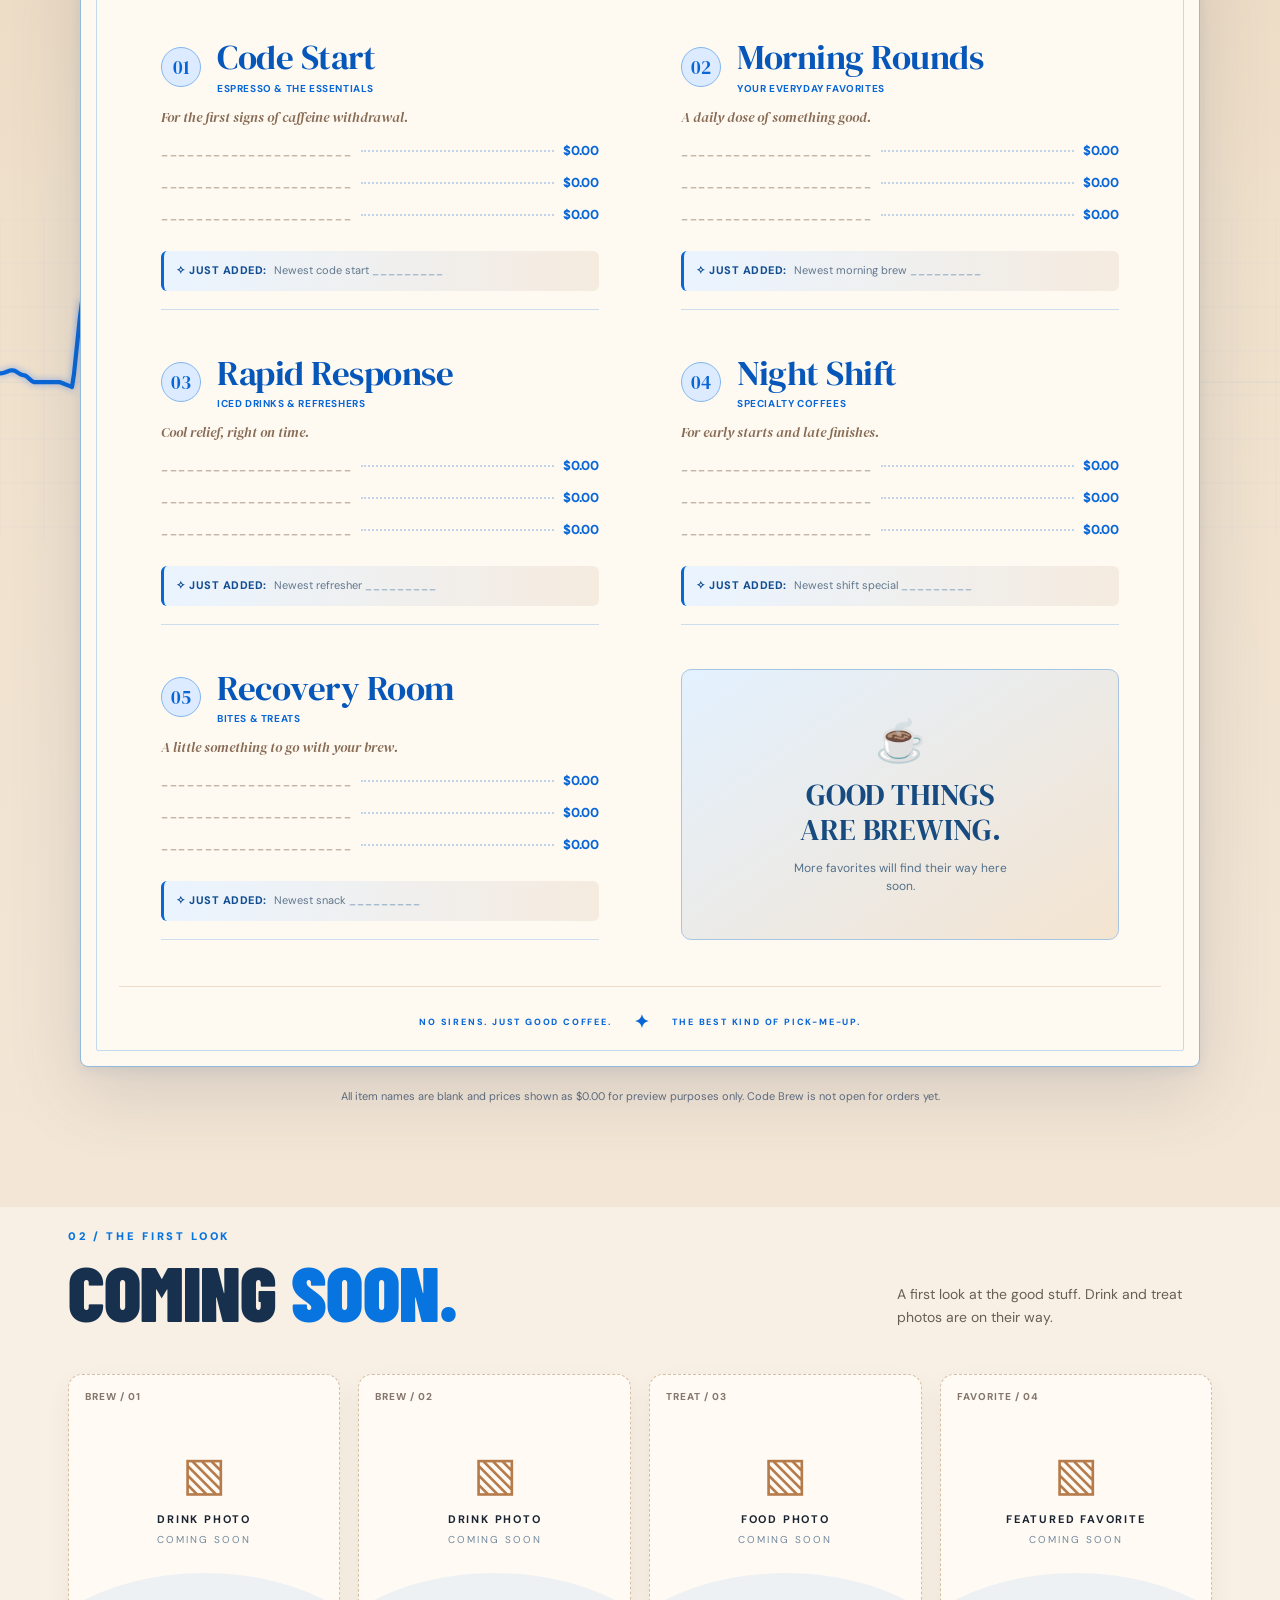
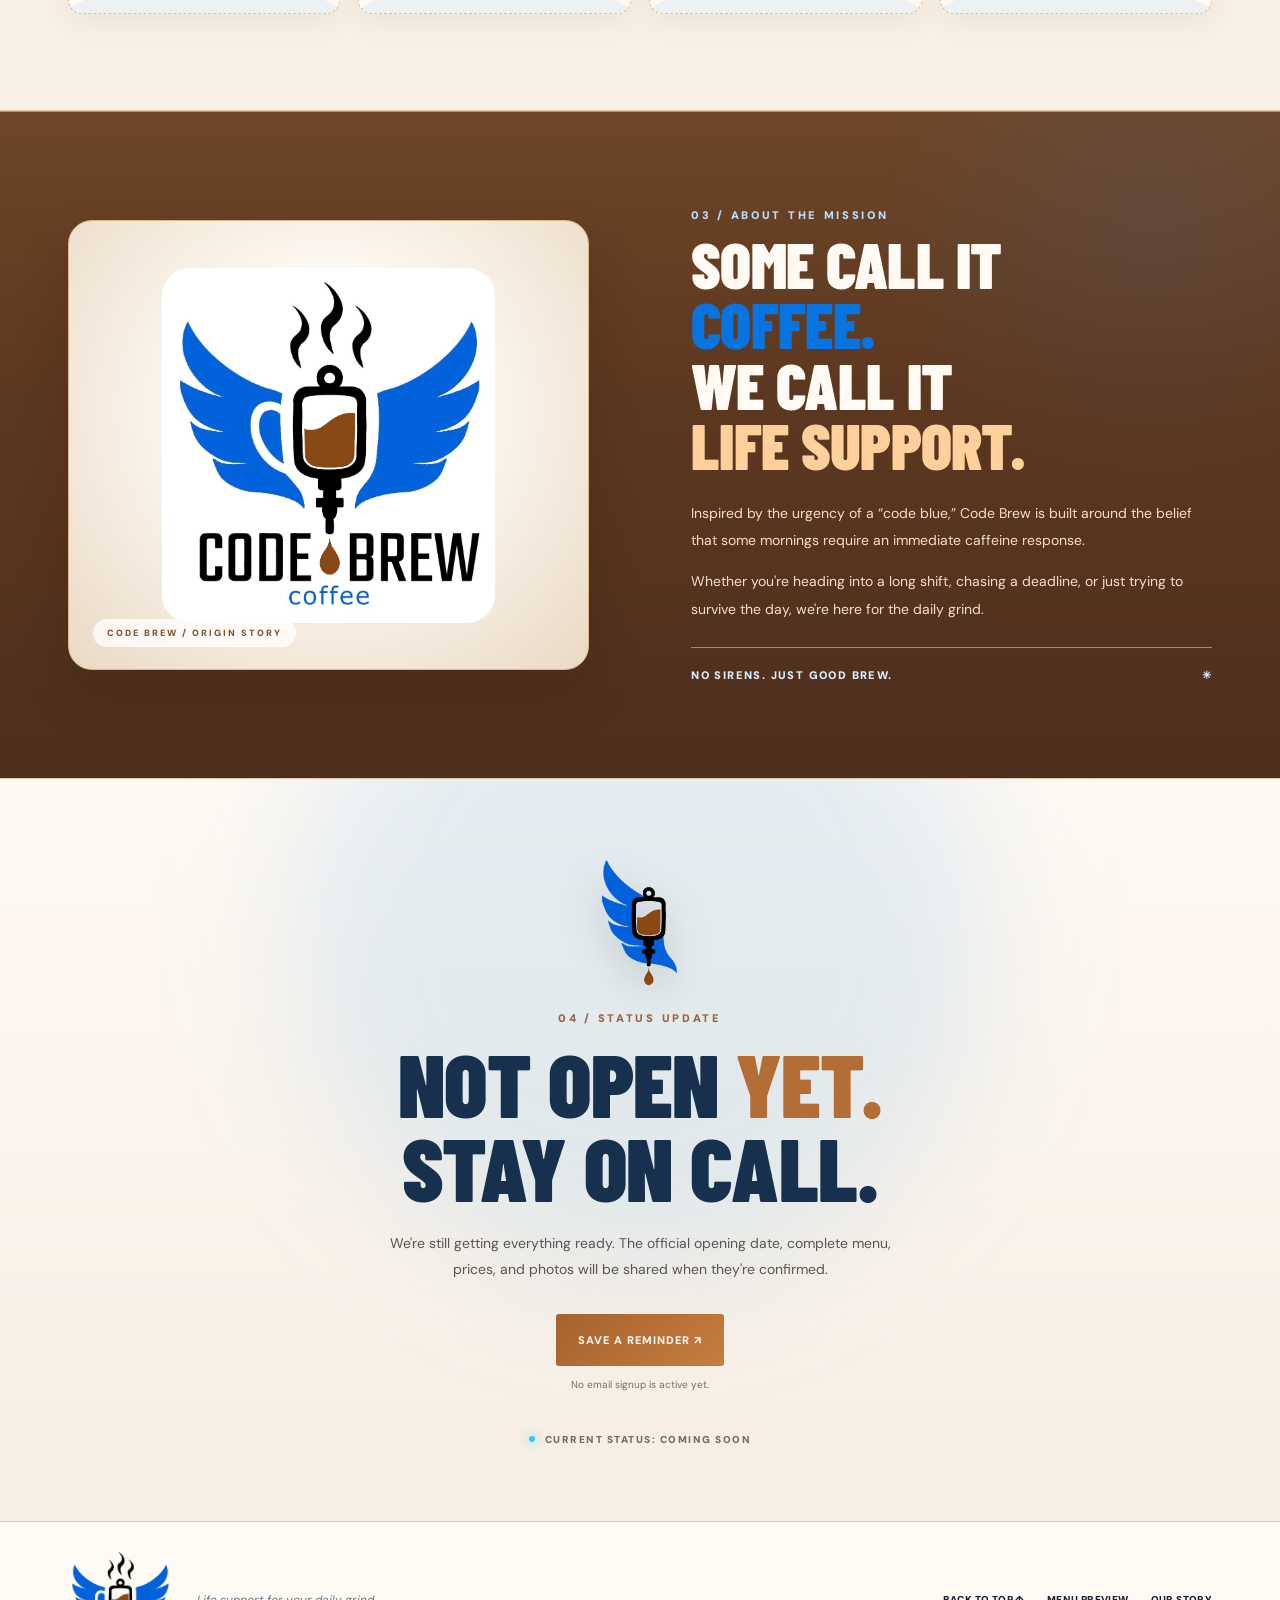
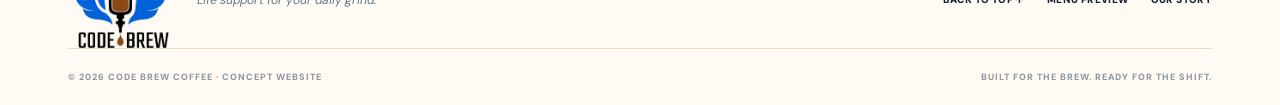
==== commit c12d58bd: "Add files via upload" ====
--- a/index.html
+++ b/index.html
@@ -93,6 +93,31 @@
 }
 </style>
 
+
+<style id="codebrew-mobile-v16-hero">
+/* Mobile-only hero composition. Desktop and mobile ECG remain unchanged. */
+@media (max-width: 720px) {
+  .hero-content { padding: 28px 18px 22px !important; }
+  .hero .eyebrow { justify-content: center !important; text-align: center !important; margin: 0 auto 16px !important; font-size: clamp(8px,2.2vw,10px) !important; }
+  .hero-columns { display: grid !important; grid-template-columns: minmax(0,1fr) !important; gap: 0 !important; justify-items: center !important; align-items: start !important; }
+  .hero-copy { display: contents !important; }
+  .hero-copy h1 { grid-column: 1 !important; grid-row: 1 !important; text-align: center !important; justify-self: center !important; font-size: clamp(48px,12.4vw,76px) !important; line-height: .89 !important; letter-spacing: -.6px !important; margin: 0 auto 14px !important; max-width: 100% !important; }
+  .hero-art { grid-column: 1 !important; grid-row: 2 !important; display: flex !important; justify-content: center !important; align-items: center !important; width: 100% !important; height: auto !important; min-height: 0 !important; max-height: none !important; margin: 0 auto 10px !important; padding: 0 !important; }
+  .hero-art > img { width: auto !important; height: auto !important; max-width: min(46vw,180px) !important; max-height: 160px !important; object-fit: contain !important; margin: 0 auto !important; filter: none !important; }
+  .hero-copy p { grid-column: 1 !important; grid-row: 3 !important; text-align: center !important; justify-self: center !important; width: 100% !important; max-width: 345px !important; margin: 0 auto 17px !important; font-size: clamp(12px,3.35vw,15px) !important; line-height: 1.5 !important; }
+  .hero-actions { grid-column: 1 !important; grid-row: 4 !important; display: flex !important; justify-content: center !important; align-items: center !important; flex-wrap: wrap !important; gap: 12px !important; margin: 0 auto 15px !important; width: 100% !important; }
+  .hero-actions .btn { flex: 0 1 auto !important; width: auto !important; min-height: 43px !important; padding: 13px 14px !important; font-size: 9px !important; }
+  .hero-actions .text-link { font-size: 9px !important; white-space: nowrap !important; }
+  .hero-note { grid-column: 1 !important; grid-row: 5 !important; justify-self: center !important; margin: 0 auto !important; padding: 10px 12px !important; width: min(100%,440px) !important; max-width: 100% !important; }
+}
+@media(max-width:360px){
+  .hero-copy h1 {font-size: clamp(43px,12vw,52px) !important;}
+  .hero-art > img { max-height: 132px !important; max-width: 47vw !important; }
+  .hero-actions { gap: 9px !important; }
+  .hero-actions .btn { font-size: 8px !important; padding: 12px 10px !important; }
+  .hero-actions .text-link { font-size: 8px !important; }
+}
+</style>
 </head>
 <body>
   <div class="announcement"><span class="pulse-dot"></span> IN DEVELOPMENT <span class="sep">/</span> SOMETHING GOOD IS BREWING <span class="pulse-dot"></span></div>
